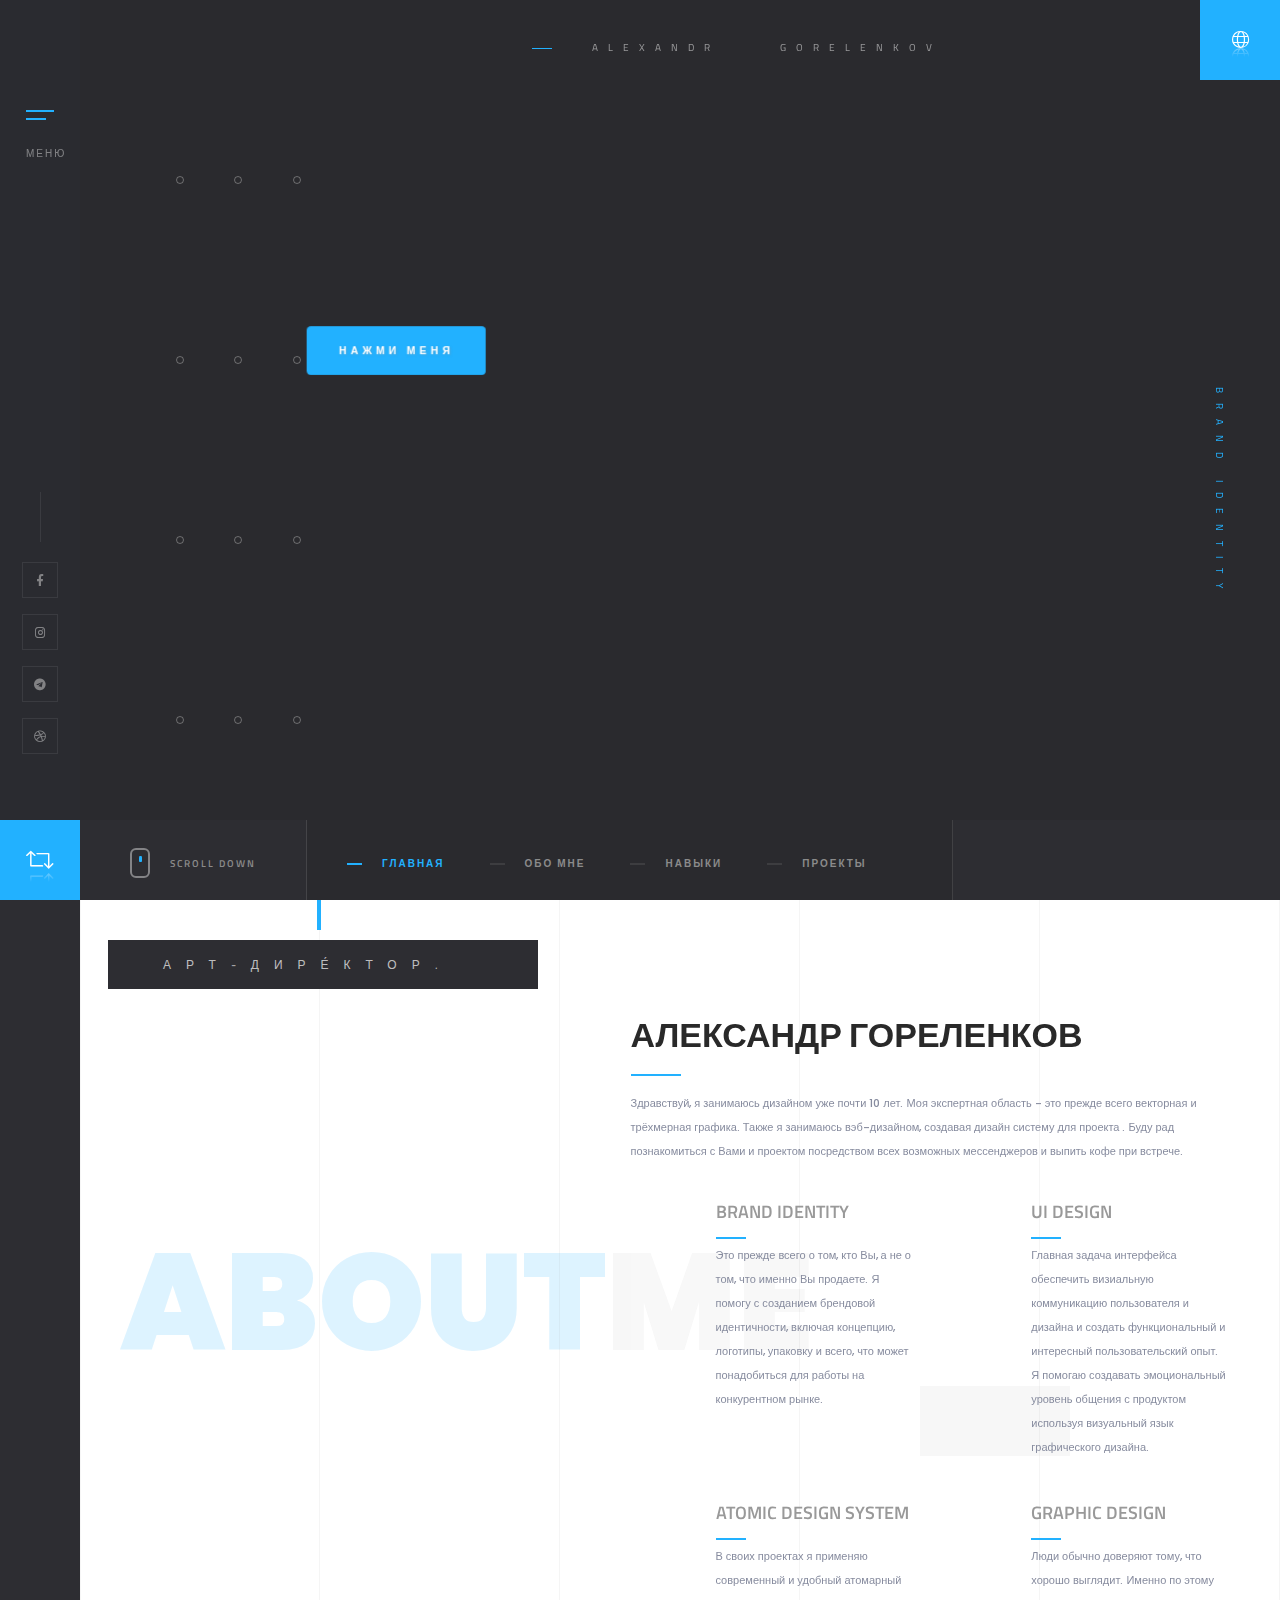
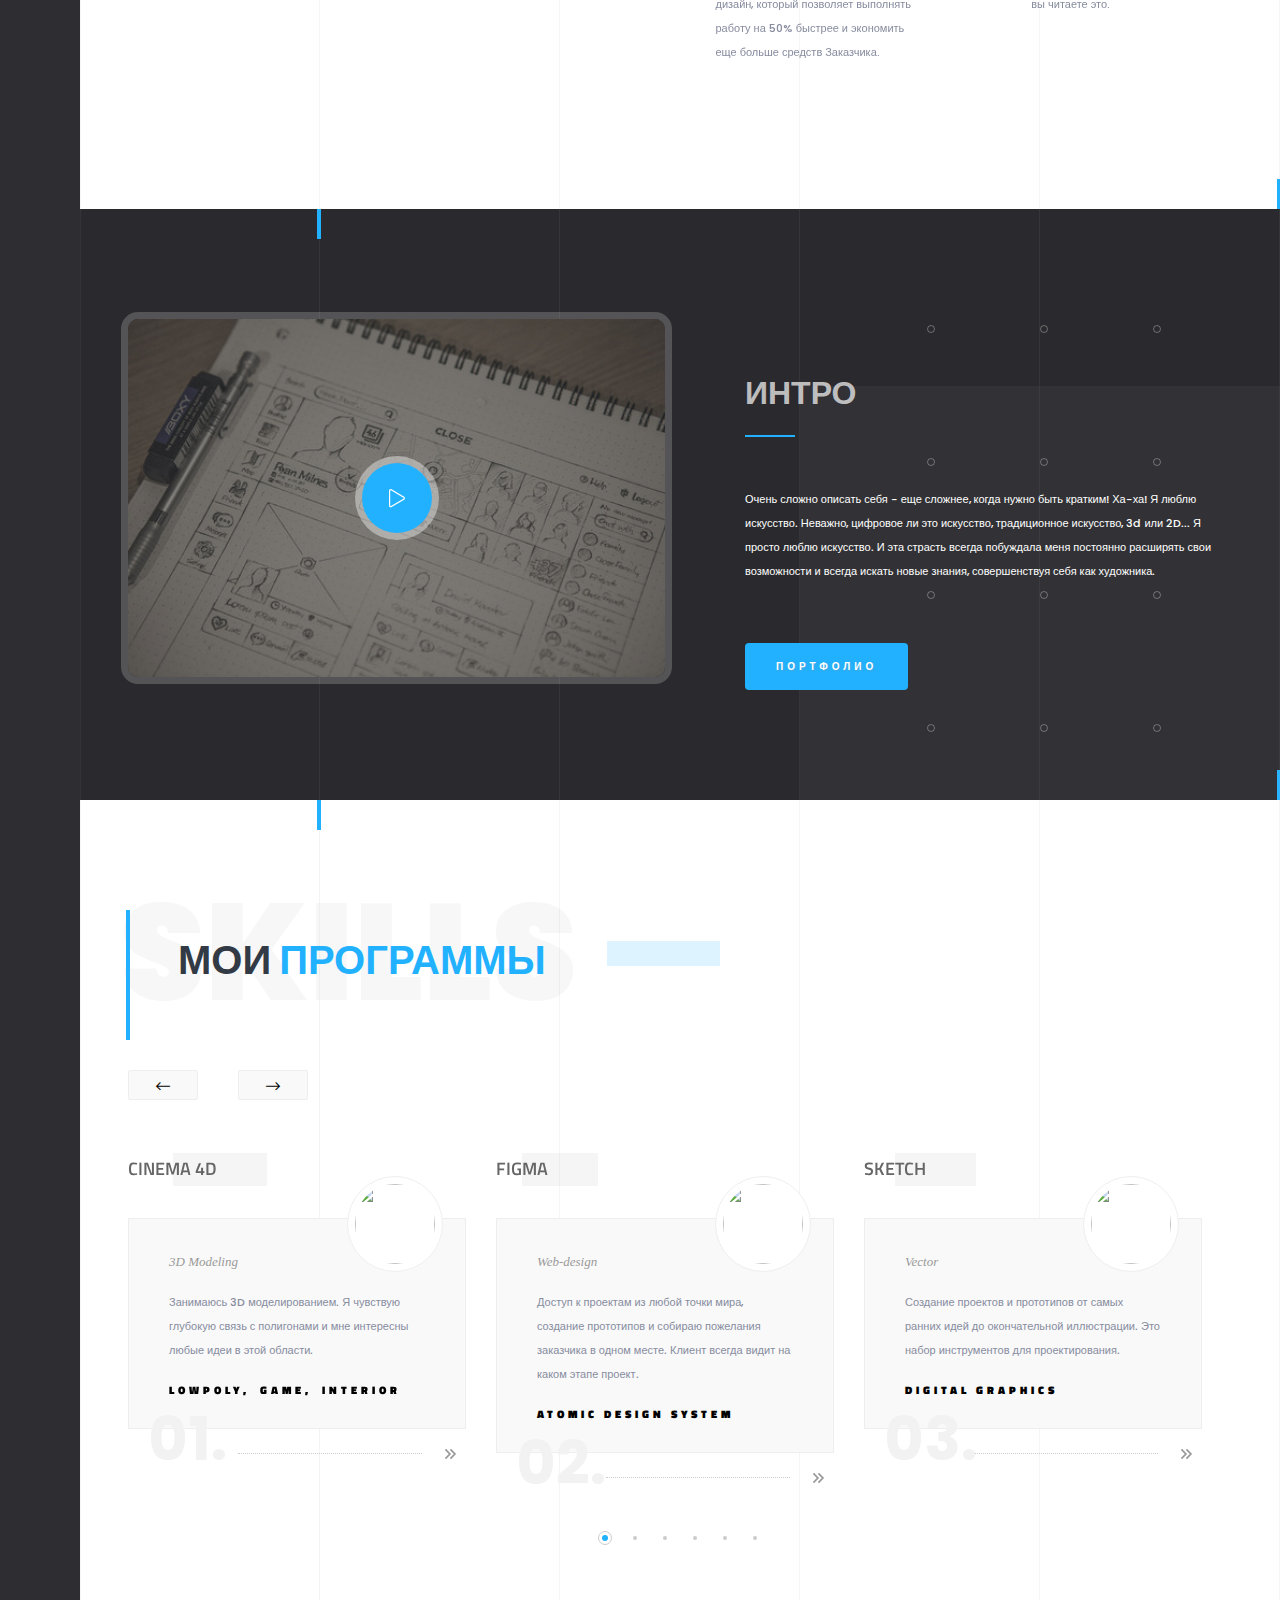
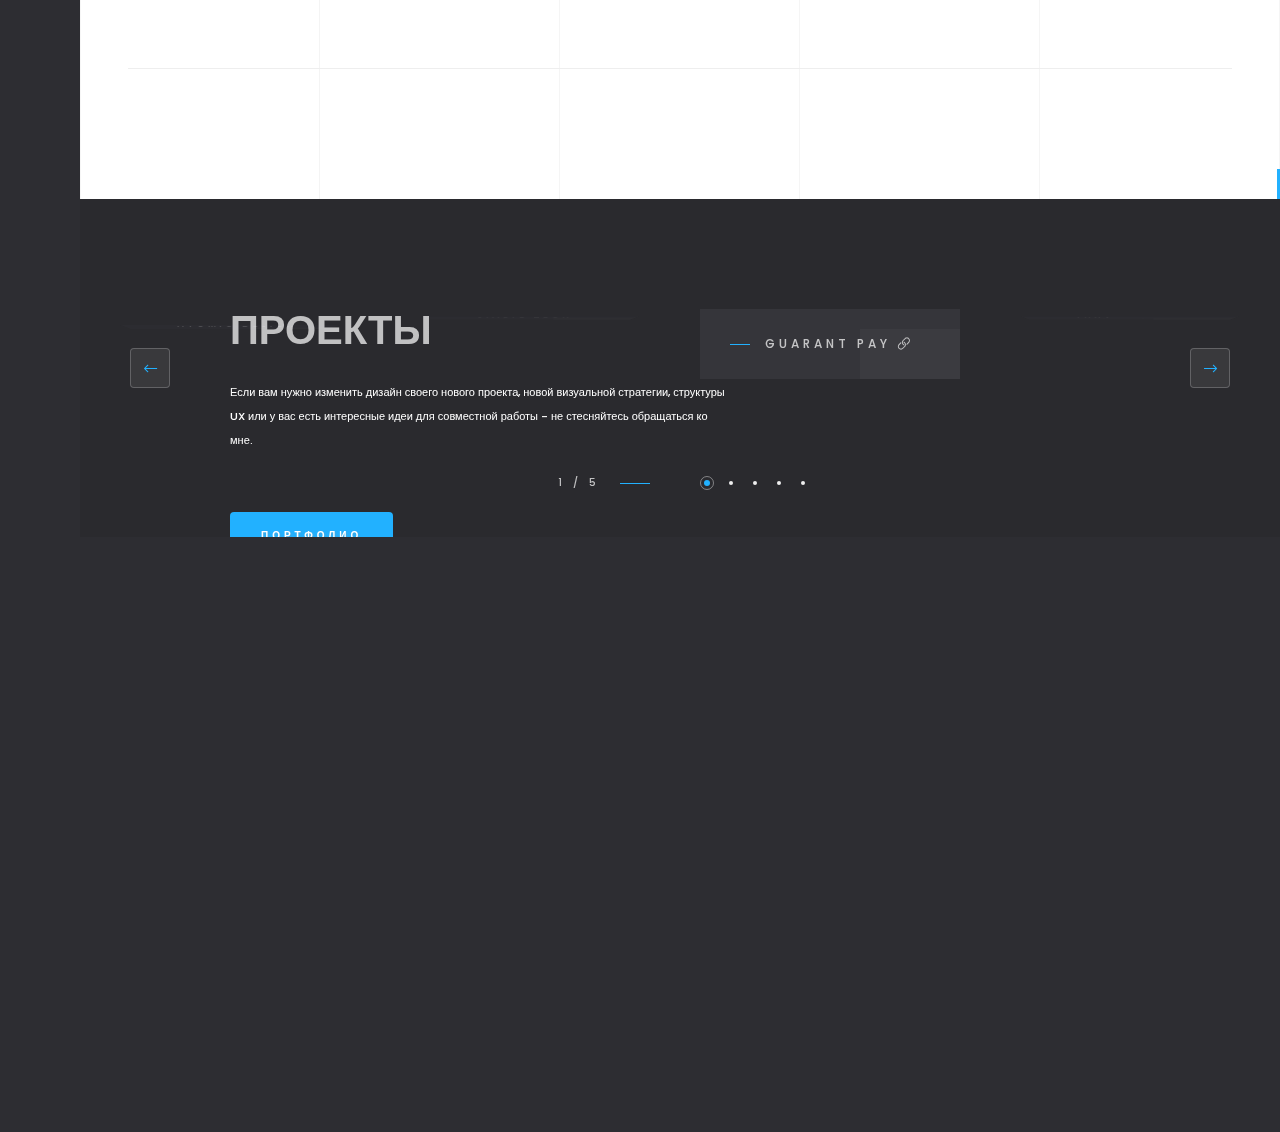
==== index.html @ 4493df17 "form update" ====
<!DOCTYPE HTML>
<html lang="en">
<head>
    <!--=============== basic  ===============-->
    <meta charset="UTF-8">
    <title>ALEXANDR GORELENKOV</title>
    <meta name="viewport"
          content="width=device-width, initial-scale=1.0, minimum-scale=1.0, maximum-scale=1.0, user-scalable=no">
    <meta name="robots" content="index, follow"/>
    <meta name="keywords" content=""/>
    <meta name="description" content=""/>
    <!--=============== css  ===============-->
    <link type="text/css" rel="stylesheet" href="css/reset.css">
    <link type="text/css" rel="stylesheet" href="css/plugins.css">
    <link type="text/css" rel="stylesheet" href="css/style.css">
    <link type="text/css" rel="stylesheet" href="css/color.css">
    <!--=============== favicons ===============-->
    <link rel="shortcut icon" href="images/favicon.ico">
</head>
<body>
<!--loader-->
<div class="loader-wrap">
    <div class="pin"></div>
</div>
<!--loader end-->
<!-- Main  -->
<div id="main">
    <!-- header-->
    <header class="main-header">
        <a class="logo-holder" href="index.html">
            <img src="images/logo.png" alt="">
        </a>
        <!-- nav-button-wrap-->
        <div class="nav-button but-hol">
            <span class="nos"></span>
            <span class="ncs"></span>
            <span class="nbs"></span>
            <div class="menu-button-text">Меню</div>
        </div>
        <!-- nav-button-wrap end-->
        <div class="header-social">
            <ul>
                <li><a href="https://www.facebook.com/bysany.art" target="_blank"><i class="fab fa-facebook-f"></i></a>
                </li>
                <li><a href="http://instagram.com/bysany.art" target="_blank"><i class="fab fa-instagram"></i></a></li>
                <li><a href="https://t-do.ru/bysany" target="_blank"><i class="fab fa-telegram"></i></a></li>
                <li><a href="https://dribbble.com/bysany" target="_blank"><i class="fab fa-dribbble"></i></a></li>
            </ul>
        </div>
        <!--  showshare -->
        <div class="show-share showshare">
            <i class="fal fa-retweet"></i>
            <span>Поделиться</span>
        </div>
        <!--  showshare end -->
    </header>
    <!--  header end -->
    <!--  navigation bar -->
    <div class="nav-overlay">
        <div class="tooltip color-bg">ЗАКРЫТЬ</div>
    </div>
    <div class="nav-holder">
        <a class="header-logo" href="index.html"><img src="images/logo2.png" alt=""></a>
        <div class="nav-title"><span>Меню</span></div>
        <div class="nav-inner-wrap">
            <nav class="nav-inner sound-nav" id="menu">
                <ul>
                    <li>
                        <a href="index.html#" class="act-link">Главная</a>
                    </li>
                    <li><a href="portfolio.html">Портфолио</a></li>
                    <li><a href="contacts.html">Контакты</a></li>
                </ul>
            </nav>
        </div>
    </div>
    <!--  navigation bar end -->
    <!-- wrapper-->
    <div id="wrapper">
        <!-- scroll-nav-wrap-->
        <div class="scroll-nav-wrap fl-wrap">
            <div class="scroll-down-wrap">
                <div class="mousey">
                    <div class="scroller"></div>
                </div>
                <span>Scroll Down</span>
            </div>
            <nav class="scroll-nav scroll-init">
                <ul>
                    <li><a class="scroll-link act-link" href="index.html#sec1">Главная</a></li>
                    <li><a class="scroll-link" href="index.html#sec2">Обо мне</a></li>
                    <li><a class="scroll-link" href="index.html#sec3">Навыки</a></li>
                    <li><a class="scroll-link" href="index.html#sec5">Проекты</a></li>
                </ul>
            </nav>
        </div>
        <!-- scroll-nav-wrap end-->
        <!-- hero-wrap-->
        <div class="hero-wrap no-hidden" id="sec1" data-scrollax-parent="true">
            <!-- impulse-wrap-->
            <div class="impulse-wrap">
                <div class="mm-parallax">
                    <div class="half-hero-wrap section-entry">
                        <img src="images/dsgnart.svg" class="respimg" alt="">
                        <div class="clearfix"></div>
                        <div class="clearfix"></div>
                        <a href="index.html#sec2" class="custom-scroll-link btn float-btn flat-btn color-btn mar-top">НАЖМИ
                            МЕНЯ</a>
                    </div>
                    <div class="half-bg">
                        <div class="bg" data-bg="images/bg/BrowserW50.svg"
                             data-scrollax="properties: { translateY: '100px' }"></div>
                        <div class="overlay"></div>
                    </div>
                </div>
            </div>
            <!-- impulse-wrap end-->
            <!--hero dec-->
            <div class="hero-decor-let">
                <div>BRAND IDENTITY</div>
                <div><span>UI DESIGN</span></div>
                <div>ATOMIC DESIGN SYSTEM</div>
                <div><span>GRAPHIC DESIGN</span></div>
            </div>
            <div class="hero-decor-numb"><span>ALEXANDR  </span><span>GORELENKOV </span> <a
                    href="https://dribbble.com/bysany" target="_blank" class="hero-decor-numb-tooltip">Нажимай, не
                бойся!</a></div>
            <!--<<div class="hero-line-dec imp-her-line"></div>-->
            <div class="pattern-bg"></div>
            <div class="half-bg-dec" data-ran="12"></div>
            <!--<div class="partcile-dec" data-parcount="120"></div>-->
            <!--hero dec end-->
        </div>
        <!-- hero-wrap end-->
        <!-- Content-->
        <div class="content">
            <!-- section-->
            <section data-scrollax-parent="true" id="sec2">
                <div class="section-subtitle" data-scrollax="properties: { translateY: '-250px' }"><span>ABOUT</span>ME
                </div>
                <div class="container">
                    <div class="row">
                        <div class="col-md-5">
                            <div class="collage-image fl-wrap">
                                <div class="collage-image-title" data-scrollax="properties: { translateY: '150px' }">
                                    Арт-дире́ктор.
                                </div>
                                <img src="images/all/1.png" class="respimg" alt="">
                            </div>
                        </div>
                        <div class="col-md-7">
                            <div class="main-about fl-wrap">
                                <h2>АЛЕКСАНДР ГОРЕЛЕНКОВ</h2>
                                <p>Здравствуй, я занимаюсь дизайном уже почти 10 лет. Моя экспертная область - это
                                    прежде всего
                                    векторная и трёхмерная графика. Также я занимаюсь вэб-дизайном, создавая дизайн
                                    систему для проекта . Буду рад познакомиться с Вами и проектом посредством всех
                                    возможных мессенджеров и выпить кофе при встрече.</p>
                                <!-- features-box-container -->
                                <div class="features-box-container fl-wrap">
                                    <div class="row">
                                        <!--features-box -->
                                        <div class="features-box col-md-6">
                                            <div class="time-line-icon">
                                                <img src="images/services/one.svg" class="respimg" alt="">
                                            </div>
                                            <h3>BRAND IDENTITY</h3>
                                            <p>Это прежде всего о том, кто Вы, а не о том, что именно Вы продаете. Я
                                                помогу с созданием брендовой идентичности, включая концепцию, логотипы,
                                                упаковку и всего, что может понадобиться для работы на конкурентном
                                                рынке. </p>
                                        </div>
                                        <!-- features-box end  -->
                                        <!--features-box -->
                                        <div class="features-box col-md-6">
                                            <div class="time-line-icon">
                                                <img src="images/services/two.svg" class="respimg" alt="">
                                            </div>
                                            <h3>UI DESIGN</h3>
                                            <p>Главная задача интерфейса обеспечить визиальную коммуникацию пользователя
                                                и дизайна и создать функциональный и интересный пользовательский опыт. Я
                                                помогаю создавать эмоциональный уровень общения с продуктом используя
                                                визуальный язык графического дизайна.</p>
                                        </div>
                                        <!-- features-box end  -->
                                        <!--features-box -->
                                        <div class="features-box col-md-6">
                                            <div class="time-line-icon">
                                                <img src="images/services/three.svg" class="respimg" alt="">
                                            </div>
                                            <h3>ATOMIC DESIGN SYSTEM</h3>
                                            <p>В своих проектах я применяю современный и удобный атомарный дизайн,
                                                который позволяет выполнять работу на 50% быстрее и экономить еще больше
                                                средств Заказчика. </p>
                                        </div>
                                        <!-- features-box end  -->
                                        <!--features-box -->
                                        <div class="features-box col-md-6">
                                            <div class="time-line-icon">
                                                <img src="images/services/four.svg" class="respimg" alt="">
                                            </div>
                                            <h3>GRAPHIC DESIGN</h3>
                                            <p>Люди обычно доверяют тому, что хорошо выглядит. Именно по этому вы
                                                читаете это. </p>
                                        </div>
                                        <!-- features-box end  -->
                                    </div>
                                </div>
                                <!-- features-box-container end  -->
                            </div>
                        </div>
                    </div>
                </div>
                <div class="bg-parallax-module" data-position-top="90" data-position-left="25"
                     data-scrollax="properties: { translateY: '-250px' }"></div>
                <div class="bg-parallax-module" data-position-top="70" data-position-left="70"
                     data-scrollax="properties: { translateY: '150px' }"></div>
                <div class="sec-lines"></div>
            </section>
            <!-- section end-->
            <!-- section  -->
            <section class="dark-bg sinsec-dec sinsec-dec2">
                <div class="container">
                    <div class="row">
                        <div class="col-md-6">
                            <div class="video-box fl-wrap">
                                <img src="images/bg/3.jpg" class="respimg" alt="">
                                <a class="video-box-btn color-bg image-popup" href="https://youtu.be/XdIAIR2tot0"><i
                                        class="fal fa-play" aria-hidden="true"></i></a>
                            </div>
                        </div>
                        <div class="col-md-6">
                            <div class="video-promo-text fl-wrap mar-top">
                                <h3>ИНТРО</h3>
                                <p>Очень сложно описать себя - еще сложнее, когда нужно быть кратким! Ха-ха! Я люблю
                                    искусство. Неважно, цифровое ли это искусство, традиционное искусство, 3d или 2D...
                                    Я просто люблю искусство. И эта страсть всегда побуждала меня постоянно расширять
                                    свои возможности и всегда искать новые знания, совершенствуя себя как художника.</p>
                                <a href="portfolio.html#" class="btn float-btn flat-btn color-btn mar-top">ПОРТФОЛИО</a>
                            </div>
                        </div>
                    </div>
                </div>
                <div class="half-bg-dec single-half-bg-dec" data-ran="12"></div>
                <div class="sec-lines"></div>
            </section>
            <!-- section end-->
            <!-- section-->
            <section data-scrollax-parent="true" id="sec3">
                <div class="section-subtitle" data-scrollax="properties: { translateY: '-250px' }">SKILLS <span>—</span>
                </div>
                <div class="container">
                    <!-- section-title -->
                    <div class="section-title fl-wrap">
                        <h2>Мои <span> программы</span></h2>
                    </div>
                    <!-- section-title end -->
                    <!-- serv-carousel-wrap-->
                    <div class="serv-carousel-wrap slider-carousel-wrap fl-wrap">
                        <div class="sp-cont  sp-cont-prev"><i class="fal fa-long-arrow-left"></i></div>
                        <div class="sp-cont   sp-cont-next"><i class="fal fa-long-arrow-right"></i></div>
                        <!-- serv-carousel -->
                        <div class="serv-carousel fl-wrap cur_carousel-slider-container">
                            <!-- serv-carousel-item -->
                            <div class="serv-carousel-item">
                                <div class="serv-wrap fl-wrap">
                                    <div class="time-line-icon">
                                    </div>
                                    <h4>CINEMA 4D</h4>
                                    <div class="process-details">
                                        <div class="serv-img">
                                            <img src="images/services/1.svg" alt="">
                                        </div>
                                        <h6>3D Modeling</h6>
                                        <p>Занимаюсь 3D моделированием. Я чувствую глубокую связь с полигонами и мне
                                            интересны любые идеи в этой области.</p>
                                        <ul>
                                            <li>lowpoly,</li>
                                            <li>game,</li>
                                            <li>interior</li>
                                        </ul>
                                    </div>
                                    <span class="process-numder">01.</span>
                                </div>
                            </div>
                            <!-- serv-carousel-item end -->
                            <!-- serv-carousel-item -->
                            <div class="serv-carousel-item">
                                <div class="serv-wrap fl-wrap">
                                    <div class="time-line-icon">
                                    </div>
                                    <h4>FIGMA</h4>
                                    <div class="process-details">
                                        <div class="serv-img">
                                            <img src="images/services/2.svg" alt="">
                                        </div>
                                        <h6>Web-design</h6>
                                        <p>Доступ к проектам из любой точки мира, создание прототипов и собираю
                                            пожелания заказчика в одном месте. Клиент всегда видит на каком этапе
                                            проект.</p>
                                        <ul>
                                            <li>atomic design system</li>
                                        </ul>
                                    </div>
                                    <span class="process-numder">02.</span>
                                </div>
                            </div>
                            <!-- serv-carousel-item end -->
                            <!-- serv-carousel-item -->
                            <div class="serv-carousel-item">
                                <div class="serv-wrap fl-wrap">
                                    <div class="time-line-icon">
                                    </div>
                                    <h4>SKETCH</h4>
                                    <div class="process-details">
                                        <div class="serv-img">
                                            <img src="images/services/3.svg" alt="">
                                        </div>
                                        <h6>Vector</h6>
                                        <p>Создание проектов и прототипов от самых ранних идей до окончательной
                                            иллюстрации. Это набор инструментов для проектирования.</p>
                                        <ul>
                                            <li>digital graphics</li>
                                        </ul>
                                    </div>
                                    <span class="process-numder">03.</span>
                                </div>
                            </div>
                            <!-- serv-carousel-item end -->
                            <!-- serv-carousel-item -->
                            <div class="serv-carousel-item">
                                <div class="serv-wrap fl-wrap">
                                    <div class="time-line-icon">
                                    </div>
                                    <h4>PHOTOSHOP</h4>
                                    <div class="process-details">
                                        <div class="serv-img">
                                            <img src="images/services/4.svg" alt="">
                                        </div>
                                        <h6>PSD</h6>
                                        <p>Обработка медиафайлов, векторные иллюстрации, растровые изображения и
                                            фотографии. Быстрые и минимальные косметические корректировки.</p>
                                        <ul>
                                            <li>Photo</li>
                                            <li>Design</li>
                                        </ul>
                                    </div>
                                    <span class="process-numder">04.</span>
                                </div>
                            </div>
                            <!-- serv-carousel-item end -->
                            <!-- serv-carousel-item -->
                            <div class="serv-carousel-item">
                                <div class="serv-wrap fl-wrap">
                                    <div class="time-line-icon">
                                    </div>
                                    <h4>ILLUSTRATOR</h4>
                                    <div class="process-details">
                                        <div class="serv-img">
                                            <img src="images/services/5.svg" alt="">
                                        </div>
                                        <h6>AI</h6>
                                        <p>Создание векторной графики в целях: иллюстрации, логотипов и полиграфии.
                                            Основной экспорт веркторной графики исходит именно из этой программы.</p>
                                        <ul>
                                            <li>Concept</li>
                                            <li>Logo</li>
                                        </ul>
                                    </div>
                                    <span class="process-numder">05.</span>
                                </div>
                            </div>
                            <!-- serv-carousel-item end -->
                            <!-- serv-carousel-item -->
                            <div class="serv-carousel-item">
                                <div class="serv-wrap fl-wrap">
                                    <div class="time-line-icon">
                                    </div>
                                    <h4>PHPSTORM</h4>
                                    <div class="process-details">
                                        <div class="serv-img">
                                            <img src="images/services/6.svg" alt="">
                                        </div>
                                        <h6>HTML</h6>
                                        <p>Создание и редактирование простого кода для личных нужд. Изучаю для общего
                                            развития, нововведение и изменения данного сайта.</p>
                                        <ul>
                                            <li>HTML</li>
                                            <li>CSS</li>
                                            <li>JS</li>
                                        </ul>
                                    </div>
                                    <span class="process-numder">06.</span>
                                </div>
                            </div>
                            <!-- serv-carousel-item end -->
                        </div>
                        <!-- serv-carousel  end-->
                    </div>
                    <!-- serv-carousel-wrap end-->
                    <!-- custom-inner-holder -->
                    <div class="custom-inner-holder  mar-bottom"></div>
                </div>
                <div class="sec-lines"></div>
            </section>
            <!-- section end-->
            <!--section -->
            <section class="dark-bg" id="sec5">
                <div class="fet_pr-carousel-title">
                    <div class="fet_pr-carousel-title-item">
                        <h3>Проекты</h3>
                        <p>Если вам нужно изменить дизайн своего нового проекта, новой визуальной стратегии, структуры
                            UX или у вас есть интересные идеи для совместной работы - не стесняйтесь обращаться ко
                            мне.</p>
                        <a href="portfolio.html" class="btn float-btn flat-btn color-btn mar-top">Портфолио</a>
                    </div>
                </div>
                <!--slider-carousel-wrap -->
                <div class="slider-carousel-wrap fl-wrap">
                    <!--fet_pr-carousel -->
                    <div class="fet_pr-carousel cur_carousel-slider-container fl-wrap">
                        <!--slick-item -->
                        <div class="slick-item">
                            <div class="fet_pr-carousel-box">
                                <div class="fet_pr-carousel-box-media fl-wrap">
                                    <img src="images/folio/web/slider/1.png" class="respimg" alt="">
                                    <a href="https://youtu.be/52on9O1rJVI"
                                       class="fet_pr-carousel-box-media-zoom   image-popup"><i class="fal fa-play"></i></a>
                                </div>
                                <div class="fet_pr-carousel-box-text fl-wrap">
                                    <h3><a href="project-gp.html">Guarant Pay <i class="fal fa-link"></i></a></h3>
                                </div>
                            </div>
                        </div>
                        <!--slick-item end -->
                        <!--slick-item -->
                        <div class="slick-item">
                            <div class="fet_pr-carousel-box">
                                <div class="fet_pr-carousel-box-media fl-wrap">
                                    <img src="images/folio/web/slider/3.png" class="respimg" alt="">
                                    <a href="images/folio/web/slider/3.png"
                                       class="fet_pr-carousel-box-media-zoom   image-popup"><i
                                            class="fal fa-search"></i></a>
                                </div>
                                <div class="fet_pr-carousel-box-text fl-wrap">
                                    <h3><a href="#">luna</a></h3>
                                    <div class="fet_pr-carousel-cat"><a href="index.html#">Branding</a> <a
                                            href="index.html#">Web Design</a></div>
                                </div>
                            </div>
                        </div>
                        <!--slick-item end -->
                        <!--slick-item -->
                        <div class="slick-item">
                            <div class="fet_pr-carousel-box">
                                <div class="fet_pr-carousel-box-media fl-wrap">
                                    <img src="images/folio/web/slider/4.png" class="respimg" alt="">
                                    <a href="images/folio/web/slider/4.png"
                                       class="fet_pr-carousel-box-media-zoom   image-popup"><i
                                            class="fal fa-search"></i></a>
                                </div>
                                <div class="fet_pr-carousel-box-text fl-wrap">
                                    <h3><a href="#">Art</a></h3>
                                    <div class="fet_pr-carousel-cat"><a href="index.html#">Branding</a> <a
                                            href="index.html#">Web Design</a></div>
                                </div>
                            </div>
                        </div>
                        <!--slick-item end -->
                        <!--slick-item -->
                        <div class="slick-item">
                            <div class="fet_pr-carousel-box">
                                <div class="fet_pr-carousel-box-media fl-wrap">
                                    <img src="images/folio/web/slider/2.png" class="respimg" alt="">
                                    <a href="images/folio/web/slider/2.png"
                                       class="fet_pr-carousel-box-media-zoom   image-popup"><i class="fal fa-link"></i></a>
                                </div>
                                <div class="fet_pr-carousel-box-text fl-wrap">
                                    <h3><a href="#">ATOMIC DESIGN SYSTEM</a></h3>
                                    <div class="fet_pr-carousel-cat"><a href="index.html#">Branding</a> <a
                                            href="index.html#">Web Design</a></div>
                                </div>
                            </div>
                        </div>
                        <!--slick-item end -->
                        <!--slick-item -->
                        <div class="slick-item">
                            <div class="fet_pr-carousel-box">
                                <div class="fet_pr-carousel-box-media fl-wrap">
                                    <img src="images/folio/web/slider/5.png" class="respimg" alt="">
                                    <a href="images/folio/web/slider/5.png"
                                       class="fet_pr-carousel-box-media-zoom   image-popup"><i
                                            class="fal fa-search"></i></a>
                                </div>
                                <div class="fet_pr-carousel-box-text fl-wrap">
                                    <h3><a href="#">Simple Tech</a></h3>
                                    <div class="fet_pr-carousel-cat"><a href="index.html#">Branding</a> <a
                                            href="index.html#">Web Design</a></div>
                                </div>
                            </div>
                        </div>
                        <!--slick-item end -->
                    </div>
                    <!--fet_pr-carousel end -->
                    <div class="sp-cont sp-arr sp-cont-prev"><i class="fal fa-long-arrow-left"></i></div>
                    <div class="sp-cont sp-arr sp-cont-next"><i class="fal fa-long-arrow-right"></i></div>
                </div>
                <!--slider-carousel-wrap end-->
                <div class="fet_pr-carousel-counter"></div>
            </section>
            <!-- section end -->
        </div>
        <!-- Content end -->
        <!-- footer-->
        <div class="height-emulator fl-wrap"></div>
        <footer class="main-footer fixed-footer">
            <!--footer-inner-->
            <div class="footer-inner fl-wrap">
                <div class="container">
                    <div class="partcile-dec" data-parcount="30"></div>
                    <div class="row">
                        <div class="col-md-2">
                            <div class="footer-title fl-wrap">
                                <span>CONTACT</span>
                            </div>
                        </div>
                        <!--<div class="col-md-5">
                            <div class="footer-header fl-wrap"><span>01.</span>Last Twitts</div>
                            <div class="footer-box fl-wrap">
                                <div class="twitter-swiper-container fl-wrap" id="twitts-container"></div>
                                <a href="index7.html#" class="btn float-btn trsp-btn">Follow</a>
                            </div>
                        </div>-->
                        <div class="col-md-5">
                            <div class="footer-header fl-wrap"><span>-</span>Обратная связь</div>
                            <!-- footer-box-->
                            <div class="footer-box fl-wrap">
                                <p>Оставьте свой e-mail и я свяжусь с вами в ближайшее время. </p>
                                <div class="subcribe-form fl-wrap">
                                    <form id="subscribe" class="fl-wrap" method="POST"
                                          action="https://formspree.io/bysany@icloud.com">
                                        <input class="enteremail" name="email" id="subscribe-email" placeholder="email" spellcheck="false" type="email">
                                        <button type="submit" class="subscribe-button"><i class="fal fa-paper-plane"></i> Отправить </button>
                                        <label for="subscribe-email" class="subscribe-message"></label>
                                    </form>
                                </div>
                                <!-- footer-contacts-->
                                <div class="footer-contacts fl-wrap">
                                    <ul>
                                        <li><i class="fal fa-phone"></i><span>Phone :</span><a href="tel:+79206050576">+7(920)605-05-76</a></li>
                                        <li><i class="fal fa-envelope"></i><span>Email :</span><a href="mailto:bysany.deseign@gmail.com">bysany.deseign@gmail.com</a></li>
                                    </ul>
                                </div>
                                <!-- footer end -->
                                <!-- footer-socilal -->
                                <div class="footer-socilal fl-wrap">
                                    <ul >
                                        <li><a href="https://www.facebook.com/bysany.art" target="_blank"><i class="fab fa-facebook-f"></i></a>
                                        </li>
                                        <li><a href="http://instagram.com/bysany.art" target="_blank"><i class="fab fa-instagram"></i></a></li>
                                        <li><a href="https://t-do.ru/bysany" target="_blank"><i class="fab fa-telegram"></i></a></li>
                                        <li><a href="https://dribbble.com/bysany" target="_blank"><i class="fab fa-dribbble"></i></a></li>
                                    </ul>
                                </div>
                                <!-- footer-socilal end -->
                            </div>
                            <!-- footer-box end-->
                        </div>
                    </div>
                </div>
            </div>
            <!--footer-inne endr-->
            <!--subfooter-->
            <div class="subfooter fl-wrap">
                <div class="container">
                    <!-- policy-box-->
                    <div class="policy-box">
                        <span>&#169; bysany.art 2018  /  All rights reserved. </span>

                    </div>
                    <!-- policy-box end-->
                    <a href="index.html#" class="to-top color-bg"><i class="fal fa-angle-up"></i><span></span></a>
                </div>
            </div>
            <!--subfooter end-->
        </footer>
        <!-- footer end-->
        <!-- contact-btn -->
        <a class="contact-btn color-bg" href="index2.html"><i class="fal fa-globe"></i><span>Translate</span></a>
        <!-- contact-btn end -->
    </div>
    <!--   content end -->
    <!-- share-wrapper -->
    <div class="share-wrapper isShare">
        <div class="share-title"><span>Поделиться</span></div>
        <div class="close-share soa"><span>Закрыть</span><i class="fal fa-times"></i></div>
        <div class="share-inner soa">
            <div class="share-container"></div>
        </div>
    </div>
    <!-- share-wrapper end -->
</div>
<!-- Main end -->
<!--=============== scripts  ===============-->
<script type="text/javascript" src="js/jquery.min.js"></script>
<script type="text/javascript" src="js/plugins.js"></script>
<script type="text/javascript" src="js/scripts.js"></script>
</body>
</html>
---- css/style.css ----
@charset "utf-8";

/*======================================
 [ -Main Stylesheet-
  Theme: bysany
  Version: 1.0
  Last change: 10/04/2018 ]
++ Fonts ++
++ General Style ++
++ Loader++
++ Header ++
++ Navigation ++
++ Footer ++
++ Section ++
++ Portfolio ++
++ Contacts ++
++ Blog ++
++ 404 ++
++ Responsive ++

 
/*-------------Fonts---------------------------------------*/

@import url('https://fonts.googleapis.com/css?family=Montserrat:400,500,600,700,800,900%7CPoppins:400,500,600,700,800,900%7CTitillium+Web:400,600,700&subset=cyrillic,cyrillic-ext,devanagari,latin-ext,vietnamese');

/*-------------General Style---------------------------------------*/

html {
	overflow-x: hidden !important;
	height: 100%;
}
body {
	margin: 0;
	padding: 0;
	font-weight: 400;
	font-size: 13px;
	height: 100%;
	text-align: center;
	background: #2D2D32;
	color: #000;
	font-family: 'Titillium Web', sans-serif;
}
@-o-viewport {
	width: device-width;
}
@-ms-viewport {
	width: device-width;
}
@viewport {
	width: device-width;
}
/* ---------Page preload--------------------------------------*/

.loader-wrap {
	position: fixed;
	width: 100%;
	height: 100%;
	z-index: 200;
	background: #2A2A2E;
	top: 0;
	overflow: hidden;
	left: 0;
	-webkit-transform: translate3d(0, 0, 0);
}
.pin {
	position: absolute;
	top: 50%;
	left: 30%;
	margin-left: 50px;
	width: 200px;
	height: 40px;
	text-transform: uppercase;
	letter-spacing: 10px;
	font-size: 12px;
	font-weight: 400;
	margin-top: -20px;
	color: rgba(255, 255, 255, 0.31);
	font-family: 'Poppins', sans-serif;
	text-align: left;
}
.pin:after {
	content: «bysany : ";
	position: absolute;
	left: -100%;
	color: rgba(255, 255, 255, 0.51);
}
.pin:before {
	content: "Loading";
	position: absolute;
	overflow: hidden;
	max-width: 0;
	text-align: left;
	animation: pinanim 2.2s ease-out infinite;
}
@keyframes pinanim {
	0% {
		max-width: 0;
	}
	100% {
		max-width: 100%;
	}
}
@keyframes pinanim {
	0% {
		max-width: 0;
	}
	100% {
		max-width: 100%;
	}
}
/*--------------Typography--------------------------------------*/
p {
	font-size: 11px;
	line-height: 24px;
	padding-bottom: 10px;
	font-weight: 500;
	color: #878C9F;
	font-family: 'Poppins', sans-serif;
}
blockquote {
	float: left;
	padding: 10px 20px;
	margin: 0 0 20px;
	font-size: 17.5px;
	border-left: 15px solid #eee;
	position: relative;
}
blockquote:before {
	font-family: Font Awesome\ 5 Pro;
	content: "\f10e";
	position: absolute;
	color: #ccc;
	bottom: 3px;
	font-size: 43px;
	right: 6px;
	opacity: 0.4
}
blockquote p {
	font-family: Georgia, "Times New Roman", Times, serif;
	font-style: italic;
	color: #666;
}
.bold-title {
	margin: 15px 0;
	font-size: 24px;
	text-align: left;
	font-weight: 600;
}
/*--------------General--------------------------------------*/
#main {
	height: 100%;
	width: 100%;
	position: absolute;
	top: 0;
	left: 0;
	z-index: 2;
	opacity: 0;
}
.fl-wrap {
	float: left;
	width: 100%;
	position: relative;
}
.hero-section {
	padding: 250px 0 450px;
}
.content {
	float: left;
	width: 100%;
	position: relative;
	padding-left: 80px;
	z-index: 5;
}
.content.full-height {
	z-index: 6;
}
.container {
	max-width: 1224px;
	width: 92%;
	margin: 0 auto;
	position: relative;
	z-index: 5;
}
#wrapper {
	position: absolute;
	top: 0;
	left: 0;
	right: 0;
	bottom: 0;
	z-index: 3;
}
.single-page-wrap {
	padding-top: 80px;
}
.single-page-decor {
	position: fixed;
	top: 0;
	left: 80px;
	right: 0;
	height: 80px;
	z-index: 14;
	background: #2D2D32;
	-webkit-transform: translate3d(0, 0, 0);
}
.single-page-fixed-row {
	position: fixed;
	top: 0;
	left: 80px;
	right: 0;
	height: 80px;
	z-index: 14;
	-webkit-transform: translate3d(0, 0, 0);
}
.single-page-fixed-row-link {
	float: left;
	margin-left: 50px;
	text-align: left;
	top: 32px;
}
.single-page-fixed-row-link i {
	padding-right: 20px;
}
.single-page-fixed-row-link span {
	font-weight: 600;
	text-transform: uppercase;
	font-size: 10px;
	letter-spacing: 2px;
	color: #8B8B8B;
	position: relative;
}
.single-page-fixed-row-link span:before {
	content: '';
	position: absolute;
	left: 70%;
	right: -80px;
	top: -12px;
	bottom: -12px;
	background: rgba(255, 255, 255, 0.081);
	-webkit-transition: all 0.2s ease-in-out;
	transition: all 0.2s ease-in-out;
}
.single-page-fixed-row-link:hover span:before {
	left: 20%;
}
.respimg {
	width: 100%;
	height: auto;
}
.bg {
	position: absolute;
	top: 0;
	left: 0;
	width: 100%;
	height: 100%;
	z-index: 1;
	background-size: cover;
	background-attachment: scroll;
	background-position: center;
	background-repeat: repeat;
	background-origin: content-box;
}
.overlay {
	position: absolute;
	top: 0;
	left: 0;
	width: 100%;
	height: 100%;
	background: rgba(0, 0, 0, 0);
	opacity: 0.4;
	z-index: 3;
}
/* ------header------------------------------------------------------------ */
.main-header {
	position: fixed;
	top: 0;
	left: 0;
	width: 80px;
	height: 100%;
	z-index: 100;
	-webkit-transform: translate3d(0, 0, 0);
}
.main-header:before {
	content: '';
	position: absolute;
	top: 0;
	left: 0;
	width: 100%;
	height: 100%;
	background: #2C2D32;
	opacity: 0.6;
}
.logo-holder {
	float: left;
	width: 80px;
	height: 80px;
	line-height: 80px;
}
.logo-holder img {
	width: 30px;
	height: auto;
}
.nav-button {
	width: 28px;
	height: 50px;
	display: inline-block;
	cursor: pointer;
	position: relative;
	margin-top: 30px;
}
.nav-button span {
	width: 100%;
	float: left;
	margin-bottom: 6px;
	height: 2px;
	background: #fff;
	position: relative;
	-webkit-transition: all 0.2s ease-in-out;
	transition: all 0.2s ease-in-out;
}
.nav-button .ncs {
	width: 70%;
}
.nav-button .nbs,
.nav-button.cmenu:hover .nbs {
	width: 0;
}
.nav-button:hover .ncs,
.nav-button:hover .nbs {
	width: 100%;
}
.nav-button.cmenu .nos {
	-webkit-transform: rotate(-45deg);
	-moz-transform: rotate(-45deg);
	-o-transform: rotate(-45deg);
	-ms-transform: rotate(-45deg);
	transform: rotate(-45deg);
	margin-bottom: 0;
	top: 8.5px;
}
.nav-button.cmenu .ncs {
	-webkit-transform: rotate(45deg);
	-moz-transform: rotate(45deg);
	-o-transform: rotate(45deg);
	-ms-transform: rotate(45deg);
	transform: rotate(45deg);
	margin-bottom: 0;
	top: 6px;
	width: 100%;
}
.nav-button:hover .menu-button-text {
	color: #fff;
}
.menu-button-text {
	position: absolute;
	left: 0;
	width: 100%;
	bottom: -1px;
	color: rgba(255, 255, 255, 0.41);
	font-size: 10px;
	font-weight: 400;
	text-transform: uppercase;
	letter-spacing: 2px;
}
.nav-button.cmenu .menu-button-text {
	margin-top: 16px;
}
.header-social {
	position: absolute;
	bottom: 130px;
	width: 100%;
	left: 0;
}
.header-social:before {
	content: '';
	position: absolute;
	top: -70px;
	width: 1px;
	height: 50px;
	left: 50%;
	background: rgba(255, 255, 255, 0.08);
}
.header-social li {
	float: left;
	width: 100%;
	margin-bottom: 16px;
}
.header-social li a {
	display: inline-block;
	width: 36px;
	height: 36px;
	line-height: 36px;
	color: rgba(255, 255, 255, 0.41);
	font-size: 12px;
	border: 1px solid rgba(255, 255, 255, 0.08);
	-webkit-transition: all 300ms linear;
	transition: all 300ms linear;
}
.header-social li a:hover {
	border-radius: 100%;
	color: #fff;
}
.contact-btn {
	position: fixed;
	top: 0;
	right: 0;
	font-size: 18px;
	color: #fff;
	width: 80px;
	text-align: center;
	z-index: 52;
	cursor: pointer;
	height: 80px;
	line-height: 80px;
	-webkit-transform: translate3d(0, 0, 0);
}
/*------ navigation  ------------------------------------------------*/

.header-logo {
	float: left;
	position: absolute;
	top: 110px;
	left: 170px;
}
.header-logo:before {
	content: '';
	position: absolute;
	right: -100px;
	left: 90px;
	top: -10px;
	bottom: -13px;
	background: rgba(255, 255, 255, 0.031);
	z-index: -1;
	-webkit-transition: all 300ms linear;
	transition: all 300ms linear;
}
.header-logo:hover:before {
	left: calc(100% + 100px);
}
.header-logo img {
	height: 18px;
	width: auto;
}
.nav-holder {
	position: fixed;
	top: 0;
	left: -1064px;
	bottom: 0;
	z-index: 99;
	width: 600px;
	background: #252425;
	overflow: auto;
	padding: 35px 30px 35px 160px;
	opacity: 0;
	-webkit-transform: translate3d(0, 0, 0);
}
.nav-holder:after {
	content: '';
	position: absolute;
	right: 0;
	bottom: 0;
	width: 60%;
	height: 100px;
	background: rgba(255, 255, 255, 0.031);
	z-index: -1;
}
.nav-title {
	position: absolute;
	bottom: 0;
	left: 120px;
	z-index: 2;
	right: 0;
}
.nav-title span {
	float: left;
	position: relative;
	opacity: 0.2;
	top: 150px;
	min-height: 200px;
	text-transform: uppercase;
	font-weight: bold;
	font-size: 94px;
	color: #fff;
	letter-spacing: 4px;
	-webkit-transform: rotate(-90deg);
	-moz-transform: rotate(-90deg);
	-o-transform: rotate(-90deg);
	-ms-transform: rotate(-90deg);
	transform: rotate(-90deg);
	-webkit-transform-origin: left top;
	-ms-transform-origin: left top;
	-moz-transform-origin: left top;
	-o-transform-origin: left top;
	transform-origin: left top;
}
.nav-inner-wrap {
	float: left;
	width: 350px;
	position: relative;
	z-index: 10;
	top: 180px;
}
.nav-overlay {
	position: fixed;
	top: 0;
	left: 0;
	bottom: 0;
	z-index: 98;
	width: 100%;
	background: rgba(37, 36, 37, 0.71);
	cursor: none;
	display: none;
	-webkit-transform: translate3d(0, 0, 0);
}
.nav-overlay .tooltip {
	width: 150px;
	height: 50px;
	line-height: 50px;
	font-weight: 600;
	color: #fff;
	text-transform: uppercase;
	letter-spacing: 2px;
	z-index: 100;
	font-size: 10px;
	display: none;
}
.nav-overlay:hover .tooltip {
	display: block;
	position: fixed;
	overflow: hidden;
}
nav.nav-inner {
	float: left;
	overflow: hidden;
	width: 100%;
	position: relative;
	background: #252425;
	z-index: 20;
}
.sliding-menu ul {
	margin: 0;
	float: left;
	width: 100%;
	overflow: hidden;
}
.sliding-menu li {
	margin: 0;
	position: relative;
	float: left;
	width: 100%;
}
.sliding-menu a {
	float: left;
	width: 100%;
	padding: 0 10px;
	height: 40px;
	line-height: 40px;
	position: relative;
	font-weight: 600;
	font-size: 12px;
	text-align: left;
	color: #fff;
	text-transform: uppercase;
	letter-spacing: 3px;
}
.sliding-menu a:after {
	content: '';
	position: absolute;
	top: 0;
	left: -10px;
	width: 0;
	-webkit-transition: all 300ms linear;
	transition: all 300ms linear;
	height: 100%;
	background: rgba(255, 255, 255, 0.071);
}
.sliding-menu a:hover:after {
	width: 100%;
}
.sliding-menu a i {
	float: left;
	width: 35px;
	color: #74829C;
	position: relative;
	top: 3px;
}
.sliding-menu a.back:before {
	font-family: Font Awesome\ 5 Pro;
	content: '\f104';
	color: #fff;
}
.submen-dec:before {
	font-family: Font Awesome\ 5 Pro;
	content: '\f105';
	position: absolute;
	right: 25px;
	width: 10px;
	height: 10px;
	top: 14px;
	z-index: 20;
}
.subcribe-form {
	margin-top: 28px;
}
.subcribe-form input.enteremail {
	float: left;
	width: 65%;
	border: none;
	background: rgba(255, 255, 255, 0.11);
	padding: 15px 20px;
	position: relative;
	z-index: 1;
	color: #fff;
}
.subcribe-form input.enteremail::-webkit-input-placeholder {
	color: #fff;
	font-weight: 400;
	font-size: 12px;
}
.subcribe-form .subscribe-button {
	position: absolute;
	top: 0;
	right: 0;
	width: 35%;
	z-index: 2;
	padding: 15px 0;
	color: #fff;
	border-top-right-radius: 4px;
	border-bottom-right-radius: 4px;
	border: none;
	cursor: pointer;
}
.subcribe-form .subscribe-button i {
	padding-right: 10px;
}
.subscribe-message {
	margin-top: 10px;
	text-align: left;
	color: #fff;
	float:left;
	width:100%;
}
.nav-footer {
	margin-top: 40px;
	padding-top: 30px;
	border-top: 1px dotted rgba(255, 255, 255, 0.09);
}
.scroll-nav-wrap {
	position: absolute;
	bottom: 0;
	height: 80px;
	left: 80px;
	right: 0;
	background: #2D2D32;
	z-index: 5;
	width: 100%;
}
.scroll-nav {
	float: left;
	padding: 23px 40px 0;
	height: 100%;
	border-right: 1px solid rgba(255, 255, 255, 0.11);
	background: #2A2A2E;
}
.scroll-nav li {
	float: left;
	margin-right: 10px;
}
.scroll-nav li a {
	float: left;
	padding: 13px 35px;
	color: #8B8B8B;
	font-weight: 600;
	font-size: 10px;
	text-transform: uppercase;
	letter-spacing: 2px;
	position: relative;
	-webkit-transition: all 300ms linear;
	transition: all 300ms linear;
}
.scroll-nav li a:after,
.scroll-nav li a:before,
.fsp-filter .gallery-filters a:before,
.fsp-filter .gallery-filters a:after {
	content: '';
	position: absolute;
	top: 50%;
	left: 0;
	width: 15px;
	height: 2px;
	margin-top: -1px;
}
.scroll-nav li a:before,
.fsp-filter .gallery-filters a:before {
	background: rgba(255, 255, 255, 0.091);
	z-index: 1;
}
.scroll-nav li a:after,
.fsp-filter .gallery-filters a:after {
	width: 0;
	z-index: 2;
	-webkit-transition: all 300ms linear;
	transition: all 300ms linear;
}
.scroll-nav a.act-scrlink:after,
.fsp-filter .gallery-filters a.gallery-filter-active:after {
	width: 15px;
}
.full-height {
	height: 100%;
}
/* ------footer------------------------------------------------------------ */

.main-footer {
	position: fixed;
	background: #2A2A2E;
	z-index: 2;
	left: 80px;
	bottom: 0;
	right: 0;
	z-index: 2;
	overflow: hidden;
	-webkit-transform: translate3d(0, 0, 0);
}
.height-emulator {
	z-index: 1;
}
.footer-inner {
	z-index: 3;
	padding: 110px 0 70px;
}
.partcile-dec {
	position: absolute;
	top: 0;
	left: -20%;
	width: 140%;
	height: 100%;
	z-index: -1;
}
.subfooter {
	background: #2D2D32;
	height: 80px;
	z-index: 3;
	padding: 0 90px;
}
.policy-box {
	color: rgba(255, 255, 255, 0.71);
	float: left;
	padding-top: 36px;
	font-family: 'Poppins', sans-serif;
	text-transform: uppercase;
	font-weight: 500;
	font-size: 10px;
	letter-spacing: 2px;
}
.to-top {
	position: absolute;
	top: -45px;
	right: 0;
	width: 40px;
	height: 90px;
	color: #fff;
	overflow: hidden;
	font-size: 24px;
	border: 1px solid rgba(255, 255, 255, 0.08);
	background: #2A2A2E;
}
.to-top-letter {
	position: relative;
	float: left;
	width: 100%;
	height: 30px;
	left: -40px;
	line-height: 10px;
	font-size: 11px;
	color: #292929;
	text-transform: uppercase;
	font-weight: 700;
	-webkit-transition: all .2s ease-in-out;
	transition: all .2s ease-in-out;
}
.to-top-letter:first-child {
	padding-top: 22px;
	-webkit-transition-delay: 0.4s;
	transition-delay: 0.4s;
}
.to-top-letter:nth-child(2) {
	padding-top: 10px;
	-webkit-transition-delay: 0.3s;
	transition-delay: 0.3s;
}
.to-top-letter:nth-child(3) {
	-webkit-transition-delay: 0.2s;
	transition-delay: 0.2s;
}
.to-top i {
	position: absolute;
	width: 100%;
	height: 100%;
	left: 0;
	z-index: 2;
	top: 0;
	line-height: 90px;
	-webkit-transition: all .2s ease-in-out;
	transition: all .2s ease-in-out;
}
.to-top:hover i {
	left: -40px;
}
.to-top:hover .to-top-letter {
	left: 0;
}
.footer-socilal {
	margin-top: 30px;
}
.footer-socilal li,
.order-wrap li {
	float: left;
	position: relative;
	margin-right: 20px;
}
.footer-socilal li a,
.order-wrap li a {
	float: left;
	width: 36px;
	height: 36px;
	line-height: 36px;
	color: rgba(255, 255, 255, 0.41);
	font-size: 12px;
	border: 1px solid rgba(255, 255, 255, 0.08);
	-webkit-transition: all 200ms linear;
	transition: all 200ms linear;
}
.footer-socilal li a:hover,
.order-wrap li a:hover {
	border-radius: 100%;
	color: #fff;
}
.footer-box p {
	text-align: left;
	color: rgba(255, 255, 255, 0.71);
	font-weight: 400;
}
.footer-header {
	text-align: left;
	color: #fff;
	font-size: 12px;
	font-weight: 600;
	margin-bottom: 20px;
	padding-bottom: 20px;
	text-transform: uppercase;
	letter-spacing: 2px;
	border-bottom: 1px dotted rgba(255, 255, 255, 0.11);
}
.footer-header span {
	padding-right: 10px;
}
.footer-contacts {
	margin-top: 20px;
	padding-top: 20px;
	border-top: 1px dotted rgba(255, 255, 255, 0.11);
}
.footer-contacts li {
	float: left;
	width: 100%;
	padding: 8px 0;
	text-transform: uppercase;
	letter-spacing: 2px;
	font-size: 11px;
	font-weight: 600;
}
.footer-contacts li a {
	float: left;
	text-align: left;
	color: #fff;
}
.footer-contacts li span {
	float: left;
	text-align: left;
	color: #999;
	padding-right: 12px;
}
.footer-contacts li:hover span {
	color: #fff;
}
.footer-contacts li i {
	float: left;
	padding-right: 12px;
	position: relative;
	top: 2px;
}
.footer-title span {
	position: absolute;
	left: -120px;
	opacity: 0.2;
	margin-top: 66%;
	text-transform: uppercase;
	font-weight: 900;
	font-size: 64px;
	letter-spacing: 6px;
	-webkit-transform: rotate(-90deg);
	-moz-transform: rotate(-90deg);
	-o-transform: rotate(-90deg);
	-ms-transform: rotate(-90deg);
	transform: rotate(-90deg);
	color: #fff;
}
.footer-title span:before {
	content: "";
	position: absolute;
	bottom: -20px;
	left: 50%;
	width: 100px;
	height: 1px;
	background: #fff;
	margin-left: -50px;
}

#twitts-container img,
p.interact,
#twitts-container div.user {
	display: none;
}
#twitts-container {
	text-align: left;
}
#twitts-container a {
	color: #fff;
}
#twitts-container p.tweet {
	font-size: 11px;
	color: rgba(255, 255, 255, 0.71);
	float: left;
	padding: 10px 18px;
	background: rgba(255, 255, 255, 0.031);
	border-radius: 4px;
	overflow: hidden;
	font-weight: 400;
	margin-bottom: 10px;
	box-shadow: 0px 0px 28px 1px rgba(51, 51, 51, 0.41);
}
#twitts-container ul li:hover p.tweet{
	background: rgba(255, 255, 255, 0.071);
}
#twitts-container ul li {
	float: left;
	width: 100%;
	margin-bottom: 15px;
	position: relative;
	padding-left: 12px;
	border-bottom: 1px dotted rgba(255, 255, 255, 0.151);
}
#twitts-container ul li:before {
	font-family: Font Awesome\ 5 Pro;
	content: '\f142';
	position: absolute;
	top: 45%;
	left: 0;
	height: 20px;
	margin-top: -20px;
	z-index: 1;
	font-size: 16px;
	font-weight: 300;
}
#twitts-container .timePosted a {
	color: rgba(255, 255, 255, 0.51);
	position: relative;
	float: left;
	margin-bottom: 10px;
	padding-left: 24px;
	font-weight: 500;
	font-size: 11px;
}
#twitts-container .timePosted a:hover {
	color: #fff;
}
#twitts-container .timePosted a:before {
	font-family: Font Awesome\ 5 Pro;
	content: "\f017";
	position: absolute;
	top: 0;
	left: 0;
	font-weight: 300;
	opacity: 1;
	font-size: 14px;
}
#twitts-container .timePosted a:after {
	top: -10px;
	left: 22px;
	border: solid transparent;
	content: " ";
	height: 0;
	width: 0;
	position: absolute;
	pointer-events: none;
}
#twitts-container .timePosted a:after {
	border-color: transparent;
	border-top-color: rgba(255, 255, 255, 0.041);
	border-width: 7px;
	margin-left: 7px;
}
.follow-twiit-button {
	position: absolute;
	width: 36px;
	height: 36px;
	background: rgba(255, 255, 255, 0.91);
	line-height: 36px;
	border-radius: 100%;
	z-index: 20;
	bottom: 40px;
	right: -15px;
	font-size: 12px;
	box-shadow: 0px 0px 0px 4px rgba(255, 255, 255, 0.1);
}
.follow-twiit-button span {
	position: absolute;
	right: 0;
	background: #fff;
	line-height: 0;
	padding: 16px 0;
	min-width: 150px;
	border-radius: 6px;
	color: #fff;
	visibility: hidden;
	opacity: 0;
	top: -30px;
	box-shadow: 0px 6px 15px -2px rgba(56, 137, 253, 0.81);
	-webkit-transition: all 300ms linear;
	transition: all 300ms linear;
}
.follow-twiit-button:hover span {
	opacity: 1;
	top: -40px;
	visibility: visible;
}
/*------Button ------------------------------------------------*/

.btn {
	padding: 15px 30px;
	position: relative;
	margin-top: 10px;
	font-size: 10px;
	font-weight: 600;
	letter-spacing: 4px;
	-webkit-transition: all 200ms linear;
	transition: all 200ms linear;
	text-transform: uppercase;
	border-radius: 4px;
	text-shadow: 1px 1px 2px rgba(150, 150, 150, 0.36);
}
.trsp-btn {
	border: 1px solid rgba(255, 255, 255, 0.09);
	color: #fff;
}
.trsp-btn:before,
.flat-btn:before {
	background: rgba(255, 255, 255, 0.29);
}
.flat-btn {
	border: 1px solid #000;
	color: #fff;
	background: #292929;
}
.float-btn {
	float: left;
}
.color-btn {
	color: #fff;
	border-color: transparent
}
.btn.color-btn:before {
	background: #fff;
}
.btn:before {
	content: '';
	position: absolute;
	top: 50%;
	left: 20px;
	height: 1px;
	width: 0;
	-webkit-transition: all 200ms linear;
	-moz-transition: all 200ms linear;
	-o-transition: all 200ms linear;
	-ms-transition: all 200ms linear;
	transition: all 200ms linear;
}
.btn:hover:before {
	width: 30px;
}
.btn:hover {
	padding-left: 60px;
}
.mar-top {
	margin-top: 50px;
}
.mar-top-sm {
	margin-top: 20px;
}
.mar-bottom {
	margin-bottom: 50px;
}
/*--------------hero--------------------------------------*/
.impulse-wrap {
	position: absolute;
	top: 0;
	left: 0;
	width: 100%;
	height: 100%;
	z-index: 4;
	-webkit-perspective: 1000;
}
.impulse-wrap .section-entry {
	-webkit-transform: translateZ(40px);
	transform: translateZ(40px);
}
.mm-parallax {
	position: absolute;
	top: 0;
	left: 0;
	right: 0;
	bottom: 0;
	transform-style: preserve-3d;
}
.hero-wrap {
	float: left;
	width: 100%;
	height: 100%;
	padding-bottom: 80px;
	overflow: hidden;
	position: relative;
	z-index: 4;
	background: #2A2A2E;
}
.slideshow-container {
	position: absolute;
	top: 0;
	left: 0;
	width: 100%;
	height: 100%;
	z-index: -1;
}
.fs-carousel-wrap {
	background: #2A2A2E;
}
.fs-carousel-item {
	float: left;
	position: relative;
	margin: 0 3px;
	overflow: hidden;
}
.fs-carousel-title {
	top: 36%;
	padding: 0 50px;
	z-index: 10;
}
.fs-carousel-title h3 {
	text-align: left;
	color: #fff;
	font-size: 34px;
	font-weight: 600;
	float: left;
	width: 100%;
}
.fs-carousel-title .btn {
	margin-top: 30px;
}
.fs-carousel-title h3 a {
	color: #fff;
}
.fs-carousel-titlecat {
	margin-bottom: 30px;
	background: rgba(0, 0, 0, 0.41);
	float: left;
	padding: 15px 30px;
}
.fs-carousel-titlecat a {
	float: left;
	text-transform: uppercase;
	letter-spacing: 2px;
	font-size: 10px;
	font-weight: 600;
	margin-right: 18px;
}
.fs-carousel-titlecat a:hover {
	color: rgba(255, 255, 255, 0.71);
}
.fs-carousel-link {
	float: left;
	color: #fff;
	position: relative;
	margin-top: 20px;
	letter-spacing: 2px;
	font-size: 11px;
	font-weight: 600;
	text-transform: uppercase;
}
.fs-carousel-link:after {
	font-family: Font Awesome\ 5 Pro;
	content: '\f324';
	position: absolute;
	bottom: -15px;
	right: -40px;
	font-weight: 300;
	color: rgba(255, 255, 255, 0.71);
	font-size: 12px;
}
.fs-carousel-link:before {
	content: '';
	position: absolute;
	bottom: -10px;
	left: 0;
	height: 1px;
	width: 100%;
	border-bottom: 1px dotted rgba(255, 255, 255, 0.41);
}
.fs-carousel-link:hover:after {
	right: -50px;
}
.fs-carousel-item .bg,
.fs-carousel-link:after {
	-webkit-transition: all .5s ease-in-out;
	transition: all .5s ease-in-out;
}
.bg.hov-rot {
	-webkit-transform: scale(1.1);
	-moz-transform: scale(1.1);
	transform: scale(1.1);
}
.fs-carousel-wrap {
	padding-left: 80px;
}
.carousle-item-number {
	position: absolute;
	bottom: -30px;
	font-size: 79px;
	color: rgba(255, 255, 255, 0.41);
	left: 20px;
	z-index: 3;
	font-weight: bold;
	font-family: 'Poppins', sans-serif;
}
.half-bg {
	float: right;
	width: 65%;
	position: relative;
	height: 100%;
	overflow: hidden;
	z-index: 2;
}
.impulse-wrap .half-bg {
	overflow: hidden;
	position: absolute;
	right: 0;
	top: 10%;
	height: 80%;
	width: 65%;
}
.half-slider-wrap {
	z-index: 10;
}
.half-slider-img-wrap {
	position: absolute;
	top: 0;
	right: 0;
	width: 65%;
	height: 100%;
	z-index: 1;
}
.half-slider-img-item {
	float: left;
	width: 100%;
	height: 100%;
	overflow: hidden;
	position: relative;
}
.half-bg-dec {
	position: absolute;
	top: 10%;
	left: 5.5%;
	width: 20%;
	height: 80%;
	padding-left: 80px;
}
.half-bg-dec.single-half-bg-dec {
	left: inherit;
	right: 5.5%;
	width: 35%;
	height: 90%;
	top: 9%;
}
.half-bg-dec-item {
	float: left;
	width: 33.3%;
	height: 25%;
	position: relative;
}
.half-bg-dec-item:before {
	content: '';
	position: absolute;
	top: 50%;
	left: 50%;
	width: 8px;
	height: 8px;
	margin: -4px 0 0 -4px;
	border-radius: 100%;
	border: 1px solid rgba(255, 255, 255, 0.31);
	box-sizing: border-box;
	-webkit-transition: all 500ms linear;

	transition: all 500ms linear;
	z-index: 3;
}
.half-bg-dec-item.half-bg-dec-vis:before {
	background: #fff;
}
.hero-inner {
	overflow: hidden;
}
.half-hero-wrap {
	position: absolute;
	left: 25%;
	z-index: 10;
	top: 29%;
}
.half-hero-wrap h1:before {
	content: '';
	position: absolute;
	top: -30px;
	left: 0;
	width: 50px;
	height: 4px;
	border: 1px solid rgba(255, 255, 255, 0.21);
}
.half-hero-wrap h1 {
	color: #fff;
	font-family: 'Poppins', sans-serif;
	font-size: 50px;
	text-align: left;
	font-weight: 600;
	line-height: 70px;
	padding-bottom: 30px;
	position: relative;
}
.half-hero-wrap h4 {
	padding: 15px 30px;
	background: rgba(0, 0, 0, 0.21);
	text-align: left;
	font-size: 11px;
	float: left;
	text-transform: uppercase;
	color: rgba(255, 255, 255, 0.71);
	letter-spacing: 6px;
	font-weight: 600;
}
.hero-line-dec {
	position: absolute;
	bottom: 50px;
	left: 35%;
	width: 60px;
	height: 1px;
	background: rgba(255, 255, 255, 0.41);
	z-index: 26;
	margin-left: -30px;
}
.hero-line-dec.imp-her-line {
	bottom: 130px;
}
.pattern-bg {
	position: absolute;
	bottom: 0;
	width: 50%;
	height: 30%;
	z-index: 3;
	right: 0;
	background: url("../images/pattern.png") repeat;
	opacity: 0.2;
}
.hero-decor-let {
	position: absolute;
	color: #fff;
	font-size: 10px;
	right: 53px;
	letter-spacing:10px;
	top: 43%;
	z-index: 20;
	font-weight: 500;
	text-transform:uppercase;
	-webkit-transform: rotate(90deg);
	transform: rotate(90deg);
	white-space:nowrap;
}
.hero-decor-let div{
	position:absolute;
	top:0;
	left:0;
}
.hero-decor-let span {
	color: rgba(255, 255, 255, 0.51);
}
.hero-decor-numb {
	position: absolute;
	z-index: 20;
	left: 40%;
	top: 40px;
	padding-left: 80px;
	cursor: pointer;
	overflow: hidden;
}
.hero-decor-numb:before {
	content: '';
	position: absolute;
	top: 50%;
	left: 20px;
	width: 20px;
	height: 1px;
}
.hero-decor-numb-tooltip {
	position: absolute;
	left: 80px;
	top: -40px;
	opacity: 0;
	visibility: hidden;
}
.hero-decor-numb span {
	float: left;
	margin-right: 60px;
	position: relative;
	top: 0;
}
.hero-decor-numb span,
.hero-decor-numb-tooltip {
	-webkit-transition: all 200ms linear;
	transition: all 200ms linear;
	color: rgba(255, 255, 255, 0.51);
	letter-spacing: 10px;
	font-size: 10px;
	text-transform: uppercase;
}
.hero-decor-numb:hover span {
	top: 50px;
	opacity: 0;
	visibility: hidden;
}
.hero-decor-numb:hover .hero-decor-numb-tooltip {
	top: 0;
	opacity: 1;
	visibility: visible;
}
.scroll-down-wrap {
	float: left;
	height: 100%;
	position: relative;
	margin-left: 50px;
	padding-right: 50px;
	padding-top: 28px;
	border-right: 1px solid rgba(255, 255, 255, 0.11);
}
.scroll-down-wrap span {
	float: left;
	margin-left: 20px;
	position: relative;
	top: 8px;
	color: #fff;
	font-weight: 600;
	text-transform: uppercase;
	font-size: 10px;
	letter-spacing: 2px;
	color: #8B8B8B;
}
.mousey {
	float: left;
	width: 20px;
	height: 30px;
	border-radius: 6px;
	padding: 0 6px;
	border: 2px solid rgba(255, 255, 255, 0.41);
	box-sizing: border-box;
}
.scroller {
	position: relative;
	left: 50%;
	top: 6px;
	margin-left: -1.5px;
	width: 3px;
	height: 6px;
	border-radius: 25%;
	background-color: #fff;
	animation-name: scroll;
	animation-duration: 2.2s;
	animation-timing-function: cubic-bezier(.15, .41, .69, .94);
	animation-iteration-count: infinite;
}
@keyframes scroll {
	0% {
		opacity: 0;
	}
	10% {
		transform: translateY(0);
		opacity: 1;
	}
	100% {
		transform: translateY(10px);
		opacity: 0;
	}
}
.sp-cont {
	position: absolute;
	z-index: 50;
	top: 50%;
	width: 40px;
	height: 40px;
	line-height: 40px;
	cursor: pointer;
	margin-top: -20px;
}
.sp-arr {
	font-size: 15px;
	border: 1px solid rgba(255, 255, 255, 0.21);
	background: rgba(255, 255, 255, 0.071);
	border-radius: 4px;
	-webkit-transition: all 200ms linear;
	transition: all 200ms linear;
}
.sp-arr:hover {
	border-radius: 100%;
	background: rgba(255, 255, 255, 0.21);
}
.sp-cont-prev {
	left: 50px;
}
.sp-cont-next {
	right: 50px;
}
.fet_pr-carousel .slick-dots {
	position: absolute;
	z-index: 10;
	width: 50%;
	bottom: -66px;
	right: 0;
	padding-left: 20px;
}
.fet_pr-carousel .slick-dots li {
	float: left;
	position: relative;
	margin-right: 10px;
}
.slick-dots li button {
	position: relative;
	width: 14px;
	height: 14px;
	text-indent: -9999px;
	line-height: 14px;
	border: none;
	cursor: pointer;
	position: relative;
	background: none;
	border-radius: 100%;
	border: 1px solid transparent;
}
.slick-dots li.slick-active button {
	border-color: rgba(255, 255, 255, 0.41);
}
.slick-dots li button:before {
	content: '';
	position: absolute;
	top: 4px;
	left: 4px;
	bottom: 4px;
	right: 4px;
	border-radius: 100%;
	background: #eee;
	-webkit-transition: all 200ms linear;
	transition: all 200ms linear;
}
.slick-dots li.slick-active button:before {
	-webkit-transform: scale(1.5);
	-moz-transform: scale(1.5);
	transform: scale(1.5);
}
.hero-start-link {
	position: absolute;
	z-index: 9;
	right: 60%;
	bottom: -130px;
	margin-right: 100px;
	text-transform: uppercase;
	color: rgba(255, 255, 255, 0.41);
	letter-spacing: 4px;
	font-size: 10px;
	font-weight: 500;
}
.hero-start-link i,
.hero-start-button i {
	padding-left: 20px;
	font-size: 14px;
}
.hero-start-link span {
	position: relative;
}
.hero-start-link span:before {
	content: "Let's Start";
	position: absolute;
	overflow: hidden;
	max-width: 0;
	white-space: nowrap;
	font-weight: 500;
	text-align: left;
	-webkit-transition: all 0.4s ease-in-out;
	transition: all 0.4s ease-in-out;
}
.hero-start-link:hover span:before {
	max-width: 100%;
}
.hero-start-button-wrap {
	position: absolute;
	bottom: 0;
	z-index: 9;
	left: 0;
	width: 100%;
}
.hero-start-button {
	float: left;
	padding: 15px 45px;
	background: #2A2A2E;
	font-weight: 600;
	text-transform: uppercase;
	font-size: 10px;
	letter-spacing: 2px;
	color: #8B8B8B;
	position: relative;
}
.hero-start-button:before {
	content: '';
	position: absolute;
	left: 40%;
	right: 35px;
	top: 10px;
	bottom: 10px;
	background: rgba(255, 255, 255, 0.081);
	-webkit-transition: all 0.2s ease-in-out;
	transition: all 0.2s ease-in-out;
}
.hero-start-button:hover:before {
	left: 67%;
}
.promo-link {
	position: absolute;
	bottom: 40px;
	left: 50px;
	padding: 16px 55px 16px 70px;
	color: #fff;
	letter-spacing: 2px;
	border-radius: 2px;
	font-size: 10px;
	text-transform: uppercase;
	font-weight: 600;
	box-shadow: 0px 0px 0px 7px rgba(255, 255, 255, 0.4);
	z-index: 10;
}
.promo-link i {
	position: absolute;
	left: 10px;
	top: 50%;
	height: 34px;
	width: 34px;
	line-height: 34px;
	color: #fff;
	font-size: 10px;
	border-radius: 100%;
	margin-top: -17px;
	background: #2D2D32;
	padding-left: 6px
}
.promo-link:hover i {
	background: #878C9F;
	color: #fff;
}
.single-media-container img {
	border-radius: 6px;
}
.single-slider img {
	width: 100%;
	height: auto;
	position: relative;
}
.single-slider .slick-dots,
.fullscreen-slider .slick-dots {
	bottom: 50px;
	position: relative;
	display: inline-block;
	padding: 0;
	margin: 0;
}
.single-slider .slick-dots:before,
.fullscreen-slider .slick-dots:before {
	content: '';
	position: absolute;
	left: -30px;
	right: -30px;
	bottom: -8px;
	top: -8px;
	border-radius: 25px;
	background: rgba(0, 0, 0, 0.4);
}
.single-slider .slick-dots li,
.fullscreen-slider .slick-dots li {
	display: inline-block;
	margin: 0 7px;
}
.single-slider-wrap .sp-cont {
	position: absolute;
	z-index: 10;
	width: 40px;
	height: 40px;
	top: 50%;
	margin-top: -20px;
	background: #2D2D32;
	border-radius: 4px;
	line-height: 40px;
	color: #fff;
}
.single-slider-wrap .sp-cont.sp-cont-prev {
	left: 30px;
}
.single-slider-wrap .sp-cont.sp-cont-next {
	right: 30px;
}
.fullscreen-slider-wrap .sp-cont {
	position: absolute;
	z-index: 10;
	width: 40px;
	height: 40px;
	top: 50%;
	margin-top: -20px;
	line-height: 40px;
	right: 30px;
	left: inherit;
}
.fullscreen-slider-wrap .sp-cont.sp-cont-next {
	margin-top: -80px;
}
.fullscreenslider-counter {
	position: absolute;
	z-index: 20;
	width: 60px;
	height: 40px;
	top: 50%;
	margin-top: -50px;
	line-height: 40px;
	right: 30px;
	color: rgba(255, 255, 255, 0.51);
	letter-spacing: 2px;
	font-size: 10px;
}
/*------section ------------------------------------------------*/
section {
	position: relative;
	float: left;
	width: 100%;
	padding: 110px 0;
	background: #fff;
	overflow: hidden;
}
section.no-hidden {
	overflow: inherit;
}
section.parallax-section {
	padding: 120px 0;
}
.small-padding {
	padding: 70px 0;
}
.dark-bg {
	background: #2A2A2E;
}
.dark-bg2 {
	background: #2D2D32;
}
.gray-bg {
	background: #FAFAFA;
}
section.parallax-section .bg {
	height: 120%;
	top: 0;
}
section.parallax-section.parallax-sec-half-right,
section.parallax-section.parallax-sec-half-left {
	padding: 120px 0 170px;
}
section.parallax-section.parallax-sec-half-right:before,
section.parallax-section.parallax-sec-half-left:before {
	content: '';
	position: absolute;
	bottom: 0;
	height: 80px;
	background: #fff;
	z-index: 4;
	width: 60%;
}
section.parallax-section.parallax-sec-half-right:after {
	content: '';
	position: absolute;
	bottom: 150px;
	right: 60%;
	height: 1px;
	background: rgba(255, 255, 255, 0.31);
	z-index: 14;
	width: 70px;
	margin-right: -35px;
}
section.parallax-section.sing-dark-bg:before {
	background: #2A2A2E;
}
section.parallax-section.parallax-sec-half-right:before {
	right: 0;
}
section.parallax-section.parallax-sec-half-left:before {
	left: 0;
}
section.parallax-section.parallax-sec-half-right .bg,
section.parallax-section.parallax-sec-half-right .overlay {
	left: inherit;
	right: 0;
	width: 60%;
}
section.parallax-section.parallax-sec-half-left .bg,
section.parallax-section.parallax-sec-half-left .overlay {
	left: 0;
	width: 60%;
}
.sec-half .pattern-bg {
	height: 40%;
}
.fw-parallax .section-title h2 {
	color: #fff;
}
.horizonral-subtitle {
	position: absolute;
	left: -290px;
	top: 20%;
}
.horizonral-subtitle span {
	position: absolute;
	left: 0;
	text-transform: uppercase;
	font-weight: 900;
	font-size: 84px;
	letter-spacing: 6px;
	-webkit-transform: rotate(-90deg);
	transform: rotate(-90deg);
	color: rgba(255, 255, 255, 0.11);
	top: 0;
	white-space: nowrap;
}
section.parallax-section.parallax-sec-half-left .horizonral-subtitle {
	left: inherit;
	right: 70px;
}
section.parallax-section.parallax-sec-half-left .horizonral-subtitle span {
	-webkit-transform: rotate(90deg);
	transform: rotate(90deg);
}
.section-title {
	padding: 20px 0 20px 50px;
	margin-bottom: 50px;
	text-align: left;
}
.section-title h2 {
	font-size: 40px;
	font-family: 'Poppins', sans-serif;
	text-transform: uppercase;
	font-weight: 800;
	color: rgb(50, 58, 69);
	position: relative;
	padding-bottom: 30px;
}
section.parallax-section.parallax-sec-half-left .section-title {
	text-align: right;
}
section.parallax-section.parallax-sec-half-left .section-title p {
	float: right;
}
section.parallax-section .section-title {
	padding-left: 0;
}
section.dark-bg .section-title h2 {
	color: #fff;
	padding-bottom: 50px;
}
section.parallax-section .section-title h2:before {
	content: '';
	position: absolute;
	left: 0;
	top: -50px;
	left: 0;
	width: 50px;
	height: 6px;
	background: rgba(255, 255, 255, 0.071);
	border: 1px solid rgba(255, 255, 255, 0.11);
}
section.parallax-section .section-title h2:after {
	content: '';
	position: absolute;
	bottom: 30px;
	left: 0;
	width: 50px;
	height: 1px;
	border-bottom: 1px dotted rgba(255, 255, 255, 0.21);
}
section.parallax-section.parallax-sec-half-left .section-title h2:before,
section.parallax-section.parallax-sec-half-left .section-title h2:after {
	left: inherit;
	right: 0;
}
section.parallax-section .section-title p {
	color: rgba(255, 255, 255, 0.71);
	max-width: 550px;
}
section .section-title p {
	max-width: 550px;
}
section.parallax-section .section-title:before {
	display: none;
}
.section-title h3 {
	position: relative;
	padding-bottom: 30px;
    text-align: left;
    font-weight: 600;
    font-size: 14px;
    position: relative;
	color: #999;
}
.section-title h3:before {
	content: '';
	position: absolute;
	bottom: 12px;
	left: 0;
	width: 50px;
	height: 1px;
	border-bottom: 1px dotted #666;
}
.section-subtitle {
	position: absolute;
	font-family: 'Poppins', sans-serif;
	text-transform: uppercase;
	font-weight: 900;
	top: 50px;
	left: 40px;
	color: #ccc;
	right: 0;
	opacity: 0.15;
	text-align: left;
}
.section-subtitle.right-pos {
	right: 80px;
	text-align: right;
}
.section-title:before {
	content: '';
	position: absolute;
	top: 0;
	left: -2px;
	width: 4px;
	height: 100%;
}
.pr-title {
	padding: 0 20px 0 30px;
}
.pr-title:before {
	content: '';
	position: absolute;
	top: -10px;
	left: -2px;
	bottom: -10px;
	width: 4px;
}
.pr-title h3 {
	float: left;
	font-size: 24px;
	text-align: left;
	font-weight: 700;
	font-family: 'Poppins', sans-serif;
	position: relative;
}
.pr-title span {
	float: left;
	width: 100%;
	padding-top: 10px;
	color: #999;
    font-size: 11px;
    line-height: 24px;
    padding-bottom: 10px;
    font-weight: 500;
    color: #878C9F;
    font-family: 'Poppins', sans-serif;
	text-align:left;
}
.sec-lines {
	position: absolute;
	top: 0;
	left: 0;
	width: 100%;
	height: 100%;
	z-index: 0;
	opacity: 1;
}
.line-item {
	float: left;
	width: 20%;
	height: 100%;
	box-sizing: border-box;
	border-right: 1px solid rgba(153, 153, 153, 0.1);
	height: 100%;
	position: relative;
}
.line-item:first-child:before {
	content: '';
	position: absolute;
	top: 0;
	right: -2px;
	width: 4px;
	height: 30px;
	animation: scroll3 8s ease-out infinite;
}
.line-item:last-child:before {
	content: '';
	position: absolute;
	bottom: 0;
	right: -2px;
	width: 4px;
	height: 30px;
	animation: scroll2 6s ease-out infinite;
}
.sec-lines .container {
	width:100%;
}
@keyframes scroll3 {
	0% {
		opacity: 1;
		top: 0
	}
	50% {
		top: 50%
	}
	100% {
		top: 100%;
		opacity: 0.5;
	}
}
@keyframes scroll2 {
	0% {
		opacity: 1;
		bottom: 0
	}
	50% {
		bottom: 50%
	}
	100% {
		bottom: 100%;
		opacity: 0.5;
	}
}
.line-item:first-child {
	border-left: 1px solid rgba(153, 153, 153, 0.09);
}
/*------about ------------------------------------------------*/
.collage-image {
	padding: 0 0 0 20px;
}
.collage-image img {
	position: relative;
	z-index: 2;
}
.collage-image-title {
	position: absolute;
	top: 80px;
	left: -20px;
	font-size: 12px;
	text-transform: uppercase;
	z-index: 3;
	color: rgba(255, 255, 255, 0.71);
	font-weight: 500;
	background: #2D2D32;
	padding: 15px 85px 15px 55px;
	letter-spacing: 15px;
}
.collage-image:before {
	content: '';
	position: absolute;
	top: 50px;
	left: -50px;
	right: 0;
	bottom: 50px;
	z-index: 1;
}
.main-about {
	padding-left: 30px;
}
.main-about h2 {
	text-align: left;
	font-weight: 700;
	font-size: 34px;
	color: #292929;
	font-family: 'Poppins', sans-serif;
	padding-bottom: 30px;
	position: relative;
}
.main-about h2 span {
	font-family: Georgia, "Times New Roman", Times, serif;
	font-style: italic;
	color: #666;
}
.main-about h2:before {
	content: '';
	position: absolute;
	bottom: 15px;
	left: 0;
	width: 50px;
	height: 2px;
}
.main-about h2 a {
	color: #999;
}
.main-about p,
.main-about h5 {
	text-align: left;
}
.main-about h5 {
    text-align: left;
    font-weight: 600;
    font-size: 16px;
    position: relative;
    color: #999;
	line-height:16px;
    position: relative;
	padding-bottom: 16px;
}
.main-about .features-box-container {
	margin: 10px 0 10px;
}
.main-about .pr-list ul {
	margin-top: 0 !important;
}
.main-about .pr-list {
	margin-top: 20px;
	margin-bottom: 20px;
}
.about-wrap {
	padding: 25px 30px;
	background: #FCFCFC;
	border: 1px solid #eee;
}
.about-wrap p {
	text-align: left;
}
.about-wrap h3 {
	text-align: left;
	font-size: 24px;
	font-weight: 700;
	padding-bottom: 15px;
}
.about-wrap h5 {
	text-align: left;
	padding-bottom: 20px;
	color: #666;
	letter-spacing: 2px;
	text-transform: uppercase;
	font-family: 'Poppins', sans-serif;
	font-size: 11px;
	font-weight: 600;
}
.pr-tags {

	padding: 22px 20px;
	border: 1px solid #eee;
	background: #f9f9f9;
}
.pr-tags span,
.pr-tags ul,
.pr-tags ul li {
	float: left;
}
.pr-tags span {
	font-family: 'Montserrat', sans-serif;
	text-align: left;
	padding-right: 20px;
	font-weight: 800;
	position: relative;
	top: 6px;
	border-right: 1px solid #ccc;
}
.pr-tags ul {
	padding-left: 20px;
}
.pr-tags ul li {
	margin-right: 10px;
	padding-top: 3px;
}
.pr-tags ul li a {
	color: #666;
	letter-spacing: 2px;
	text-transform: uppercase;
	font-family: 'Poppins', sans-serif;
	font-size: 10px;
	font-weight: 500;
}
.pr-tags ul li a:hover {
	color: #000;
}
/*------features------------------------------------------------*/

.features-box-container {
	margin-top: 80px;
}
.no-margin {
	margin-top: 0;
}
.features-box {
	padding: 15px 20px 15px 100px;
	position: relative;
}
.features-box a {
	float: left;
	width: 100%;
	margin-top: 20px;
	text-transform: uppercase;
	letter-spacing: 2px;
	font-weight: 800;
	font-size: 11px;
	position: relative;
	text-align: left;
	color: #666;
}
.features-box .time-line-icon {
	position: absolute;
	left: 40px;
	top: 20px;
}
.time-line-icon {
	position: relative;
}
.time-line-icon i {
	font-size: 34px;
}
.time-line-icon i:after {
	content: '';
	position: absolute;
	top: 50%;
	left: 50%;
	width: 100px;
	height: 46px;
	margin: -23px 0 0 -50px;
	opacity: 0.2;
	background: url("../images/clouds.png") no-repeat center;
	z-index: -1;
}
.features-box h3 {
	text-align: left;
	font-weight: 600;
	font-size: 18px;
	padding-bottom: 18px;
	position: relative;
	color: #999;
}
.features-box h3:before {
	content: '';
	position: absolute;
	bottom: 4px;
	left: 0;
	width: 30px;
	height: 2px;
}
.features-box p {
	text-align: left;
}
.features-box ul li {
	float: left;
	width: 100%;
	text-align: left;
	margin-top: 20px;
}
.features-box ul li a {
	color: #666;
}
/* --------- Skills --------------------------------------*/

.skill-container {
	margin-bottom: 50px;
}
.piechart-holder,
.custom-skillbar-holder {
	float: left;
	width: 100%;
	position: relative;
}
.piechart-holder h4 {
	font-size: 12px;
	padding: 12px 35px;
	border: 1px solid #eee;
	display: inline-block;
	background: #fff;
	min-width: 150px;
	font-weight: 600;
	color: #666;
}
.chart {
	position: relative;
	display: inline-block;
	width: 150px;
	height: 150px;
	border-radius: 100%;
	margin-bottom: 18px;
	text-align: center;
	background: #fff;
}
.chart canvas {
	position: absolute;
	top: 0;
	left: 0;
}
.piechart {
	position: relative;
	padding-bottom: 14px;
	float: left;
	width: 33.3%;
}
.percent {
	display: inline-block;
	font-size: 12px;
	line-height: 152px;
	z-index: 2;
	font-family: 'Poppins', sans-serif;
	font-weight: 700;
	color: #666;
}
.percent:after {
	content: '%';
	margin-left: 0.1em;
	font-size: 12px;
}
.angular {
	margin-top: 100px;
}
.angular .chart {
	margin-top: 0;
}
.skill-bar-percent {
	float: right;
	font-size: 12px;
	margin-top: 13px;
	padding-bottom: 6px;
	font-family: 'Poppins', sans-serif;
	font-weight: 700;
	color: #666;
	margin-right: 5%;
}
.skillbar-box {
	float: left;
	width: 100%;
	position: relative;
	margin-bottom: 50px;
}
.skillbar-bg {
	position: relative;
	display: block;
	float: left;
	width: 95%;
	height: 10px;
	overflow: hidden;
	background: #292929;
	border-radius: 2px;
}
.fw-skills .skillbar-bg {
	width: 100%;
}
.fw-skills .skill-bar-percent {
	margin-right: 0;
}
.custom-skillbar-title span {
	float: left;
	font-size: 13px;
	margin-top: 12px;
	padding-bottom: 6px;
	font-weight: 600;
	min-width:100px;
	text-align:left;
}
.custom-skillbar {
	height: 10px;
	width: 0px;
}
.bg-parallax-module {
	position: absolute;
	width: 150px;
	height: 70px;
	background: #ccc;
	opacity: 0.15;
	z-index: 1;
	-webkit-transition: all .8s ease-in-out;
	transition: all .8s ease-in-out;
}
/* ------facts------------------------------------------------------------ */

.facts-holder {
	z-index: 10;
}
.inline-facts-wrap {
	float: left;
	padding: 0 20px;
	position: relative;
	margin-right: 80px;
	text-align: left;
}
.inline-facts-wrap .num {
	font-size: 44px;
	font-weight: 700;
	color: #fff;
}
.inline-facts-wrap h6 {
	position: relative;
	margin-top: 6px;
	color: rgba(255, 255, 255, 0.51);
	font-size: 10px;
	font-weight: 500;
	letter-spacing: 2px;
	text-transform: uppercase;
	padding: 12px 30px;
	background: rgba(51, 51, 51, 0.31);
}
.inline-facts-wrap h6:before {
	content: '';
	position: absolute;
	top: 50%;
	left: -40px;
	width: 20px;
	height: 2px;
	margin-top: -1px;
}

/* ------Portfolio------------------------------------------------------------ */

.fsp-filter {
	position: fixed;
	left: 80px;
	top: 0;
	height: 80px;
	z-index: 15;
	-webkit-transform: translate3d(0, 0, 0);
}
.fsp-filter .filter-title {
	float: left;
	height: 100%;
	position: relative;
	margin-left: 50px;
	padding-right: 50px;
	padding-top: 28px;
	border-right: 1px solid rgba(255, 255, 255, 0.11);
}
.fsp-filter .filter-title span {
	float: left;
	margin-left: 20px;
	position: relative;
	top: 8px;
	color: #fff;
	font-weight: 600;
	text-transform: uppercase;
	font-size: 10px;
	letter-spacing: 2px;
	color: #8B8B8B;
}
.fsp-filter .filter-title i {
	float: left;
	color: #8B8B8B;
	position: relative;
	top: 8px;
}
.fsp-filter .gallery-filters {
	float: left;
	margin-left: 40px;
	position: relative;
	top: 22px;
}
.fsp-filter .gallery-filters a {
	float: left;
	padding: 13px 35px;
	color: #8B8B8B;
	font-weight: 600;
	font-size: 10px;
	text-transform: uppercase;
	letter-spacing: 2px;
	position: relative;
	-webkit-transition: all 300ms linear;
	transition: all 300ms linear;
}
.gallery-items {
	float: left;
	width: 100%;
	position: relative;
}
.grid-item-holder {
	float: left;
	width: 100%;
	height: auto;
	position: relative;
	overflow: hidden;
}
.spad .gallery-item {
	padding: 6px;
}
.min-pad .gallery-item {
	padding: 2px;
}
.hid-port-info .grid-item-holder {
	overflow: hidden;
}
.grid-big-pad .gallery-item {
	padding: 12px;
}
.gallery-item,
.grid-sizer {
	width: 33.3%;
	position: relative;
	float: left;
	overflow: hidden;
}
.gallery-item-second,
.grid-sizer-second {
	width: 66.6%;
}
.four-column .gallery-item {
	width: 25%;
}
.four-column .gallery-item.gallery-item-second {
	width: 50%;
}
.gallery-item img,
.grid-sizer img {
	width: 100%;
	height: auto;
	position: relative;
	z-index: 1;
	background: #292929;
	-webkit-transition: all 2000ms cubic-bezier(.19, 1, .22, 1) 0ms;
	-webkit-transform: translateZ(0);
	transition: all 2000ms cubic-bezier(.19, 1, .22, 1) 0ms;
}
.gallery-item:hover img {
	opacity: 0.7;
}
.fsp-filter .folio-counter {
	float: left;
	position: relative;
	font-weight: 600;
	text-transform: uppercase;
	font-size: 11px;
	letter-spacing: 2px;
	color: #8B8B8B;
	height: 80px;
	line-height: 80px;
	padding-top: 3px;
	border-left: 1px solid rgba(255, 255, 255, 0.11);
	padding-left: 30px;
	font-family: 'Poppins', sans-serif;
}
.fsp-filter .folio-counter div {
	float: left;
	margin-right: 20px;
	position: relative;
	width: 20px;
}
.fsp-filter .folio-counter div:first-child:before {
	content: '';
	position: absolute;
	top: 50%;
	right: -13px;
	width: 10px;
	height: 1px;
	background: rgba(255, 255, 255, 0.31);
}
.fsp-filter .all-album:before {
	display: none;
}
.box-item {
	float: left;
	width: 100%;
	position: relative;
	overflow: hidden;
}
.box-item img {
	width: 100%;
	height: auto;
	position: relative;
}
.vertical-gallery .box-item {
	margin-bottom: 10px;
}
.box-item.hd-box {
	position: absolute;
	width: 100%;
	height: 100%;
	left: -100%;
	top: 0;
	padding: 20px;
	z-index: 10;
}
.hd-box-wrap {
	position: absolute;
	bottom: 0;
	left: 0;
	width: 100%;
	padding: 20px 20px 10px;
	background: #35353A;
}
.vis-box-det .box-item.hd-box {
	left: 0;
	padding: 0;
	height: 100%;
	float: left;
	position: relative;
}
.vis-box-det .hd-box-wrap {
	position: relative;
	float: left;
}
.hd-box-wrap:before {
	content: '';
	position: absolute;
	bottom: 0;
	right: 0;
	width: 100px;
	height: 50px;
	z-index: 1;
	background: rgba(255, 255, 255, 0.061);
}
.hd-box-wrap h2,
.album-cover-title h3 {
	text-align: left;
	position: relative;
	color: #fff;
	font-size: 11px;
	text-transform: uppercase;
	font-weight: 500;
	font-family: 'Poppins', sans-serif;
	letter-spacing: 2px;
	padding-left: 35px;
}
.hd-box-wrap h2:before,
.album-cover-title h3:before {
	content: "";
	position: absolute;
	top: 50%;
	left: 0;
	width: 20px;
	height: 1px;
	background: #fff;
	z-index: 2;
}
.hd-box-wrap h2,
.hd-box-wrap h2:before,
.inline-filter .gallery-filters a:before,
.inline-transparent-filter a:before,
.album-cover-title h3:before,
.album-cover-title h3 {
	-webkit-transition: all 200ms linear;
	transition: all 200ms linear;
}
.hd-box-wrap h2:hover,
.album-cover-title h3:hover {
	padding-left: 55px;
}
.hd-box-wrap h2:hover:before,
.album-cover-title h3:hover:before {
	width: 30px;
}
.hd-box-wrap h2 a {
	color: rgba(255, 255, 255, 0.51);
}
.hd-box-wrap p {
	text-align: left;
	width: 100%;
	font-size: 10px;
	color: #fff;
	float: left;
	margin-top: 10px;
	padding-left: 35px;
}
.hd-box-wrap p a {
	padding-right: 6px;
}
.white-det .hd-box-wrap {
	background: #f9f9f9;
}
.white-det .hd-box-wrap h2 a {
	color: #292929;
	font-weight: 600;
	font-size: 12px;
}
.white-det .hd-box-wrap h2:before {
	height: 2px;
	margin-top: -1px;
}
.white-det .hd-box-wrap p a {
	color: #888;
}
.white-det .hd-box-wrap:before {
	background: rgba(153, 153, 153, 0.061);
}
.three-ver-columns .hd-box-wrap p {
	font-size: 11px;
}
.hd-box-wrap p a {
	color: rgba(255, 255, 255, 0.71);
}
.album-cover-title {
	position: absolute;
	z-index: 5;
	bottom: -100px;
	left: 0;
	width: 100%;
	padding: 30px 60px 30px 40px;
	background: #35353A;
}
.grid-item-holder:hover .album-cover-title {
	bottom: 0;
}
.album-cover-title h3 a {
	color: rgba(255, 255, 255, 0.51);
}
.album-cover-title h3:after {
	content: '';
	position: absolute;
	top: -8px;
	bottom: -8px;
	left: 50px;
	right: 30px;
	z-index: -1;
	background: rgba(255, 255, 255, 0.051);
}
.album-cover-datils {
	position: absolute;
	right: -60px;
	width: 60px;
	z-index: 6;
	background: #35353A;
	top: 0;
	height: 100%;
	padding-top: 30px;
}
.album-cover-datils ul {
	position: relative;
	float: left;
	width: 100%;
}
.album-cover-datils ul:before {
	content: '';
	position: absolute;
	width: 40px;
	height: 1px;
	left: 50%;
	margin-left: -20px;
	background: rgba(255, 255, 255, 0.11);
	bottom: -10px;
}
.grid-item-holder:hover .album-cover-datils {
	right: 0;
}
.album-cover-datils li {
	float: left;
	width: 100%;
	margin-bottom: 15px;
	position: relative;
	text-align: center;
	height: 30px;
	line-height: 30px;
	cursor: pointer;
}
.album-cover-datils li:hover i {
	color: #888;
}
.album-cover-datils li span {
	visibility: hidden;
	opacity: 0;
	position: absolute;
	left: -120px;
	width: 130px;
	height: 32px;
	line-height: 32px;
	top: 50%;
	margin-top: -10px;
	color: rgba(255, 255, 255, 0.61);
	font-size: 10px;
	text-transform: uppercase;
	letter-spacing: 2px;
	background: #2A2A2E;
}
.album-cover-datils li:hover span {
	opacity: 1;
	visibility: visible;
	margin-top: -16px;
}
.album-preview {
	width: 60px;
	height: 60px;
	position: absolute;
	line-height: 60px;
	color: #fff;
	z-index: 10;
	top: 0;
	left: -60px;
	cursor: pointer;
}
.grid-item-holder:hover .album-preview {
	left: 0;
}
.album-preview:before {
	content: '';
	position: absolute;
	width: 40px;
	height: 40px;
	top: 50%;
	left: 50%;
	margin: -20px 0 0 -20px;
	z-index: 1;
	border-radius: 100%;
	background: rgba(255, 255, 255, 0.21)
}
.album-preview:hover {
	color: #666;
}
@keyframes pulse {
	50% {
		box-shadow: 0 0 0 2px rgba(255, 255, 255, .1), 0 0 0 5px rgba(255, 255, 255, .2), 0 0 0 10px rgba(238, 238, 238, 0.3);
	}
}
.album-preview:hover:before {
	animation: pulse 1.1s infinite ease-in-out;
}
.preview-sound {
	display: none;
}
.album-cover-datils,
.album-cover-datils li span,
.album-cover-title,
.album-preview {
	-webkit-transition: all 300ms linear;
	transition: all 300ms linear;
}
.inline-filter .filter-button,
.inline-filter .gallery-filters,
.inline-filter .gallery-filters a {
	float: left;
}
.inline-filter .gallery-filters a {
	padding: 15px 20px 15px;
	position: relative;
	color: #666;
}
.inline-filter .filter-button,
.inline-filter .gallery-filters a {
	text-transform: uppercase;
	font-size: 10px;
	font-weight: 600;
	letter-spacing: 2px;
	font-family: 'Poppins', sans-serif;
}
.inline-filter .gallery-filters a:before {
	content: '';
	position: absolute;
	bottom: -2px;
	height: 2px;
	width: 0;
	left: 20px;
}
.inline-filter .gallery-filters a:hover {
	color: #000;
}
.inline-filter .gallery-filters a.gallery-filter-active:before {
	width: 30px;
}
.inline-filter .filter-button {
	color: #fff;
	background: #35353A;
	padding: 15px 30px;
	margin-right: 20px;
}
.inline-filter .filter-button i {
	margin-right: 12px;
}
.filter-mob-button {
	display: none;
}
.inline-filter .folio-counter {
	float: left;
	position: relative;
	font-weight: 600;
	text-transform: uppercase;
	font-size: 11px;
	letter-spacing: 2px;
	color: #666;
	margin-left: 30px;
	font-family: 'Poppins', sans-serif;
	padding: 15px 30px;
}
.inline-filter .folio-counter div {
	float: left;
	margin-right: 20px;
	position: relative;
	width: 12px;
}
.all-album:before {
	content: "/";
	position: absolute;
	left: -12px;
	top: 1px;
	color: #ccc;
	font-weight: 200;
}
.inline-filter .folio-counter:before {
	content: '';
	position: absolute;
	top: 50%;
	left: -20px;
	height: 2px;
	width: 20px;
	margin-top: -1px;
}
.paralax-sec-separator {
	height: 1px;
}
.paralax-sec-separator:before,
.paralax-sec-separator:after {
	content: '';
	position: absolute;
	top: 0;
	left: 50%;
	width: 20%;
	margin-left: -10%;
	height: 100%;
	border-top: 1px solid #eee;
}
.dark-bg .paralax-sec-separator:before,
.dark-bg .paralax-sec-separator:after {
	border-color: rgba(153, 153, 153, 0.1);
}
.paralax-sec-separator:after {
	left: 0;
	margin-left: 0;
}
.parallax-item {
	margin: 70px 0;
	padding: 20px 0;
}
.parallax-item img {
	width: 100%;
	height: auto;
	position: relative;
	z-index: 4;
	transform: translateZ(0);
}
.parallax-item-number {
	position: absolute;
	bottom: 32px;
	z-index: -1;
	font-size: 74px;
	font-weight: bold;
	line-height: 0;
	color: #D5D5D5;
	text-transform: uppercase;
	font-family: 'Poppins', sans-serif;
}
.dark-bg .parallax-item-number {
	color: #414145;
}
.rg-num {
	right: 0;
}
.lf-num {
	left: 0;
}
.parallax-text {
	position: absolute;
	bottom: 40%;
	z-index: 10;
}
.parallax-text.right-pos {
	right: 50%;
	margin-right: -200px;
}
.parallax-text.left-pos {
	margin-left: -200px;
	left: 50%;
}
.parallax-text h3 {
	font-size: 24px;
	font-weight: bold;
	text-transform: uppercase;
	font-family: 'Poppins', sans-serif;
	position: relative;
	text-align: left;
}
.parallax-text.right-pos h3 {
	text-align: right;
	float: right;
}
.parallax-text.left-pos h3 {
	text-align: left;
	float: left;
}
.parallax-text h3:before {
	content: '';
	position: absolute;
	top: 50%;
	margin-top: -1px;
	width: 60px;
	height: 2px;
	background: #292929;
}
.parallax-text.left-pos h3:before {
	left: -80px;
}
.parallax-text.right-pos h3:before {
	right: -80px;
}
.parallax-text h3:after {
	content: '';
	position: absolute;
	top: -5px;
	bottom: -10px;
	left: 100px;
	right: -100px;
	background: #fff;
	opacity: 0.3;
	z-index: 1;
}
.dark-bg .parallax-text h3:after {
	background: #292929;
	opacity: 0.5;
}
.parallax-text.left-pos h3:after {
	left: 100px;
	right: -100px;
}
.parallax-text.right-pos h3:after {
	left: -100px;
	right: 100px;
}
.parallax-text h3 a {
	position: relative;
	z-index: 10;
	color: rgba(51, 51, 51, 0.81);
}
.dark-bg .parallax-text h3 a {
	color: #fff;
}
.parallax-text h4 {
	text-align: left;
	color: #fff;
	text-transform: uppercase;
	float: left;
	width: 100%;
	margin: 20px 0;
	font-size: 10px;
	letter-spacing: 2px;
	position: relative;
}
.parallax-text h4 span {
	position: relative;
	float: left;
	padding: 15px 30px;
}
.parallax-text h4 span:before {
	content: '';
	position: absolute;
	top: 0;
	left: 0;
	width: 100%;
	height: 100%;
	background: #35353A;
	z-index: -1;
}
.parallax-text.left-pos h4 span {
	float: left;
}
.parallax-text.right-pos h4 span {
	float: right;
}
.parallax-text.right-pos .btn {
	float: right;
}
.album-thumbnails {
	position: absolute;
	top: 0;
	left: 0;
	width: 100%;
	height: 100%;
	z-index: 2;
}
.album-thumbnails div {
	position: absolute;
	width: 18%;
	left: 0;
	top: 0;
	opacity: 0.7;
}
.album-thumbnails div video {
	width: 100%;
	height: auto;
}
.parallax-header {
	margin-bottom: 20px;
	background: #35353A;
	padding: 15px 20px;
	float: left;
	position: relative;
	z-index: 20;
}
.right-parallax-header {
	float: right;
}
.parallax-header span,
.parallax-header a {
	float: left;
	margin-right: 20px;
	text-transform: uppercase;
	color: #fff;
	font-size: 10px;
	letter-spacing: 2px;
}
.content-nav {
	float: left;
	position: relative;
	width: 100%;
	padding: 0 30px;
	margin-top: 100px;
	background: #2D2D32;
}
.content-nav.blog-nav {
	margin-top: 50px;
}
.content-nav li {
	width: 33.3%;
	float: left;
	border-left: 1px solid rgba(255, 255, 255, 0.21);
	padding: 15px 0;
	overflow: hidden;
}
.content-nav li:first-child {
	border: none;
}
.content-nav li:first-child:before,
.content-nav li:last-child:before {
	content: '';
	position: absolute;
	top: 25%;
	left: 20px;
	width: 20%;
	height: 50%;
	z-index: 1;
	background: rgba(255, 255, 255, 0.11);
}
.content-nav li:last-child:before {
	left: inherit;
	right: 20px;
}
.content-nav li:hover:before {
	width: 50px;
}
.content-nav li a.ln,
.content-nav li a.rn {
	color: #fff;
	padding-top: 6px;
	font-size: 14px;
	position: relative;
	z-index: 2;
	width: 100%;
}
.content-nav li a.ln i,
.content-nav li a.rn i,
.customNavigation a i,
.content-nav li a span.tooltip,
.content-nav li:before,
.single-page-fixed-row-link i,
.sarr-contr,
.hidden-info-pagination i {
	-webkit-transition: all 300ms linear;
	transition: all 300ms linear;
}
.content-nav li a.ln:hover i,
.content-nav li a.rn:hover i,
.customNavigation a:hover i,
.single-page-fixed-row-link:hover i,
.sarr-contr:hover,
.hidden-info-pagination:hover i {
	-webkit-transform: rotateX(360deg);
	transform: rotateX(360deg);
}
.content-nav li a.ln {
	float: left;
	text-align: left;
}
.content-nav li a.rn {
	float: right;
	text-align: right;
}
.content-nav li a.ln span.tooltip,
.content-nav li a.rn span.tooltip {
	position: absolute;
	top: -10px;
	font-size: 10px;
	text-transform: uppercase;
	min-width: 150px;
	letter-spacing: 2px;
	visibility: hidden;
	font-weight: 500;
	opacity: 0;
	color: #fff;
	margin-top: 0;
	z-index: 20;
}
.content-nav li a.ln span.tooltip {
	left: 50px;
	margin-left: 20px;
	text-align: left;
}
.content-nav li a.rn span.tooltip {
	right: 50px;
	margin-right: 20px;
	text-align: right;
}
.content-nav li a:hover span.tooltip {
	top: 50%;
	opacity: 1;
	visibility: visible;
	margin-top: -4px;
}
.cur-page {
	font-size: 10px;
	text-transform: uppercase;
	letter-spacing: 2px;
	font-weight: 500;
	padding-top: 16px;
	float: left;
	width: 100%;
}
.cur-page span {
	color: rgba(255, 255, 255, 0.71);
	position: relative;
	top: -6px;
}
.single-project-title {
	margin: 40px 0;
	padding: 0 50px 0 120px;
}
.single-project-title-style-2 {
	position: absolute;
	bottom: -60px;
	margin: 0;
	padding: 0;
	z-index: 10;
	width: 100%;
}
.single-project-title-style-2:before {
	content: '';
	position: absolute;
	top: -15px;
	left: 50%;
	width: 50px;
	margin-left: -25px;
	height: 1px;
	background: #ccc;
}
.single-project-title h2 {
	float: left;
	text-align: left;
	font-size: 44px;
	font-weight: bold;
	height: 54px;
	line-height: 54px;
	font-family: 'Poppins', sans-serif;
	position: relative;
	color: rgba(255, 255, 255, 0.21);
}
.single-project-title-style-2 h2 {
	float: none;
	display: inline-block;
	color: #999;
	text-align: center;
	font-size: 12px;
	font-weight: 600;
	height: auto;
	text-transform:uppercase;
	letter-spacing:2px;
	font-family: 'Titillium Web', sans-serif;
	line-height: inherit;
}
.single-project-title-style-2 h2:before {
	display: none;
}
.single-project-title h2:before {
	content: '';
	position: absolute;
	left: -70px;
	height: 3px;
	width: 40px;
	top: 50%;
	margin-top: -1.5px;
	border: 1px solid rgba(255, 255, 255, 0.11);
}
.show-case-slider-wrap {
	position: relative;
	z-index: 6;
	float: left;
	width: 100%;
	height: 500px;
	padding: 50px 0;
	margin-bottom: 70px
}
.show-case-slider-wrap-style2 {
	margin-bottom: 0;
	padding: 0;
}
.show-case-wrapper {
	overflow: hidden;
}
.show-case-item img {
	width: auto;
	height: 100% !important;
	position: relative;
	z-index: 1;
}
.show-case-item {
	position: relative;
	padding: 0 20px;
	float: left;
	width:auto;
	height: 420px !important;
      display: -webkit-box;
      display: -ms-flexbox;
      display: -webkit-flex;
      display: flex;
      -webkit-box-pack: center;
      -ms-flex-pack: center;
      -webkit-justify-content: center;
      justify-content: center;
      -webkit-box-align: center;
      -ms-flex-align: center;
      -webkit-align-items: center;
      align-items: center;
}
.show-case-slider-wrap-style2 .show-case-item {
	padding: 0;
	height: 500px !important;
}
.show-case-slider-wrap .slick-dots {
	position: absolute;
	bottom: -80px;
	right: 40%;
	margin-right: 60px;
	z-index: 50;
}
.show-case-slider-wrap-style2 .slick-dots {
	bottom: 50px;
	right: inherit;
	margin-right: 0;
	position: relative;
	display: inline-block;
}
.show-case-slider-wrap .slick-dots li {
	float: left;
	margin-right: 10px;
}
.show-case-slider-wrap-style2 .slick-dots:before {
	content: '';
	position: absolute;
	left: -30px;
	right: -30px;
	bottom: -10px;
	top: -10px;
	border-radius: 25px;
	background: rgba(0, 0, 0, 0.4)
}
.show-case-slider-wrap-style2 .slick-dots li {
	float: none;
	display: inline-block;
	margin: 0 5px;
	position: relative;
	z-index: 2;
}
.sarr-contr {
	position: absolute;
	top: 0;
	left: 110px;
	z-index: 100;
}
.sarr-contr.sp-cont-next {
	margin-left: 50px;
}
.show-case-slider-wrap-style2 .sarr-contr {
	top: 50%;
	width: 40px;
	height: 40px;
	margin-top: -20px;
	background: rgba(0, 0, 0, 0.6);
	border-radius: 4px;
	color: #fff;
	font-size: 12px;
}
.show-case-slider-wrap-style2 .sarr-contr:hover {
	-webkit-transform: rotateX(0deg);
	transform: rotateX(0deg);
}
.show-case-slider-wrap-style2 .sarr-contr.sp-cont-next {
	margin-left: 0;
	left: inherit;
	right: 50px;
}
.show-case-slider-wrap-style2 .sarr-contr.sp-cont-prev {
	margin-left: 0;
	left: 50px;
}
.sinsec-dec:before {
	content: '';
	position: absolute;
	right: 0;
	width: 40%;
	height: 90%;
	bottom: 0;
	z-index: 2;
	background: rgba(255, 255, 255, 0.04);
}
.sinsec-dec.sinsec-dec2:before {
	height: 70%;
}
.details-wrap h4,
.details-wrap p,
.details-wrap h3 {
	text-align: left;
}
.details-wrap h3 {
	margin-bottom: 30px;
	font-size: 30px;
	font-family: 'Poppins', sans-serif;
	font-weight: 800;
	color: rgb(50, 58, 69);
	position: relative;
}
.details-wrap h3:before {
	content: '';
	position: absolute;
	left: -50px;
	width: 30px;
	height: 2px;
	top: 50%;
	margin-top: -1px;
}
.details-wrap h4 {
	font-size: 18px;
	color: #666;
	margin: 22px 0;
	font-weight: 600;
}
.pr-list {
	margin-top: 50px;
}
.pr-list.mu-det {
	padding: 15px 20px;
	background: #f9f9f9;
	border: 1px solid #eee;
}
.pr-list.mu-det ul {
	margin-top: 10px;
}
.pr-list li {
	float: left;
	text-align: left;
	width: 100%;
	margin-bottom: 12px;
	font-weight: 700;
	text-transform: uppercase;
	font-size: 11px;
	color: #999;
	font-family: 'Poppins', sans-serif;
}
.pr-list li span {
	float: left;
	font-weight: 500px;
	color: #999;
	min-width: 120px;
}
.pr-list-det {
	padding: 35px 35px;
	border: 1px solid #eee;
	background: #f9f9f9;
	text-align: left;
}
.pr-list-det h5 {
	padding-bottom: 15px;
	font-size: 15px;
	font-weight: 700;
}
.pr-list-det p {
	font-size: 12px;
	font-family: Georgia, "Times New Roman", Times, serif;
	font-style: italic;
	text-align: left;
}
.show-info {
	position: absolute;
	bottom: 0px;
	right: 0;
	width: 80%;
	z-index: 15;
}
.show-info span {
	text-transform: uppercase;
	font-size: 10px;
	color: #fff;
	cursor: pointer;
	letter-spacing: 2px;
	float: right;
	font-weight: 600;
	background: #2D2D32;
	padding: 10px 40px;
}
.tooltip-info {
	height: auto;
	line-height: 20px;
	padding: 15px 30px;
	font-size: 11px;
	color: #fff;
	text-align: center;
	text-indent: 0px;
	position: absolute;
	background: #35353A;
	bottom: 0;
	opacity: 0;
	right: 0;
	margin-bottom: 32px;
	visibility: hidden;
	pointer-events: none;
	text-align: left;
	z-index: 16;
	-webkit-transition: all 300ms linear;
	transition: all 300ms linear;
}
.tooltip-info:before {
	content: '';
	position: absolute;
	bottom: 0;
	right: 0;
	width: 40%;
	height: 70%;
	background: rgba(255, 255, 255, 0.021);
}
.tooltip-info p {
	font-size: 12px;
	color: #888;
	font-family: 'Poppins', sans-serif;
}
.tooltip-info h5 {
	font-size: 16px;
	margin-top: 12px;
	padding: 5px 0;
	position: relative;
	font-weight: 500;
	text-transform: uppercase;
	font-size: 12px;
	letter-spacing: 2px;
	color: #8B8B8B;
	font-family: 'Poppins', sans-serif;
}
.show-info:hover .tooltip-info {
	visibility: visible;
	opacity: 1;
	bottom: 0;
}
.fet_pr-carousel {
	z-index: 2;
}
.fet_pr-carousel .slick-item {
	opacity: 0.3;
	-webkit-transform: scale(0.8);
	-moz-transform: scale(0.8);
	transform: scale(0.8);
	padding: 0 20px;
}
.fet_pr-carousel .slick-item.slick-current {
	opacity: 1;
	-webkit-transform: scale(1.0);
	-moz-transform: scale(1.0);
	transform: scale(1.0);
}
.fet_pr-carousel-title {
	position: absolute;
	left: 100px;
	width: 50%;
	z-index: 11;
	top: 30%;
}
.fet_pr-carousel-title-item {
	max-width: 500px;
	margin: 0 auto;
}
.fet_pr-carousel-title-item h3 {
	font-size: 40px;
	font-family: 'Poppins', sans-serif;
	text-transform: uppercase;
	font-weight: 800;
	color: rgba(255, 255, 255, 0.71);
	position: relative;
	text-align: left;
	padding-bottom: 20px;
}
.fet_pr-carousel-title-item p {
	color: #fff;
	text-align: left;
}
.fet_pr-carousel-box-media {
	overflow: hidden;
	z-index: 2;
}
.fet_pr-carousel-box-text {
	background: #35353A;
	padding: 26px 30px;
	transform-style: preserve-3d;
	z-index: 1;
	-webkit-transform: perspective(1200px) rotateX(-90deg) translateZ(-51px);
	-moz-transform: perspective(1200px) rotateX(-90deg) translateZ(-51px);
	transform: perspective(1200px) rotateX(-90deg) translateZ(-51px);
}
.fet_pr-carousel .slick-item.slick-current .fet_pr-carousel-box-text {
	-webkit-transform: perspective(1200px) rotateX(0deg) translateZ(0px);
	-moz-transform: perspective(1200px) rotateX(0deg) translateZ(0px);
	transform: perspective(1200px) rotateX(0deg) translateZ(0px);
	transition-delay: 0.3s;
}
.fet_pr-carousel-box-media-zoom {
	position: absolute;
	top: 0;
	right: -70px;
	width: 70px;
	height: 60px;
	line-height: 60px;
	color: #fff;
	background: #35353A;
	z-index: 5;
}
.fullscreen-slider-item .fet_pr-carousel-box-media-zoom {
	width: 80px;
	height: 80px;
	line-height: 80px;
	right: -80px;
}
.fullscreen-slider-item {
	overflow: hidden;
}
.fet_pr-carousel-box-media-zoom:hover{
	color: #fff;
}
.fet_pr-carousel .slick-item.slick-current .fet_pr-carousel-box-media-zoom {
	transition-delay: 0.3s;
	right: 0;
}
.gallery-item:hover .fet_pr-carousel-box-media-zoom,
.show-case-wrapper:hover .fet_pr-carousel-box-media-zoom,
.fullscreen-slider-item:hover .fet_pr-carousel-box-media-zoom,
.box-item:hover .fet_pr-carousel-box-media-zoom {
	right: 0;
}
.gallery-item .fet_pr-carousel-box-media-zoom {
	z-index: 100;
}
.fet_pr-carousel-box-text h3 {
	text-align: left;
	position: relative;
	color: #fff;
	font-size: 12px;
	text-transform: uppercase;
	font-weight: 500;
	font-family: 'Poppins', sans-serif;
	letter-spacing: 4px;
	padding-left: 35px;
}
.fet_pr-carousel-box-media-zoom,
.fet_pr-carousel-box-text,
.fet_pr-carousel .slick-item {
	-webkit-transition: all 400ms linear;
	transition: all 400ms linear;
}
.fet_pr-carousel-box-text h3:before,
.fet_pr-carousel-box-text h3,
.gallery-item .fet_pr-carousel-box-media-zoom {
	-webkit-transition: all 200ms linear;
	transition: all 200ms linear;
}
.fet_pr-carousel-box-text h3:hover {
	padding-left: 60px;
}
.fet_pr-carousel-box-text h3:hover:before {
	width: 35px;
}
.fet_pr-carousel-box-text h3:before {
	content: '';
	position: absolute;
	top: 50%;
	left: 0;
	width: 20px;
	height: 1px;
}
.fet_pr-carousel-box-text:before {
	content: '';
	position: absolute;
	bottom: 0;
	right: 0;
	width: 100px;
	height: 50px;
	z-index: -1;
	background: rgba(255, 255, 255, 0.031);
}
.fet_pr-carousel-box-text h3 a {
	color: rgba(255, 255, 255, 0.71);
}
.fet_pr-carousel-cat {
	margin-top: 10px;
	padding-left: 35px;
	color: #fff;
}
.fet_pr-carousel-cat a {
	float: left;
	margin-right: 10px;
	color: rgba(255, 255, 255, 0.31);
}
.fet_pr-carousel-counter {
	position: absolute;
	right: 50%;
	z-index: 50;
	bottom: 46px;
	color: #fff;
	margin-right: 80px;
	font-size: 10px;
	color: rgba(255, 255, 255, 0.71);
	font-weight: 500;
	font-family: 'Poppins', sans-serif;
	letter-spacing: 4px;
}
.fet_pr-carousel-counter.show-case-slider-counter {
	right: inherit;
	left: 110px;
	bottom: -30px;
}
.fet_pr-carousel-counter:before {
	content: '';
	position: absolute;
	top: 50%;
	right: -50px;
	width: 30px;
	height: 1px;
}
.half-slider-wrap .slick-dots,
.fs-carousel-wrap .slick-dots {
	width: 20px;
	bottom: 50%;
	right: 50px;
	z-index: 20;
	position: absolute;
}
.half-slider-wrap .slick-dots:before,
.fs-carousel-wrap .slick-dots:before {
	content: '';
	position: absolute;
	left: -8px;
	right: -8px;
	bottom: -30px;
	top: -30px;
	border-radius: 25px;
	background: rgba(0, 0, 0, 0.4);
}
.half-slider-wrap .sarr-contr,
.fs-carousel-wrap .sarr-contr {
	top: inherit;
	left: inherit;
	right: 50px;
	bottom: 30px;
}
.half-slider-wrap .sarr-contr.sp-cont-prev,
.fs-carousel-wrap .sarr-contr.sp-cont-prev {
	margin-right: 70px;
}
.slider-nav-counter,
.fs-carousel-wrap .slider-nav-counter {
	position: absolute;
	right: 89px;
	bottom: 43px;
	z-index: 30;
	color: rgba(255, 255, 255, 0.51);
	letter-spacing: 2px;
	font-size: 10px;
	text-transform: uppercase;
}
.half-slider-item,
.fs-carousel-item {
	cursor: move;
}
/*-------------accordion---------------------------------------*/

.accordion {
	float: left;
	width: 100%;
	position: relative;
}
.accordion a.toggle {
	border: 1px solid #eee;
	padding: 18px 50px 18px 30px;
	float: left;
	width: 100%;
	position: relative;
	background: #f9f9f9;
	border-radius: 4px;
	box-sizing: border-box;
	text-align: left;
	font-weight: 600;
	text-transform: uppercase;
	font-size: 10px;
	letter-spacing: 4px;
	-webkit-transition: all 300ms linear;
	transition: all 300ms linear;
	margin-bottom: 15px;
}
.accordion a.toggle span {
	position: absolute;
	right: -1px;
	top: -1px;
	bottom: -1px;
	width: 60px;
	border-top-right-radius: 4px;
	border-bottom-right-radius: 4px;
}
.accordion a.toggle span:before,
.accordion a.toggle span:after {
	content: '';
	position: absolute;
	background: #fff;
	top: 50%;
	left: 50%;
	-webkit-transition: all 300ms linear;
	transition: all 300ms linear;
}
.accordion a.toggle span:before {
	width: 10px;
	height: 2px;
	margin-top: -1px;
	margin-left: -5px;
}
.accordion a.toggle span:after {
	width: 2px;
	height: 10px;
	margin-top: -5px;
	margin-left: -1px;
}
.accordion a.toggle.act-accordion {
	color: #fff;
	background: #35353A;
	border-color: transparent;
}
.accordion a.toggle.act-accordion span:after {
	height: 0;
}
.accordion-inner {
	display: none;
	float: left;
	width: 100%;
	position: relative;
	padding: 15px 30px;
	background: #fff;
	margin: 0 0 15px;
	text-align: left;
	border: 1px solid #eee;
}
.accordion-inner.visible {
	display: block;
}
/*------ Video ------------------------------------------------*/

.media-container {
	position: absolute;
	top: 0;
	left: 0;
	width: 100%;
	height: 100%;
	overflow: hidden;
	z-index: 1;
}
.hero-content .media-container {
	height: 110%;
}
.video-mask {
	position: absolute;
	top: 0;
	left: 0;
	width: 100%;
	height: 100%;
	z-index: 1;
}
.mob-bg {
	display: none;
}
.video-holder {
	position: absolute;
	width: 100%;
	height: 100% !important;
	display: block;
	overflow: hidden !important;
	top: 0;
	left: 0;
	padding: 0 !important;
}
.video-holder iframe {
	position: absolute;
	top: -75px;
	left: 50%;
	width: 100%;
	height: 100%;
	display: block;
	overflow: hidden;
}
.background-youtube {
	position: absolute;
	top: -25% !important;
}
.video-container {
	position: absolute;
	top: 50%;
	left: 50%;
	-webkit-transform: translate(-50%, -50%);
	-moz-transform: translate(-50%, -50%);
	-o-transform: translate(-50%, -50%);
	-ms-transform: translate(-50%, -50%);
	transform: translate(-50%, -50%);
	line-height: 0;
	z-index: -1;
}
.video-container video {
	width: 100%;
}
.resp-video {
	position: relative;
	padding-bottom: 56.25%;
	padding-top: 30px;
	height: 0;
	overflow: hidden;
	margin-bottom: 20px;
}
.resp-video iframe,
.resp-video object,
.resp-video embed {
	position: absolute;
	top: 0;
	left: 0;
	width: 100%;
	height: 100%;
}
.blog-media video {
	width: 100%;
	height: auto;
}
.blog-media img {
	width:100%;
	height:auto;
}
.video-box {
	overflow: hidden;
	border-radius: 10px;
	-webkit-transform: translate3d(0, 0, 0);
	box-shadow: 0px 0px 0px 7px rgba(255, 255, 255, 0.2);
}
.video-box-btn {
	position: absolute;
	width: 70px;
	height: 70px;
	line-height: 70px;
	margin: -35px 0 0 -35px;
	background: #fff;
	color: #fff;
	z-index: 20;
	left: 50%;
	top: 50%;
	box-shadow: 0px 0px 0px 7px rgba(255, 255, 255, 0.4);
	border-radius: 100%;
	-webkit-transition: all 300ms linear;
	-moz-transition: all 300ms linear;
	-o-transition: all 300ms linear;
	-ms-transition: all 300ms linear;
	transition: all 300ms linear;
}
.video-box-btn i {
	transform: scale(1.4);
}
.video-box-btn:hover {
	transform: scale(1.1);
}
.video-promo-text {
	padding-left: 50px;
	margin-top: 50px;
}
.video-promo-text h3 {
	float: left;
	width: 100%;
	text-align: left;
	position: relative;
	font-size: 32px;
	font-family: 'Poppins', sans-serif;
	text-transform: uppercase;
	font-weight: 800;
	color: rgba(255, 255, 255, 0.71);
	padding-bottom: 40px;
	margin-bottom: 30px;
}
.video-promo-text h3:before {
	content: '';
	position: absolute;
	bottom: 20px;
	left: 0;
	width: 50px;
	height: 2px;
}
.video-promo-text p {
	text-align: left;
	color: #fff;
}
/*------  Process / services ------------------------------------------------*/

.features-box-container.single-serv {
	margin-top: 0;
}
.features-box-container.single-serv .features-box {
	margin-bottom: 30px;
}
.process-wrap {
	margin-top:30px;
}
.process-wrap li {
	float: left;
	width: 33.3%;
	position: relative;
	padding: 15px 30px 35px 0;
}
.process-wrap li .process-details,
.serv-wrap .process-details {
	text-align: left;
	float: left;
	width: 100%;
	padding: 35px 40px 30px 40px;
	background: #f9f9f9;
	border: 1px solid #eee;
	position: relative;
}
.process-wrap li .process-details a,
.serv-wrap .process-details ul li {
	float: left;
	margin-top: 20px;
	text-transform: uppercase;
	letter-spacing: 4px;
	font-weight: 800;
	font-size: 11px;
	position: relative;
}
.serv-wrap .process-details ul li {
	margin-top: 10px;
	margin-right: 10px;
}
.process-wrap li h4,
.serv-wrap h4 {
	float: left;
	text-align: left;
	font-weight: 600;
	font-size: 18px;
	position: relative;
	color: #666;
	margin-bottom: 36px;
	padding-left: 0px;
}
.process-wrap li .process-details h6,
.serv-wrap .process-details h6 {
	font-family: Georgia, "Times New Roman", Times, serif;
	font-style: italic;
	color: #999;
	text-align: left;
	padding-bottom: 20px;
}
.process-wrap li h4:before,
.serv-wrap h4:before {
	content: '';
	position: absolute;
	left: 50%;
	right: -50px;
	bottom: -4px;
	top: -2px;
	background: #ccc;
	opacity: 0.2;
	z-index: -1;
}
.process-wrap li .time-line-icon,
.serv-wrap .time-line-icon {
	position: absolute;
	top: 10px;
	left: 5px;
}
.process-wrap li:before,
.serv-wrap:before {
	content: '';
	position: absolute;
	bottom: 10px;
	left: 110px;
	right: 20%;
	border-bottom: 1px dotted #ccc;
}
.process-wrap li:after,
.serv-wrap:after {
	font-family: Font Awesome\ 5 Pro;
	content: '\f101';
	position: absolute;
	bottom: 2px;
	right: 40px;
	color: #999;
	font-size: 16px;
}
.process-wrap li:last-child:after {
	color: #666;
	content: '\f00c';
}
.process-numder {
	position: absolute;
	bottom: -20px;
	left: 20px;
	z-index: 11;
	color: #f2f2f2;
	font-size: 60px;
	font-family: 'Poppins', sans-serif;
	font-weight: bold;
}
.srv-link-text {
	margin-top:10px;
}
.srv-link-text h4 {
	float: left;
	text-align: left;
    font-weight: 600;
    font-size: 18px;
    color: #666;
	position: relative;
	top: 15px;
	margin-right: 100px;
}
.serv-wrap {
	padding: 15px 30px 35px 0;
}
.serv-wrap .process-details .serv-img {
	position: absolute;
	top: -35px;
	right: 30px;
	width: 80px;
	height: 80px;
	border-radius: 100%;
	z-index: 10;
}
.serv-wrap .process-details .serv-img img {
	width: 80px;
	height: 80px;
	position: relative;
	z-index: 2;
	border-radius: 100%;
}
.serv-zoom {
	position: absolute;
	width: 50px;
	height: 50px;
	border-radius: 100%;
	top: 50%;
	left: 50%;
	margin: -25px 0 0 -25px;
	z-index: 10;
	text-align: center;
	line-height: 50px;
	background: rgba(51, 51, 51, 0.41);
	-webkit-transition: all 300ms ease-out;
	transition: all 300ms ease-out;
	opacity: 0;
	visibility: hidden;
}
.serv-wrap .process-details .serv-img:hover .serv-zoom {
	visibility: visible;
	opacity: 1;
}
.serv-wrap .serv-img:before {
	content: '';
	position: absolute;
	top: -8px;
	left: -8px;
	bottom: -8px;
	right: -8px;
	z-index: 1;
	border-radius: 100%;
	background: #fff;
	border: 1px solid #eee;
}
.serv-carousel .slick-list {
	padding: 0 !important;
}
.serv-carousel-item {
	float: left;
	width: 100%;
	margin: 0;
}
.hidden-info-wrap-bg {
	position: absolute;
	top: 0;
	left: 0;
	width: 30%;
}
.hidden-info-wrap {
	float: right;
	width: 70%;
	bottom: 0;
	background: #2A2A2E;
	z-index: 20;
	padding: 70px 0;
	min-height: 100vh;
}
.hidden-info-title {
	margin-bottom: 70px;
	color: #fff;
	text-align: left;
	font-size: 14px;
	letter-spacing: 4px;
	color: #888;
	text-transform: uppercase;
	padding-left: 150px;
}
.hidden-works-item {
	padding: 25px 150px;
	position: relative;
}
.serv-works-item {
	padding: 40px 150px;
}
.hidden-works-item:before {
	content: '';
	position: absolute;
	top: 0;
	left: 0;
	width: 100%;
	height: 100%;
	background: rgba(255, 255, 255, 0.03);
	opacity: 0;
	-webkit-transition: all 300ms linear;
	transition: all 300ms linear;
}
.hidden-works-item:hover:before,
.hidden-works-item.act-index:before,
.hidden-works-item.act-index .serv-icon {
	opacity: 1;
}
.hidden-works-item-media {
	float: left;
	width: 20%;
	position: relative;
}
.hidden-works-item-media span,
.serv-number {
	width: 50px;
	height: 50px;
	line-height: 50px;
	position: absolute;
	left: -90px;
	top: 50%;
	margin-top: -25px;
	color: rgba(255, 255, 255, 0.41);
	font-size: 18px;
	font-family: 'Poppins', sans-serif;
	font-weight: 700;
}
.hidden-works-item-media-img {
	overflow: hidden;
}
.hidden-works-item-media-img a {
	position: absolute;
	top: 50%;
	left: 50%;
	width: 50px;
	height: 50px;
	line-height: 50px;
	background: rgba(51, 51, 51, 0.81);
	border-radius: 100%;
	z-index: 5;
	margin: -25px 0 0 -25px;
	-webkit-transition: all 300ms linear;
	transition: all 300ms linear;
	-webkit-transform: scale(0);
	transform: scale(0);
	visibility: hidden;
}
.hidden-works-item:hover .hidden-works-item-media-img a {
	-webkit-transform: scale(1.0);
	transform: scale(1.0);
	visibility: visible;
}
.hidden-works-item-media img {
	width: 100%;
	height: auto;
}
.hidden-works-item:after {
	content: '';
	position: absolute;
	bottom: 0;
	right: 100px;
	left: calc(20% + 190px);
	height: 1px;
	border-bottom: 1px dotted rgba(255, 255, 255, 0.11);
}
.hidden-works-item-text {
	float: left;
	width: 80%;
	position: relative;
	padding-left: 100px;
}
.serv-works-item .hidden-works-item-text {
	padding-left: 0;
	width: 100%;
}
.hidden-works-item-text h3 {
	text-align: left;
	font-size: 24px;
	font-family: 'Poppins', sans-serif;
	font-weight: 600;
	padding-top: 20px;
	margin-bottom: 12px;
	color: #fff;
	position: relative;
}
.serv-works-item .hidden-works-item-text h3 {
	padding-top: 0;
}
.serv-works-item .hidden-works-item-text h3:before {
	content: '';
	position: absolute;
	bottom: 0;
	left: 0;
	width: 50px;
	height: 2px;
}
.serv-works-item .hidden-works-item-text h3 {
	padding-bottom: 12px;
	margin-bottom: 22px;
}
.serv-icon {
	position: absolute;
	right: 10%;
	bottom: 0px;
	font-size: 98px;
	color: rgba(255, 255, 255, 0.11);
	z-index: 1;
	-webkit-transition: all 500ms linear;
	transition: all 500ms linear;
	opacity: 0;
}
.hidden-works-item-text p {
	float: left;
	max-width: 500px;
	color: #888;
	text-align: left;
	margin-top: 20px;
}
.hidden-works-item-text h3 a {
	color: #fff;
}
.hidden-works-item-text ul li {
	float: left;
	margin-right: 20px;
}
.hidden-works-item-text ul li a {
	color: #888;
	font-size: 10px;
	letter-spacing: 2px;
	text-align: left;
	text-transform: uppercase;
}
.serv-price {
	margin: 20px 0;
	color: #fff;
	text-align: left;
	float: left;
	padding: 10px 50px;
	border: 1px solid rgba(255, 255, 255, 0.21);
}
.hidden-works-item-dec {
	position: absolute;
	right: 100px;
	width: 50px;
	height: 50px;
	line-height: 50px;
	top: 50%;
	margin-top: -25px;
	opacity: 1;
	color: rgba(255, 255, 255, 0.41);
	-webkit-transition: all 500ms linear;
	transition: all 500ms linear;
}
.hidden-info-pagination {
	float: left;
	margin-top: 70px;
	padding-left: 150px;
	position: relative;
}
.hidden-info-pagination span {
	font-weight: 600;
	text-transform: uppercase;
	font-size: 10px;
	letter-spacing: 2px;
	color: #8B8B8B;
	position: relative;
}
.hidden-info-pagination:hover span:before {
	left: 20%;
}
.hidden-info-pagination i {
	margin-left: 30px;
}
.hidden-info-pagination span:before {
	content: '';
	position: absolute;
	left: 70%;
	right: -80px;
	top: -12px;
	bottom: -12px;
	background: rgba(255, 255, 255, 0.081);
	-webkit-transition: all 0.2s ease-in-out;
	transition: all 0.2s ease-in-out;
}
.bg-ser {
	position: absolute;
	top: 0;
	left: 0;
	width: 100%;
	height: 100%;
	z-index: 1;
	overflow: hidden;
}
.bg-ser .bg {
	opacity: 0;
	will-change: opacity, transform;
	-webkit-transform: scale(1);
	transform: scale(1);
	-webkit-transition: all 1200ms linear;
	transition: all 1200ms linear;
}
.bg-ser .bg.active {
	opacity: 1;
	left: 0;
	-webkit-transform: scale(1.05);
	transform: scale(1.05);
}
/*------ price tables------------------------------------------------*/
.price-item {
	float: left;
	width: 33.3%;
	position: relative;
	-webkit-transition: all 300ms ease-out;
	transition: all 300ms ease-out;
	-ms-transition: all 300ms ease-out;
	z-index: 1;
}
.price-item:hover,
.best-price {
	box-shadow: 0px 0px 90px 0px rgba(0, 0, 0, 0.07);
	z-index: 2;
}
.best-price {
	top: -30px;
	transform: scale(1.05);
}
.price-item:hover {
	z-index: 3;
}
.price-head {
	float: left;
	width: 100%;
	padding: 22px 20px;
	position: relative;
	background: #35353A;
}
.price-head h3 {
	color: #fff;
	position: relative;
	z-index: 2;
	font-size: 10px;
	text-transform: uppercase;
	letter-spacing: 2px;
	font-weight: 500;
	border: 1px dotted rgba(255, 255, 255, 0.21);
	display: inline-table;
	padding: 10px 50px;
	border-radius: 4px;
	background: rgba(255, 255, 255, 0.071);
	overflow: hidden;
}
.price-num {
	padding: 30px 15px 20px;
}
.price-num span.curen {
	position: relative;
	top: -32px;
	padding-right: 7px;
	font-weight: 400;
	font-size: 17px;
}
.price-num-desc {
	font-family: Georgia, "Times New Roman", Times, serif;
	font-style: italic;
	color: #bcbcbc;
	display: block;
	margin-top: 6px;
}
.price-num-item {
	font-size: 65px;
	position: relative;
	font-weight: 600;
}
.price-desc {
	padding: 20px 0 50px;
}
.price-desc ul li {
	float: left;
	width: 100%;
	padding: 18px 0;
	color: #666;
	font-weight: 500;
	font-size: 14px;
	border-bottom: 1px solid #eee;
}
.price-desc ul li:nth-child(2n+1) {
	background: #fbfbfb;
}
.price-desc ul li:first-child {
	border-top: 1px solid #eee;
}
.price-link {
	display: inline-table;
	padding: 15px 20px;
	color: #fff;
	border-radius: 4px;
	margin-top: 30px;
	font-weight: 500;
}
.price-content {
	background: #fff;
	border: 1px solid #eee;
}
.recomm-price {
	margin-top: 40px;
	font-weight: 600;
	color: #ccc;
}
.recomm-price i {
	width: 40px;
	height: 40px;
	line-height: 40px;
	color: #5ECFB1;
	font-size: 16px;
	border-radius: 100%;
	border: 2px solid #ccc;
	margin-bottom: 10px;
}
.pricing-wrap {
	margin: 110px 0 0;
}
/*-------------price tables---------------------------------------*/
.team-box {
	float: left;
	width: 33.3%;
	position: relative;
	padding: 10px 20px;
	background:#fff;
	margin-bottom: 20px;
}
.team-photo {
	overflow: hidden;
	position: relative;
	border-top-left-radius: 6px;
	border-top-right-radius: 6px;
}
.team-photo .overlay {
	opacity: 0;
	z-index: 2;
	background: #000;
	-webkit-transition: all 500ms ease-out;
	transition: all 500ms ease-out;
	-ms-transition: all 500ms ease-out;
}
.team-box .team-photo a {
	position: absolute;
	top: -50%;
	left: 0;
	width: 100%;
	height: 22px;
	line-height: 22px;
	color: #fff;
	text-align: center;
	letter-spacing: 10px;
	text-transform: uppercase;
	font-size: 10px;
	margin-top: -11px;
	z-index: 15;
	visibility: hidden;
	opacity: 0;
}
.hero-text .start-button-wrap a,
.team-photo a {
	-webkit-transition: all 300ms ease-out;
	transition: all 300ms ease-out;
	-ms-transition: all 300ms ease-out;
}
.team-box:hover .team-photo .overlay {
	opacity: 0.5;
}
.team-box:hover .team-photo a {
	top: 50%;
	opacity: 1;
	visibility: visible;
}
.section-team .team-photo {
	margin-bottom: 0;
	border-bottom-left-radius: 0;
	border-bottom-right-radius: 0;
}
.team-info {
	float: left;
	width: 100%;
	text-align: left;
	padding: 25px 30px;
	border: 1px solid #eee;
	border-top: none;
}
.section-team .team-info {
	border: 1px solid #eee;
	padding: 25px 30px;
	background: #fff;
	border-top: none;
	border-bottom-left-radius: 6px;
	border-bottom-right-radius: 6px;
}
.team-info h3,
.team-info h4 {
	float: left;
	width: 100%;
	padding-bottom: 10px;
	font-weight: 600;
	font-size: 16px;
}
.team-info h4 {
	font-size: 10px;
	color: #666;
	font-family: 'Poppins', sans-serif;
	font-weight: bold;
	text-transform: uppercase;
}
.team-social {
	float: left;
	width: 100%;
	border-top: 1px solid #eee;
	padding-top: 20px;
	margin-top: 10px;
}
.team-single-social {
	padding-top: 30px;
	border-top: 1px solid #eee;
}
.team-social li,
.team-single-social li {
	float: left;
	margin-right: 14px;
}
.team-single-social li a {
	color:#666;
}
.team-single-social span {
	float: left;
	margin-right: 30px;
	position: relative;
	top: 13px;
	font-size: 10px;
	text-transform: uppercase;
	letter-spacing: 2px;
}
.team-single-social li a {
	background: #fff;
	border: 1px solid #eee;
	width: 40px;
	height: 40px;
	line-height: 40px;
	border-radius: 4px;
	float: left;
}
.team-social li a:hover {
	color: #999;
}
/* ---------Resume  --------------------------------------*/
.custom-inner-holder {
	float: left;
	margin-top: 40px;
	width: 100%;
	padding-bottom:80px;
	border-bottom:1px solid #eee;
	margin-bottom:20px !important;
 
 
}
.custom-inner {
	float: left;
	width: 100%;
	position: relative;
	margin-bottom: 50px;
}
.custom-inner:last-child {
	margin-bottom: 0;
}
.custom-inner-header h3 {
	float: left;
	padding-bottom: 12px;
	font-weight: 600;
	font-size: 14px;
	text-align: left;
	font-family: 'Poppins', sans-serif;
}
.custom-inner-header {
	float: left;
	width: 100%;
	position: relative;
	padding: 30px 10px 30px 80px;
	border: 1px solid #eee;
	background: #f9f9f9;
}
.ci-num {
	float: left;
	margin-top: 70px;
	position: relative;
	width: 100%;
	margin-left: -40px;
}
.ci-num span {
	position: absolute;
	left: 0;
	opacity: 0.2;
	text-transform: uppercase;
	font-weight: 900;
	font-size: 44px;
	letter-spacing: 6px;
	-webkit-transform: rotate(-90deg);
	-moz-transform: rotate(-90deg);
	-o-transform: rotate(-90deg);
	-ms-transform: rotate(-90deg);
	transform: rotate(-90deg);
	color: #666;
	font-family: 'Poppins', sans-serif;
}
.custom-inner-header:after {
	font-family: Font Awesome\ 5 Pro;
	font-style: normal;
	font-weight: normal;
	text-decoration: inherit;
	position: absolute;
	color: #666;
	bottom: 10px;
	font-size: 70px;
	right: 10px;
	opacity: 0.08;
}
.custom-inner-header.educ:after {
	content: "\f19d";
}
.custom-inner-header.workres:after {
	content: "\f0b1";
}
.custom-inner-header:before {
	content: '';
	position: absolute;
	top: 50%;
	left: -26px;
	width: 10px;
	height: 4px;
	margin-top: -2px;
}
.custom-inner-header span {
	font-size: 13px;
	text-transform: uppercase;
	width: 100%;
	color: #666;
	text-align: left;
	float: left;
	font-weight: 600;
}
.custom-inner-header i {
	width: 40px;
	height: 40px;
	line-height: 40px;
	position: absolute;
	border-radius: 4px;
	top: 50%;
	left: 15px;
	color: #fff;
	font-size: 12px;
	-webkit-box-reflect: below 0px -webkit-gradient(linear, left top, left bottom, from(transparent), color-stop(50%, transparent), to(rgba(250, 250, 250, 0.2)));
	margin-top: -20px;
}
.custom-inner-content {
	padding: 35px 30px 45px;
	background: #f9f9f9;
	border: 1px solid #eee;
}
.cus-inner-head-link {
	position: absolute;
	right: 0;
	bottom: 0;
	color: #fff;
	padding: 14px 40px;
	text-transform: uppercase;
	font-weight: 600;
	letter-spacing: 2px;
	font-size: 10px;
	border-top-left-radius:6px;
	text-shadow: 1px 1px 2px rgba(150, 150, 150, 0.36);
}
.cus-inner-head-link:hover {
	color:#666;
}
.custom-inner h4 {
	float: left;
	width: 100%;
	padding-bottom: 20px;
	font-weight: 600;
    font-size: 14px;
    text-align: left;
    font-family: 'Poppins', sans-serif;
}
.custom-inner p {
	text-align: left;
}
.custom-inner ul {
	float: left;
	width: 100%;
	padding: 10px 0 10px 13px;
	list-style: decimal;
}
.custom-inner ul li {
	float: left;
	width: 100%;
	padding: 5px 0 5px 10px;
	text-align: left;
	font-weight: 800;
	color: #666;
}
.custom-inner .content-nav ul {
	position: relative;
	left: 0;
	padding: 0;
	list-style: none;
}
.custom-inner .content-nav ul li {
	float: left;
	width: 50%;
	padding: 0;
}
.custom-inner .btn {
	margin-top: 20px;
}
/* --------- clients - terstimonials--------------------------------------*/
.client-list li {
	float: left;
	width: 20%;
	position: relative;
	overflow: hidden;
	padding: 2px;
	margin: 0;
}
.client-list li a {
	float: left;
	width: 100%;
	padding: 40px 50px;
	-webkit-transition: all 400ms linear;
	transition: all 400ms linear;
}
.client-list-white {
	float: left;
	width: 100%;
}
.client-list-white li a {
	background: #f9f9f9;
}
.client-list-white li a:hover {
	background: #fff;
}
.client-list li img {
	width: 100%;
	height: auto;
}
.text-carousel .text-carousel-item {
	padding: 30px 65px;
	background: #fff;
	border: 1px solid #eee;
	border-radius: 4px;
	margin: 0 10px;
	float: left;
	width: 100%;
	position: relative;
	margin-top: 70px;
}
.text-carousel .text-carousel-item:before,
.text-carousel .text-carousel-item:after,
.pr-list-det:before,
.pr-list-det:after {
	font-family: Font Awesome\ 5 Pro;
	font-style: normal;
	font-weight: normal;
	text-decoration: inherit;
	position: absolute;
	color: #ccc;
	opacity: 0.4;
	font-size: 34px;
}
.text-carousel-item:before,
.pr-list-det:before {
	content: "\f10e";
	top: 20px;
	left: 15px;
}
.text-carousel-item:after,
.pr-list-det:after {
	content: "\f10e";
	bottom: 20px;
	right: 15px;
}
.text-carousel .slick-item {
	padding: 0 20px;
}
.text-carousel .slick-center .text-carousel-item {
	background: #f9f9f9;
}
.text-carousel .slick-dots,
.serv-carousel .slick-dots {
	margin-top: 40px;
}
.text-carousel .slick-dots li,
.serv-carousel .slick-dots li {
	display: inline-block;
	margin: 0 8px;
}
.text-carousel .slick-dots li button:before,
.serv-carousel .slick-dots li button:before {
	background: #ccc;
}
.text-carousel .slick-dots li.slick-active button,
.serv-carousel .slick-dots li.slick-active button {
	border-color: #ccc;
}
.text-carousel-controls {
	top: 40px;
}
.text-carousel-controls .container {
	width:100%;
}
.text-carousel-controls .sp-cont,
.serv-carousel-wrap .sp-cont {
	float: left;
	margin-right: 40px;
	position: relative;
	left: 0;
	right: 0;
	font-size: 16px;
	height: 30px;
	width: 70px;
	border: 1px solid #eee;
	line-height: 30px;
	border-radius: 2px;
	margin-bottom: 40px;
	background:#f9f9f9;
}
.text-carousel-controls .sp-cont:hover,
.serv-carousel-wrap .sp-cont:hover{
	background:#fff;
}
.slider-carousel-wrap {
	z-index: 10;
}
.text-carousel-wrap {
	margin: 0 0 50px 0;
	padding: 0 50px;
}
.text-carousel-item p {
	font-size: 13px;
	font-family: Georgia, "Times New Roman", Times, serif;
	font-style: italic;
	text-align: left;
}
.text-carousel-item a.testim-link {
	float: left;
	margin-top: 20px;
	text-transform: uppercase;
	letter-spacing: 4px;
	font-weight: 800;
	font-size: 11px;
	position: relative;
}
.text-carousel-item a.testim-link:before,
.features-box a:before {
	content: '';
	position: absolute;
	bottom: -10px;
	left: 0;
	width: 100%;
	height: 1px;
	border-bottom: 1px dotted #ccc;
}
.listing-rating {
	float: left;
	width: 100%;
	margin-bottom: 12px;
}
.listing-rating i {
	float: left;
	margin-right: 10px;
	font-size: 11px;
}
.popup-avatar {
	position: absolute;
	right: 70px;
	z-index: 10;
	width: 80px;
	height: 80px;
	z-index: 20;
	border-radius: 100%;
	-webkit-transition: all 400ms linear;
	transition: all 400ms linear;
	opacity: 0;
	top: -120px;
	visibility: hidden;
}
.text-carousel .slick-center .popup-avatar,
.pr-list-det .popup-avatar {
	opacity: 1;
	top: -40px;
	visibility: visible;
}
.popup-avatar:before {
	content: '';
	position: absolute;
	border-radius: 100%;
	left: -8px;
	bottom: -8px;
	right: -8px;
	top: -8px;
	border: 1px solid #eee;
	z-index: 1;
	background: #fff;
}
.popup-avatar img {
	width: 80px;
	height: 80px;
	border-radius: 100%;
	position: relative;
	z-index: 2;
}
.review-owner {
	margin: 0 0 15px 0;
	float: left;
	margin-top: 20px;
	text-transform: uppercase;
	font-weight: 800;
	font-size: 11px;
	text-align: left;
	color: #666;
	font-family: 'Poppins', sans-serif;
}
.review-owner span {
	color: #999;
}
/* ------order-wrap------------------------------------------------------------ */
.order-wrap h3 {
	float: left;
	padding-left: 90px;
	position: relative;
	color: #fff;
	font-weight: 600;
	text-transform: uppercase;
	font-size: 12px;
	letter-spacing: 2px;
	color: #8B8B8B;
	top: 2px;
}
.order-wrap h3:before {
	content: '';
	position: absolute;
	top: 50%;
	left: 0;
	width: 50px;
	height: 2px;
	margin-top: -1px;
}
.order-wrap:before {
	content: "";
	position: absolute;
	top: 0;
	right: 0;
	bottom: 0;
	width: 43.2%;
	background: rgba(255, 255, 255, 0.041)
}
.order-wrap h3:after {
	content: "";
	position: absolute;
	top: -15px;
	left: -70px;
	bottom: -15px;
	width: 270px;
	background: rgba(255, 255, 255, 0.041)
}
/* ------countdown------------------------------------------------------------ */
.cs-wrap {
	overflow: hidden;
	position: fixed;
	left: 0;
	top: 0;
	width: 100%;
	height: 100%;
	background: #2A2A2E;
	-webkit-transform: translate3d(0, 0, 0);
}
.cs-wrap .hero-wrap {
	background: none;
	overflow: hidden;
}
.cs-wrap .half-hero-wrap {
	top: 23%;
}
.countdown {
	top: -20px;
}
.countdown-item {
	float: left;
	margin-right: 80px;
	position: relative;
	position: relative;
	text-align: left;
}
.countdown-item span {
	color: #fff;
	font-size: 54px;
	font-weight: 700;
}
.countdown-item p {
	position: relative;
	padding-top: 7px;
	color: rgba(255, 255, 255, 0.51);
	font-size: 10px;
	font-weight: 500;
	letter-spacing: 2px;
	text-transform: uppercase;
}
.cs-wrap .subcribe-form {
	width: 350px;
	float: left;
	position: relative;
}
/* ------share------------------------------------------------------------ */
.show-share {
	position: absolute;
	left: 0;
	bottom: 0;
	width: 80px;
	height: 80px;
	z-index: 100;
	color: #fff;
	font-size: 22px;
	line-height: 80px;
	background: #3C3C3C;
	cursor: pointer;
}
.contact-btn i,
.show-share i {
	-webkit-box-reflect: below 0px -webkit-gradient(linear, left top, left bottom, from(transparent), color-stop(50%, transparent), to(rgba(250, 250, 250, 0.4)));
}
.show-share.clshbt i:before {
	content: "\f00d"
}
.show-share span,
.contact-btn span {
	position: absolute;
	height: 50px;
	line-height: 50px;
	left: 0;
	top: -50px;
	padding: 0 30px;
	font-size: 10px;
	text-transform: uppercase;
	letter-spacing: 2px;
	min-width: 150px;
	background: #2D2D32;
	margin-top: -20px;
	opacity: 0;
	visibility: hidden;
	-webkit-transition: all 300ms linear;
	transition: all 300ms linear;
}
.contact-btn span {
	left: inherit;
	right: 0;
	top: 80px;
	margin-top: 10px;
}
.show-share:hover span,
.contact-btn:hover span {
	margin-top: 0;
	opacity: 1;
	visibility: visible;
}
.share-wrapper {
	position: fixed;
	top: 0;
	left: 80px;
	right: 0;
	height: 100%;
	z-index: 100;
	display: none;
	-webkit-transform: translate3d(0, 0, 0);
}
.share-wrapper:before {
	content: '';
	position: absolute;
	top: 0;
	left: 0;
	width: 0;
	height: 100%;
	z-index: 1;
	opacity: 1;
	background: #252425;
	-webkit-transition: all 300ms linear;
	transition: all 300ms linear;
}
.share-wrapper:after {
	content: '';
	position: absolute;
	top: 0;
	right: 0;
	width: 0;
	height: 100%;
	z-index: 1;
	opacity: 0.4;
	background: #252425;
	-webkit-transition: all 300ms linear;
	transition: all 300ms linear;
}
.share-wrapper.invis-share:after {
	width: 20%;
}
.share-wrapper.invis-share:before {
	width: 80%
}
.soa {
	margin-top: -50px;
	opacity: 0;
	-webkit-transition: all 300ms linear;
	transition: all 300ms linear;
}
.soavis {
	margin-top: 0;
	opacity: 1;
}
.share-title {
	position: absolute;
	top: 70%;
	left: 100px;
	z-index: 2;
}
.share-title span {
	float: left;
	position: relative;
	opacity: 0.2;
	min-height: 300px;
	text-transform: uppercase;
	font-weight: 900;
	font-size: 124px;
	-webkit-transform: rotate(-90deg);
	-moz-transform: rotate(-90deg);
	-o-transform: rotate(-90deg);
	-ms-transform: rotate(-90deg);
	transform: rotate(-90deg);
	-webkit-transform-origin: left top;
	-ms-transform-origin: left top;
	-moz-transform-origin: left top;
	-o-transform-origin: left top;
	transform-origin: left top;
	color: #fff;
}
.share-inner {
	position: absolute;
	top: 0;
	left: 0;
	padding-left: 350px;
	width: 100%;
	height: 100%;
	z-index: 3;
}
.share-inner:before {
	content: '';
	position: absolute;
	bottom: 0;
	right: 20%;
	width: 50%;
	height: 18%;
	background: rgba(255, 255, 255, 0.05)
}
.close-share {
	position: absolute;
	right: 20%;
	top: 80px;
	margin-right: -50px;
	z-index: 10;
	cursor: pointer;
	padding: 10px 90px;
	border: 1px solid rgba(255, 255, 255, 0.21);
}
.close-share i {
	font-size: 26px;
	color: #fff;
}
.close-share span {
	color: rgba(255, 255, 255, 0.91);
	font-weight: 600;
	text-transform: uppercase;
	font-size: 10px;
	letter-spacing: 4px;
	position: relative;
	float: left;
	padding-right: 30px;
	top: 6px;
}
.share-container {
	margin-top: 50px;
	z-index: 100;
	float: left;
	width: 200px;
	position: relative;
	top: 30%;
}
.share-container .share-icon {
	float: left;
	width: 100%;
	margin-bottom: 60px;
	position: relative;
	text-align: left;
	-webkit-transition: all .2s ease-in-out;
	transition: all .2s ease-in-out;
}
.share-icon:after {
	position: absolute;
	bottom: -40px;
	left: 0;
	width: 100%;
	color: rgba(255, 255, 255, 0.91);
	font-weight: 600;
	text-transform: uppercase;
	font-size: 12px;
	letter-spacing: 4px;
	-webkit-transition: all .4s ease-in-out;
	transition: all .4s ease-in-out;
}
.share-container .share-icon:hover:after {
	color: rgba(255, 255, 255, 0.41);
	text-decoration: underline;
}
.share-icon-digg:after {
	content: "digg";
}
.share-icon-email:after {
	content: "email";
}
.share-icon-flickr:after {
	content: "flickr";
}
.share-icon-foursquare:after {
	content: "foursquare";
}
.share-icon-rss:after {
	content: "rss";
}
.share-icon-facebook:after {
	content: "facebook";
}
.share-icon-twitter:after {
	content: "twitter";
}
.share-icon-tumblr:after {
	content: "tumblr";
}
.share-icon-linkedin:after {
	content: "linkedin";
}
.share-icon-vimeo:after {
	content: "vimeo";
}
.share-icon-instagram:after {
	content: "instagram";
}
.share-icon-pinterest:after {
	content: "pinterest";
}
.share-icon-googleplus:after {
	content: "googleplus";
}
.share-icon-in1:after {
	content: "in1";
}
.share-icon-stumbleupon:after {
	content: "stumbleupon";
}
/*-------------Map contacts---------------------------------------*/
.map-container {
	float: left;
	width: 100%;
	position: relative;
	overflow: hidden;
}
.fw-map-container #singleMap {
	width: 100%;
	position: relative;
	height: 400px;
	float: left;
}
.fw-map-container.ful-height-map,
.fw-map-container.ful-height-map #singleMap {
	height: 100%;
}
.big-single-map.fw-map-container #singleMap {
	height: 500px;
}
.box-widget #singleMap {
	margin-bottom: 10px;
}
.fw-map-container {
	z-index: 8;
}
.custom-form {
	float: left;
	width: 100%;
	position: relative;
}
.custom-form .selectbox {
	color: #292929;
	border-radius: 4px;
	margin-bottom: 20px;
	z-index: 100;
	border: 1px solid #eee;
	background: #fff;
	color: #888DA0;
	font-weight: 600;
	font-size: 12px;
	position: relative;
}
.custom-form .sel-dec .selectbox .select:before {
	font-family: Font Awesome\ 5 Pro;
	content: '\f142';
	position: absolute;
	top: 50px;
	left: 10px;
	height: 20px;
	line-height: 20px;
	margin-top: -10px;
	z-index: 22;
	font-size: 16px;
	font-weight: 300;
	color: #ccc;
}
.custom-form .selectbox .trigger .arrow {
	border-top: 5px solid #666;
	right: 20px;
}
.custom-form textarea,
.custom-form input[type="text"],
.custom-form input[type=email],
.custom-form input[type=password] {
	float: left;
	border: none;
	border: 1px solid #eee;
	background: #fff;
	width: 100%;
	padding: 15px 20px 15px 55px;
	color: #666;
	font-size: 12px;
	-webkit-appearance: none;
}
.custom-form input::-webkit-input-placeholder,
.custom-form textarea::-webkit-input-placeholder {
	color: #888DA0;
	font-weight: 600;
	font-size: 12px;
	position: relative;
}
.custom-form input:-moz-placeholder,
.custom-form textarea:-moz-placeholder {
	color: #888DA0;
	font-weight: 600;
	font-size: 13px
}
.custom-form textarea {
	height: 200px;
	resize: none;
	padding: 25px 20px;
	-webkit-appearance: none;
}
.custom-form input {
	margin-bottom: 20px;
}
.custom-form label {
	float: left;
	position: relative;
	width: 100%;
	text-align: left;
	font-weight: 500;
	color: #666;
}
.custom-form label i {
	padding-right: 12px;
	font-size: 16px;
	position: absolute;
	top: 16px;
	left: 20px;
	text-align: center;
}
.custom-form button {
	padding: 20px 35px;
	outline: none;
	border: none;
	cursor: pointer;
	-webkit-appearance: none;
}
#message {
	text-align:left;
	float:left;
	width:100%;
	padding-bottom:20px;
	color:#000;
}
#message h1 {
	font-size:16px;
	padding-bottom:10px;
}
#message p strong {
	font-weight:800px;
	color:#000;
}
.verify-text {
	margin: 30px 0 30px;
	text-align: left;
	color: #666;
	font-size: 13px;
	float: left;
	font-weight: 600;
}
.custom-form .verify-wrap .selectbox {
	float: left;
	width: inherit;
	margin: 10px 0 0 20px;
	line-height: 10px;
	top: 6px;
}
.custom-form .verify-wrap .selectbox .text {
	top: 0px;
}
.verify-wrap {
	float: left;
}
.verify-wrap label {
	width: inherit;
	position: relative;
	top: 11px;
	margin-right: 30px;
}
.no-padding {
	padding: 0;
}
/*------Blog------------------------------------------------*/

.blog-filters span {
	float: left;
	margin-right: 35px;
	position: relative;
	top: 18px;
	text-transform: uppercase;
	font-size: 10px;
	color: #8B8B8B;
	font-weight: 600;
	letter-spacing: 2px;
}
.blog-btn-filter {
	float: left;
	margin-right: 15px;
	position: relative;
	top: 6px;
}
.blog-btn-filter ul {
	display: none;
	position: absolute;
	top: 50px;
	padding: 15px 20px;
	background: #292929;
}
.blog-btn-filter ul li {
	float: left;
	min-width: 150px;
	width: 100%;
	padding: 10px 0;
	text-align: left;
}
.blog-btn-filter ul li a {
	color: #fff;
}
.blog-btn {
	float: left;
	padding: 10px 30px;
	border: 1px solid rgba(255, 255, 255, 0.11);
	border-radius: 4px;
	position: relative;
	cursor: pointer;
	text-transform: uppercase;
	font-size: 10px;
	color: #fff;
	letter-spacing: 2px;
}
.blog-btn i {
	float: right;
	margin-left: 25px;
	position: relative;
	top: 2px;
	font-size: 12px;
	color: #999;
}
.cat-list {
	float: left;
	width: 100%;
	list-style: none;
	margin: 2px 0 6px;
}
.cat-list li {
	float: left;
	font-family: Georgia, "Times New Roman", Times, serif;
	font-style: italic;
	color: #666;
	margin-right: 18px;
	position: relative;
}
.cat-list li:before {
	content: '/';
	position: absolute;
	right: -12px;
	top: -1px;
	color: #000;
}
.cat-list li:last-child:before {
	display: none;
}
.cat-list li a {
	color: #999;
}
.blog-filters {
	float: left;
	margin-left: 50px;
	top: 18px;
	position: relative;
}
.blog-search {
	float: left;
	margin-left: 50px;
	width: 350px;
}
.searh-inner input {
	background: rgba(255, 255, 255, 0.091);
	font-size: 12px;
	height: 45px;
	padding: 0 20px;
	width: 70%;
	color: rgba(255, 255, 255, 0.691);
	border: none;
}
.searh-inner input:-moz-placeholder,
.searh-inner input::-webkit-input-placeholder {
	color: #fff;
	font-weight: 600;
	font-size: 12px
}
.search-submit {
	width: 30%;
	height: 45px;
	float: right;
	background: none;
	color: #fff;
	font-weight: bold;
	border: none;
	font-size: 10px;
	cursor: pointer;
}
.fwpost-container {
	padding-left: 30px;
}
.post p {
	text-align: left;
}
.fw-post {
	margin-bottom: 30px;
	padding-bottom: 30px;
}
.masonry-post {
	padding-right: 30px;
	padding-bottom: 40px;
}
.fw-post h2,
.masonry-post h2 {
	float: left;
	width: 100%;
	text-align: left;
	font-weight: bold;
	font-size: 30px;
	margin-bottom: 40px;
	position: relative;
	font-family: 'Poppins', sans-serif;
	text-transform: uppercase;
}
.masonry-post h2 {
	font-size: 20px;
	margin-bottom: 20px;
}
.fw-post.single-post h2 {
	font-size: 40px;
}
.fw-post h2:before {
	content: '';
	position: absolute;
	bottom: -15px;
	left: 0;
	width: 50px;
	height: 2px;
	z-index: 1;
}
.blog-text {
	padding: 25px 30px;
	border: 1px solid #eee;
	background: #fff;
}
.blog-text h3 {
	text-align: left;
	color: #666;
	float: left;
	width: 100%;
	font-weight: 800;
	font-size: 16px;
	padding-bottom: 15px;
}
.blog-text h3 a {
	color: #666;
}
.masonry-post .blog-text {
	padding-bottom: 30px;
	border-bottom: 1px solid #eee;
}
.post-counter {
	float: right;
	position: relative;
	top: 20px;
	padding: 10px 15px;
	background: #f9f9f9;
	border: 1px solid #eee;
}
.post-counter.single-post-counter {
	float: left;
	top: 10px;
	margin-bottom: 20px;
}
.post-counter li {
	float: left;
	margin-right: 15px;
}
.post-counter li i,
.post-counter li span {
	float: left;
}
.post-counter li span {
	margin-left: 6px;
	font-style: italic;
	font-size: 11px;
}
.widget-wrap {
	margin-bottom: 40px;
	padding: 25px 30px;
	background: #f9f9f9;
	border: 1px solid #eee;
}
.widget-title span {
	text-align: left;
	font-size: 27px;
	text-transform: uppercase;
	float: left;
	font-weight: bold;
	position: absolute;
	top: 4px;
	right: 20px;
	color: #ccc;
	opacity: 0.7;
}
.widget-title {
	text-align: left;
	font-size: 15px;
	padding: 15px 20px;
	background: #fff;
	border: 1px solid #eee;
	font-weight: bold;
	margin-bottom: 20px;
	float: left;
	width: 100%;
	color: #666;
	position: relative;
}
.about-widget img {
	width: 100%;
	height: auto;
	margin-bottom: 30px;
}
.about-widget h5 {
	float: left;
	margin-bottom: 20px;
	font-weight: 800;
	font-size: 16px;
	text-align: left;
	color: #666;
	position: relative;
	padding-left: 40px;
}
.about-widget h5 a {
	position: relative;
	z-index: 2;
	color: #666;
}
.about-widget h5:after {
	content: '';
	position: absolute;
	top: 50%;
	left: 0;
	width: 30px;
	height: 2px;
	margin-top: -1px;
}
.about-widget h5:before {
	content: '';
	position: absolute;
	top: -2px;
	left: 40%;
	right: -30px;
	bottom: -2px;
	background: #ccc;
	z-index: 1;
	opacity: 0.3;
}
.about-widget p {
	text-align: left;
}
.about-widget-social {
	margin-top: 20px;
}
.about-widget-social span {
	float: left;
	text-transform: uppercase;
	letter-spacing: 4px;
	font-weight: 800;
	font-size: 11px;
	position: relative;
	margin-right: 12px;
}
.about-widget-social span:before {
	content: '';
	position: absolute;
	bottom: -10px;
	left: 0;
	width: 100%;
	height: 1px;
	border-bottom: 1px dotted #ccc;
}
.about-widget-social li {
	float: left;
	margin-right: 5px;
}
.about-widget-social li a {
	float: left;
	margin-left: 8px;
	font-family: Georgia, "Times New Roman", Times, serif;
	font-style: italic;
	color: #999;
	font-size: 12px;
	position: relative;
	top: 2px;
}
.about-widget-social li a:hover {
	color: #666;
}
.widget-posts li {
	padding: 15px 10px;
	border-right: 1px solid #eee;
	margin-bottom: 8px;
	background: #f9f9f9;
}
.widget-posts-img {
	float: left;
	width: 30%;
}
.widget-comments-img img {
	border-radius: 100%;
}
.widget-posts-descr {
	float: left;
	width: 70%;
	padding-left: 20px;
	text-align: left;
}
.widget-posts-descr a {
	float: left;
	text-transform: uppercase;
	font-weight: 800;
	font-size: 10px;
	text-align: left;
	color: #666;
	font-family: 'Poppins', sans-serif;
}
.widget-posts-date {
	float: left;
	width: 100%;
	margin-top: 10px;
	color: #999;
	font-size: 12px;
}
.widget-wrap .tagcloud li {
	float: left;
	margin-bottom: 4px;
}
.widget-wrap .tagcloud li a {
	float: left;
	text-align: center;
	padding: 15px 30px;
	margin-right: 2px;
	color: #fff;
	background: #35353A;
	font-weight: 800;
}
.widget-wrap .tagcloud li a:hover {
	color: #ccc;
}
.jr-insta-thumb {
	float: left;
	width: 100%;
}
.jr-insta-thumb a {
	float: left;
	width: 33.3%;
	padding: 5px;
	overflow: hidden;
	-webkit-transition: all 0.3s ease-in-out;
	transition: all 0.3s ease-in-out;
}
.jr-insta-thumb a img {
	width: 100%;
	height: auto;
}
.jr-insta-thumb a:hover {
	opacity: 0.6;
}
.cat-item li {
	float: left;
	width: 100%;
	padding-bottom: 8px;
	margin-bottom: 15px;
	text-align: left;
	position: relative;
}
.cat-item li:before {
	content: '';
	position: absolute;
	bottom: 6px;
	width: 100px;
	height: 1px;
	background: #eee;
	left: 50%;
	margin-left: -25px;
}
.cat-item li a {
	float: left;
	font-size: 12px;
	color: #292929;
	font-weight: 800;
}
.cat-item li span {
	float: right;
}
.cat-item a,
.tagcloud li a {
	font-size: 10px;
	-webkit-transition: all 200ms linear;
	-moz-transition: all 200ms linear;
	-o-transition: all 200ms linear;
	-ms-transition: all 200ms linear;
	transition: all 200ms linear;
}
.post-author {
	margin-bottom: 40px;
	margin-top: 10px;
	float: left;
	background: #f9f9f9;
	border: 1px solid #eee;
	padding: 30px 35px;
}
.author-img {
	float: left;
	width: 15%;
}
.author-content {
	float: left;
	width: 85%;
	padding-left: 10px;
}
.author-img img {
	border-radius: 100%;
	float: left;
	width: 80px;
	height: 80px;
}
.author-content h5 {
	text-align: left;
	color: #666;
	float: left;
	width: 100%;
	font-weight: 800;
	font-size: 16px;
	padding-bottom: 15px;
}
.author-content p {
	margin-bottom: 8px;
	float: left;
	width: 100%;
	text-align: left;
}
#comments {
	text-align: left;
	padding-top: 10px;
	float: left;
	width: 100%;
	margin-top: 30px;
}
#comments.single-post-comm {
	margin-top: 0;
	padding-top: 0;
}
#comments-title,
#reply-title {
	border-bottom: 1px solid #eee;
	padding-bottom: 30px;
	margin-bottom: 5px;
	padding-left: 20px;
	font-size: 13px;
	text-transform: uppercase;
	font-weight: bold;
	color: #666;
}
.comment {
	float: left;
	padding-left: 20px;
}
.comment-body {
	position: relative;
	margin-left: 80px;
	padding-top: 30px;
}
.comment-author {
	position: absolute;
	top: 30px;
	left: -76px;
}
.comment-author img {
	border-radius: 100%;
}
.comment .children {
	margin-left: 70px;
}
.fn {
	display: block;
	margin-bottom: 10px;
}
.comment-meta,
.comment-meta a {
	font-family: Georgia, "Times New Roman", Times, serif;
	font-style: italic;
	font-size: 12px;
	letter-spacing: 1px;
	color: #494949;
	padding-bottom: 10px;
}
#respond {
	margin-top: 40px;
}
#reply-title {
	padding-bottom: 30px;
	margin-bottom: 5px;
}
.add-comment {
	margin-top: 40px;
	padding-left: 20px;
	margin-bottom: 50px;
}
.add-comment button {
	margin-top: 30px;
	border: none;
	outline: none;
	-webkit-appearance: none;
	cursor: pointer;
}
.no-fixbar {
	position: relative !important
}
.blog-media {
	margin-bottom: 20px;
}
.blog-media.nomar-bottom {
	margin-bottom: 0;
}
.post-container .content-nav,
.team-nav {
	margin-top: 30px;
}
/*------404------------------------------------------------*/
.error-wrap {
	padding: 40px 0;
}
.error-wrap h2 {
	font-size: 134px;
	color: #fff;
	font-weight: 900;
	font-family: 'Montserrat', sans-serif;
	letter-spacing: 10px;
}
.error-wrap p {
	color: rgba(255, 255, 255, 0.91);
	font-size: 12px;
}
.error-wrap form {
	margin: 30px auto 20px;
	max-width: 550px;
	overflow: hidden;
	border-radius: 6px;
	position: relative;
	box-shadow: 0px 0px 0px 7px rgba(255, 255, 255, 0.2);
}
.error-wrap form input {
	float: left;
	width: 100%;
	border: none;
	background: #fff;
	height: 50px;
	padding: 0 100px 0 20px;
	z-index: 1;
}
.error-wrap form .search-submit {
	position: absolute;
	top: 0;
	right: 0;
	width: 100px;
	height: 50px;
	line-height: 50px;
	z-index: 2;
	color: #fff;
	border: none;
	cursor: pointer;
}
.error-wrap form .search-submit:hover {
	background: #292929;
}
.error-wrap a.btn {
	display: inline-table;
	margin-top: 10px;
}
.scroll-nav-wrap-btn {
	display: none;
}
@media only screen and (max-width: 1220px) {
	.filter-title {
		display: none;
	}
}
@media only screen and (max-width: 1064px) {
	.main-header {
		width: 100%;
		height: 80px;
	}
	.main-header:before {
		opacity: 1;
	}
	.content {
		padding-left: 0;
	}
	.hero-wrap {
		padding-top: 80px;
		padding-bottom: 0;
	}
	.scroll-nav-wrap .scroll-down-wrap, .header-social, .height-emulator,  .footer-title, .nav-title, .single-page-decor, .single-page-fixed-row, .album-thumbnails  , .contact-btn , .single-page-fixed-row.blog-single-page-fixed-row  .scroll-down-wrap , .ci-num , .bg-parallax-module{
		display: none;
	}
	.custom-inner img   , .parallax-text{
    	transform: translateY(0px) !important;
	}
	.single-page-fixed-row.blog-single-page-fixed-row {
		display:block;
		position:relative;
		float:left;
		width:100%;
		left:0;
		height:auto;
		background:#fff;
	}
	.blog-filters {
		margin-left:0;
		padding:30px;
		margin-top:40px;
		background: #2D2D32;
	}
	.blog-search {
		margin-left:0;
		margin-top:40px;
		z-index:1;
		position:relative;
	}
	.blog-btn-filter {
		z-index:2;
	}
	.scroll-nav-wrap {
		left: 0;
	}
	.half-slider-wrap .sarr-contr {
		bottom: 120px;
	}
	.slider-nav-counter {
	    bottom: 133px;
	}
	.scroll-nav {
		padding: 23px 20px 0;
	}
	.scroll-nav li {
		margin-right: 0;
	}
	.logo-holder {
		float: left;
		width: 80px;
		height: 80px;
		line-height: 80px;
	}
	.logo-holder img {
		width: 30px;
		height: auto;
	}
	.nav-button {
		float: right;
		margin-right: 140px;
		margin-top: 24px;
	}
	.show-share {
		left: calc(100% - 80px);
	}
	.menu-button-text {
		bottom: 10px;
	}
	.inline-facts-wrap {
		margin-right: 0;
		width: 50%;
	}
	.collage-image,
	.footer-box {
		margin-bottom: 50px;
	}
	.process-wrap li {
		width: 50%;
	}
	.piechart {
		width: 50% !important;
	}
	.piechart-holder h4,
	.hidden-info-wrap {
		float: left;
		width: 100%;
	}
	.skillbar-bg {
		width: 100%;
	}
	.skill-bar-percent {
		margin-right: 0;
	}
	.main-footer {
		position: relative;
		float: left;
		width: 100%;
		left: 0;
		overflow: hidden;
	}
	.footer-inner {
		padding: 50px 0 20px;
	}
	.share-wrapper {
		left: 0;
	}
	.nav-overlay,
	.share-wrapper,
	.nav-holder {
		top: 80px;

	}
	.main-about,
	.video-promo-text,
	.custom-inner-holder,
	.fs-carousel-wrap {
		padding-left: 0;
	}
	.hero-decor-numb {
		left: 20%;
	}
	.half-bg-dec {
		left: 0;
		width: 30%;
		padding-left: 20px;
	}
	.half-hero-wrap {
		left: 0;
		padding: 0 100px;
		top:20%;
	}
	.half-hero-wrap h1 {
		font-size: 30px;
		line-height: 50px;
	}
	.client-list li a {
		padding: 15px 30px;
	}
	.fet_pr-carousel-title {
		position: relative;
		float: left;
		width: 100%;
		margin-bottom: 50px;
		left: 0;
	}
	.fet_pr-carousel-title-item {
		max-width: 92%;
	}
	.order-wrap .btn {
		float: left;
		margin-top: 50px;
	}
	.pr-title {
		margin-bottom: 40px;
	}
	.order-wrap h3 {
		width: 100%;
		text-align: left;
	}
	.hidden-info-wrap-bg {
		display: none;
	}
	.filter-title {
		display: none;
	}
	.fsp-filter {
		position: relative;
		float: left;
		left: 0;
		width: 100%;
		background: #35353A;
		height: auto;
		padding: 15px 0;
	}
	.gallery-item {
		width: 33.3% !important;
	}
	.subfooter {
		padding: 0;
	}
	.parallax-text {
		position: relative;
		bottom: 0;
		right: 0 !important;
		left: 0 !important;
		margin-left: 0 !important;
		margin-right: 0 !important;
		float: left;
		width: 100%;
		text-align: left;
		margin-top:30px;
	}
	.parallax-text h3,
	.parallax-text h4,
	.parallax-text h4 span {
		float: left !important;
		text-align: left !important;
	}
	.parallax-text .btn,
	.right-parallax-header {
		float: left !important;
	}
	.pr-list-det {
		margin-top: 70px;
	}
	.buy-album {
		margin-bottom: 50px;
	}
	.mob-bg {
		display:block;
	}
	.order-wrap li {
		margin-top:50px;
	}
	.share-container {
		top:20%;
	}
	.text-carousel-wrap {
    	padding: 0;
	}
	.skill-wrap {
		margin:20px 0 !important;
	}
	.parallax-text {
		padding:0 10px;
	}
	.parallax-item {
		margin: 20px 0;
	}
	.lf-num {
		left:inherit;
		right:0;
	}	
}
@media only screen and (max-width: 768px) {
	section.parallax-section.parallax-sec-half-left .bg,
	section.parallax-section.parallax-sec-half-left .overlay,
	section.parallax-section.parallax-sec-half-right .bg,
	section.parallax-section.parallax-sec-half-right .overlay,
	section.parallax-section.parallax-sec-half-right:before,
	section.parallax-section.parallax-sec-half-left:before {
		width: 70%;
	}
	.piechart,
	.process-wrap li,
	.half-bg,
	.share-wrapper:before {
		width: 100% !important;
	}
	.nav-holder {
		padding: 15px 30px 15px 20px;
	}
	.header-logo {
		left: 30px;
	}
	.half-slider-img-wrap,
	.nav-holder,
	.hidden-works-item-media,
	.hidden-works-item-text {
		width: 100%;
	}
	.hidden-works-item-text {
		padding-left: 0;
	}
	.hidden-works-item {
		padding: 25px 50px;
	}
	.hidden-info-pagination {
		padding-left: 50px;
	}
	.half-bg-dec,
	.share-wrapper:after,
	.share-title,
	.filter-button,
	.scroll-nav-wrap {
		display: none;
	}
	.share-container {
		top: 150px;
	}
	.close-share {
		padding: 10px 30px;
		right: 50px;
		margin-right: 0;
	}
	.share-container .share-icon {
		margin-bottom: 40px;
	}
	.client-list li {
		width: 33.3%;
	}
	.hero-decor-numb {
		left: 80px;
	}
	.nav-inner-wrap {
		width: 92%;
		margin-left: 4%;
	}
	.impulse-wrap .half-bg {
		height: 100%;
	}
	.share-inner {
		padding: 0 50px;
	}
	.hero-start-link {
		position: absolute;
		z-index: 9;
		right: 20%;
		bottom: -140px;
		margin-right: 0;
		text-transform: uppercase;
		color: #999;
	}
	section.parallax-section.parallax-sec-half-right:after {
		right: 80%;
	}
	section.parallax-section.parallax-sec-half-left:after {
		left: 80%;
	}
	.price-item {
		width: 100%;
		margin-bottom: 20px;
	}
	.best-price {
		top: 0;
		transform: scale(1.0);
	}
	.serv-works-item {
		padding: 40px 50px;
	}
	.hidden-info-title {
		padding-left: 50px;
	}
	.gallery-item {
		width: 50% !important;
	}
	.team-box {
		width: 50%;
	}
	.show-case-slider-wrap .slick-dots {
		right: 20px;
	}
	.fet_pr-carousel-counter.show-case-slider-counter {
		left: 20px;
	}
	.single-project-title {
		padding: 0 20px;
	}
	.single-project-title h2 , .fet_pr-carousel-title-item h3 {
		font-size: 30px;
	}
	.sarr-contr {
		left: 20px;
	}
	.content-nav li {
		width: 100%;
		border-left: none;
	}
	.section-title h2 {
		font-size: 34px;
	}
	.main-about h2 {
		font-size: 24px;
	}
	.single-project-title-style-2 h2 {
		font-size: 15px !important;
	}
	.hero-wrap {
		padding-bottom: 0;
	}
	.half-slider-wrap .sarr-contr {
		bottom: 30px;
	}
	.slider-nav-counter {
	    bottom: 42px;
	}
	.srv-link-text h4 {
		margin-right:0;
		width:100%;
		margin-bottom:30px;
	}
	.collage-image {
		padding-left:0;
	}
	.mu-det  {
		margin-top:0 !important;
	}
	section {
		padding:70px 0;
	}
	.fet_pr-carousel-counter {
		bottom:25px;
	}
	.fet_pr-carousel .slick-dots  {
		bottom:-48px;
	}
}
@media only screen and (max-width: 564px) {
	.half-hero-wrap {
		top: 25%;
	}
	.half-hero-wrap h1 {
		font-size: 26px;
		line-height: 40px;
	}
	.half-hero-wrap h4,
	.hero-decor-let,
	.hero-decor-numb,
	.show-info,
	.album-list-title,
	.time  , .blog-filters span{
		display: none;
	}
	.half-hero-wrap .btn {
		margin-top: 20px !important;
	}
	.client-list li {
		width: 50%;
	}
	.client-list li a {
		padding: 15px 20px;
	}
	.half-hero-wrap {
		left: 0;
		padding: 0 100px 0 20px;
	}
	.gallery-item {
		width: 100% !important;
	}
	.team-box , .blog-search , .blog-btn-filter , .blog-btn  , 	.soon-wrap .countdown-item   , .verify-text{
		width: 100%;
	}
	.verify-text {
		float:left;
		margin-bottom:15px;
	}
	.hidden-works-item {
		padding: 25px 20px;
	}
	.hidden-info-pagination {
		padding-left: 20px;
	}
	.show-case-slider-wrap {
		height: 300px;
	}
	.show-case-item {
		height: 220px !important;
	}
	.show-case-slider-wrap-style2 .show-case-item {
		height: 300px !important;
	}
	.single-project-title h2 {
		font-size: 26px;
	}
	.playlist-wrap ol li {
		padding: 20px 0 20px 40px;
	}
	.playlist-wrap ol li:before {
		width: 40px;
	}
	.playlist-wrap ol li a.audio-link {
		padding-right: 30px;
	}
	.playlist-wrap ol li a.downbuy-link {
		right: 20px;
	}
	.srv-link-text h4 {
		margin-bottom: 30px;
	}
	.gallery-filters a {
		width: 100%;
		text-align: left;
	}
	.inline-facts-wrap {
		width: 100%;
	}
	.soon-wrap .half-hero-wrap  {
    	padding: 0 50px 30px 40px;
		margin-bottom:70px;
		top:17%;
	}
	.soon-wrap .countdown-item {
		margin-right:0;
	}
	.cs-wrap .subcribe-form {
		width:300px;
	}
	.blog-btn-filter  {
		margin-bottom:10px;
	}
	.blog-search  {
		margin-top:30px;
	}
	.tag-filter {
		z-index:5;
	}
	.error-wrap h2 {
		font-size:89px;
	}
	.process-wrap {
		margin-top:0;
	}
	.process-wrap li {
		padding: 15px 0 35px 0;
		margin-bottom:50px;
	}
	.process-wrap li:last-child {
		margin-bottom:0;
	}
	.process-numder {
		left:0;
		bottom:-40px;
		font-size:50px;
	}
	.process-wrap li:before {
		bottom:0px;
		left:80px;
	}
	.process-wrap li:after{
		right:0;
		bottom:-6px;
	}
	.text-carousel .text-carousel-item {
		padding:30px 20px;
	}
	.text-carousel .slick-item {
		padding: 0;
	}
	.text-carousel-controls{
		padding-left:8px;
	}
	.section-title {
		padding-left:30px;
	}
	.section-title h2 {
		font-size: 26px;
	}
	.custom-form button {
		margin-top:30px;
	}
	.custom-form .verify-wrap .selectbox  , .pr-title{
		margin:0;
	}
	.fw-map-container {
		margin-bottom:20px !important;
	}
	.team-box  {
		padding:10px 0;
	}
}
@media only screen and (-webkit-min-device-pixel-ratio: 2) {
	.bg {
		background-attachment: scroll !important;
		-webkit-background-size: cover;
		background-position: center;
	}
}
---- css/color.css ----
@charset "utf-8";
/*--
	Color styles
--*/
.header-contacts li i   ,  .nav-holder nav li a.act-link , #twitts-container  .timePosted a:before ,   .follow-twiit-button  , #twitts-container ul li:before ,   .sliding-menu a i.act-link  , .sliding-menu a:hover , .sliding-menu a:hover i, .submen-dec:before , .footer-contacts  li  i  , .footer-contacts  li:hover a , .nav-title:before , .sliding-menu a.back:hover:before  , .scroll-nav a:hover , .scroll-nav a.act-scrlink , .section-title h2 span , .section-subtitle span , .inline-facts-wrap i , .sp-arr  , .text-carousel .slick-center  .text-carousel-item:before, .text-carousel .slick-center  .text-carousel-item:after , .listing-rating i , .text-carousel-item  a.testim-link:hover , .half-hero-wrap h1 span , .hero-decor-let , .fet_pr-carousel-cat a:hover , .fet_pr-carousel-box-media-zoom , .pin:before , .fsp-filter .filter-title i , .fsp-filter .gallery-filters a:hover , .fsp-filter .gallery-filters a.gallery-filter-active , .all-album , .hd-box-wrap p a:hover , .inline-filter .filter-button i , .load-more i , .parallax-header span  , .parallax-header a:hover , .content-nav li a.ln , .content-nav li a.rn , .single-page-fixed-row-link i , .sarr-contr , .details-wrap h3 span  , .pr-list li a:hover , .cur-page:hover span , .show-info:hover span , .tooltip-info h5 , .inline-transparent-filter a:hover , .inline-transparent-filter .folio-counter div.all-album   , .inline-transparent-filter a.gallery-filter-active , .show-case-slider-wrap-style2  .sarr-contr:hover , .hero-start-link i , .hero-start-link span:before , .single-slider-wrap .sp-cont , .fullscreen-slider-title h3 span ,   .hero-start-button i , .audiojs .time strong  , .audiojs .play:before , .audiojs .pause:before , .playlist-wrap ol li:before , .playlist-wrap ol li.playing   a.downbuy-link , .playlist-wrap ol li    a.downbuy-link:hover , .playlist-wrap ol li a.audio-link:hover  , .playlist-wrap ol li.playing a.audio-link , .album-download-links li a , .custom-form label i , .custom-form  .verify-wrap .selectbox  , .selectbox li:hover , .contact-list li i , .recomm-price i , .main-about h2 a , .event-header-item i , .buy-ticket-link  , .album-cover-datils li i , .process-wrap li .process-details a:hover , .blog-btn i  , .widget-wrap .tagcloud li a , .serv-zoom , .hidden-works-item-text ul li a:hover , .hidden-works-item-media-img a  , .hidden-works-item.act-index .hidden-works-item-dec , .hidden-info-pagination i , .team-box .team-photo a:hover , .team-single-social li a:hover , .main-about h2 span , .fullscreen-slider-wrap .sp-cont , .fs-carousel-titlecat a  , .fs-carousel-link:hover , .lg-actions .lg-next:hover, .lg-actions .lg-prev:hover{
	color: #22B1FF

}
 .color-bg , .color-btn ,   .btn:before , .btn:before ,.ps-container > .ps-scrollbar-y-rail > .ps-scrollbar-y , .follow-twiit-button span ,  .share-container  .share-icon span , .subcribe-form .subscribe-button   , .close-twitter:hover ,  .nav-button span , .scroller  , .show-share    , .section-title:before , .promo-link , .close-share:hover , .scroll-nav a.act-scrlink:after , .line-item:before , .custom-inner-header:before , .custom-inner-header i , .custom-skillbar , .pr-title:before , .slick-dots li.slick-active button:before , .order-wrap h3:before , .inline-facts-wrap h6:before , .features-box h3:before , .hero-decor-numb:before , .fet_pr-carousel-box-text h3:before  , .fet_pr-carousel-counter:before , .fsp-filter .gallery-filters a:after , .hd-box-wrap h2:before  , .inline-filter .gallery-filters  a:before , .inline-filter .folio-counter:before , .parallax-text h3:before , .show-case-title h3:before , .accordion a.toggle span , .details-wrap h3:before  ,   .small-color-separator , .audiojs .progress , .volume-control span , .volume-control span.allvolumne , .contact-form-footer p:before , .collage-image:before , .best-price .price-head , .price-link , .album-cover-title h3:before , .video-promo-text h3:before , .fw-post h2:before , .about-widget h5:after , .serv-works-item .hidden-works-item-text h3:before , .main-about h2:before {
	background: #22B1FF
}
#twitts-container ul li:hover .timePosted a:after {
	border-top-color: #22B1FF;
}
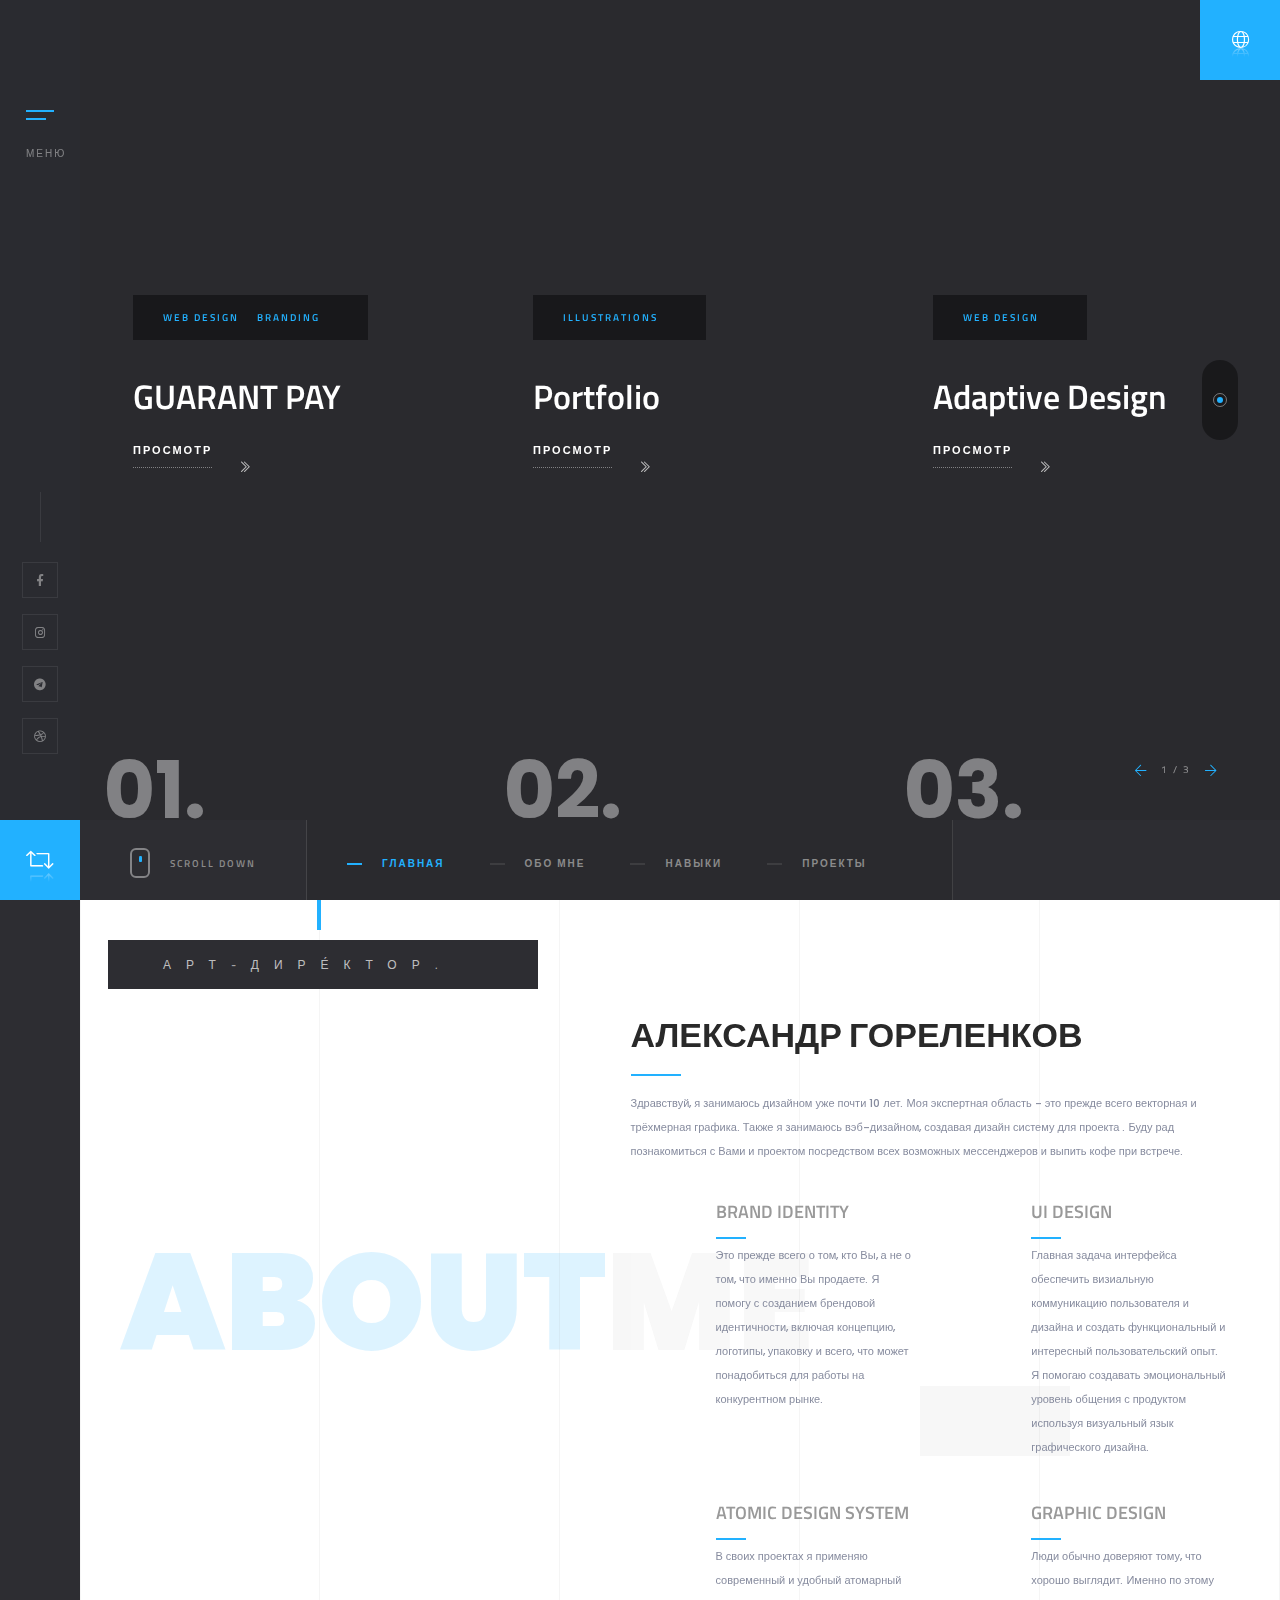
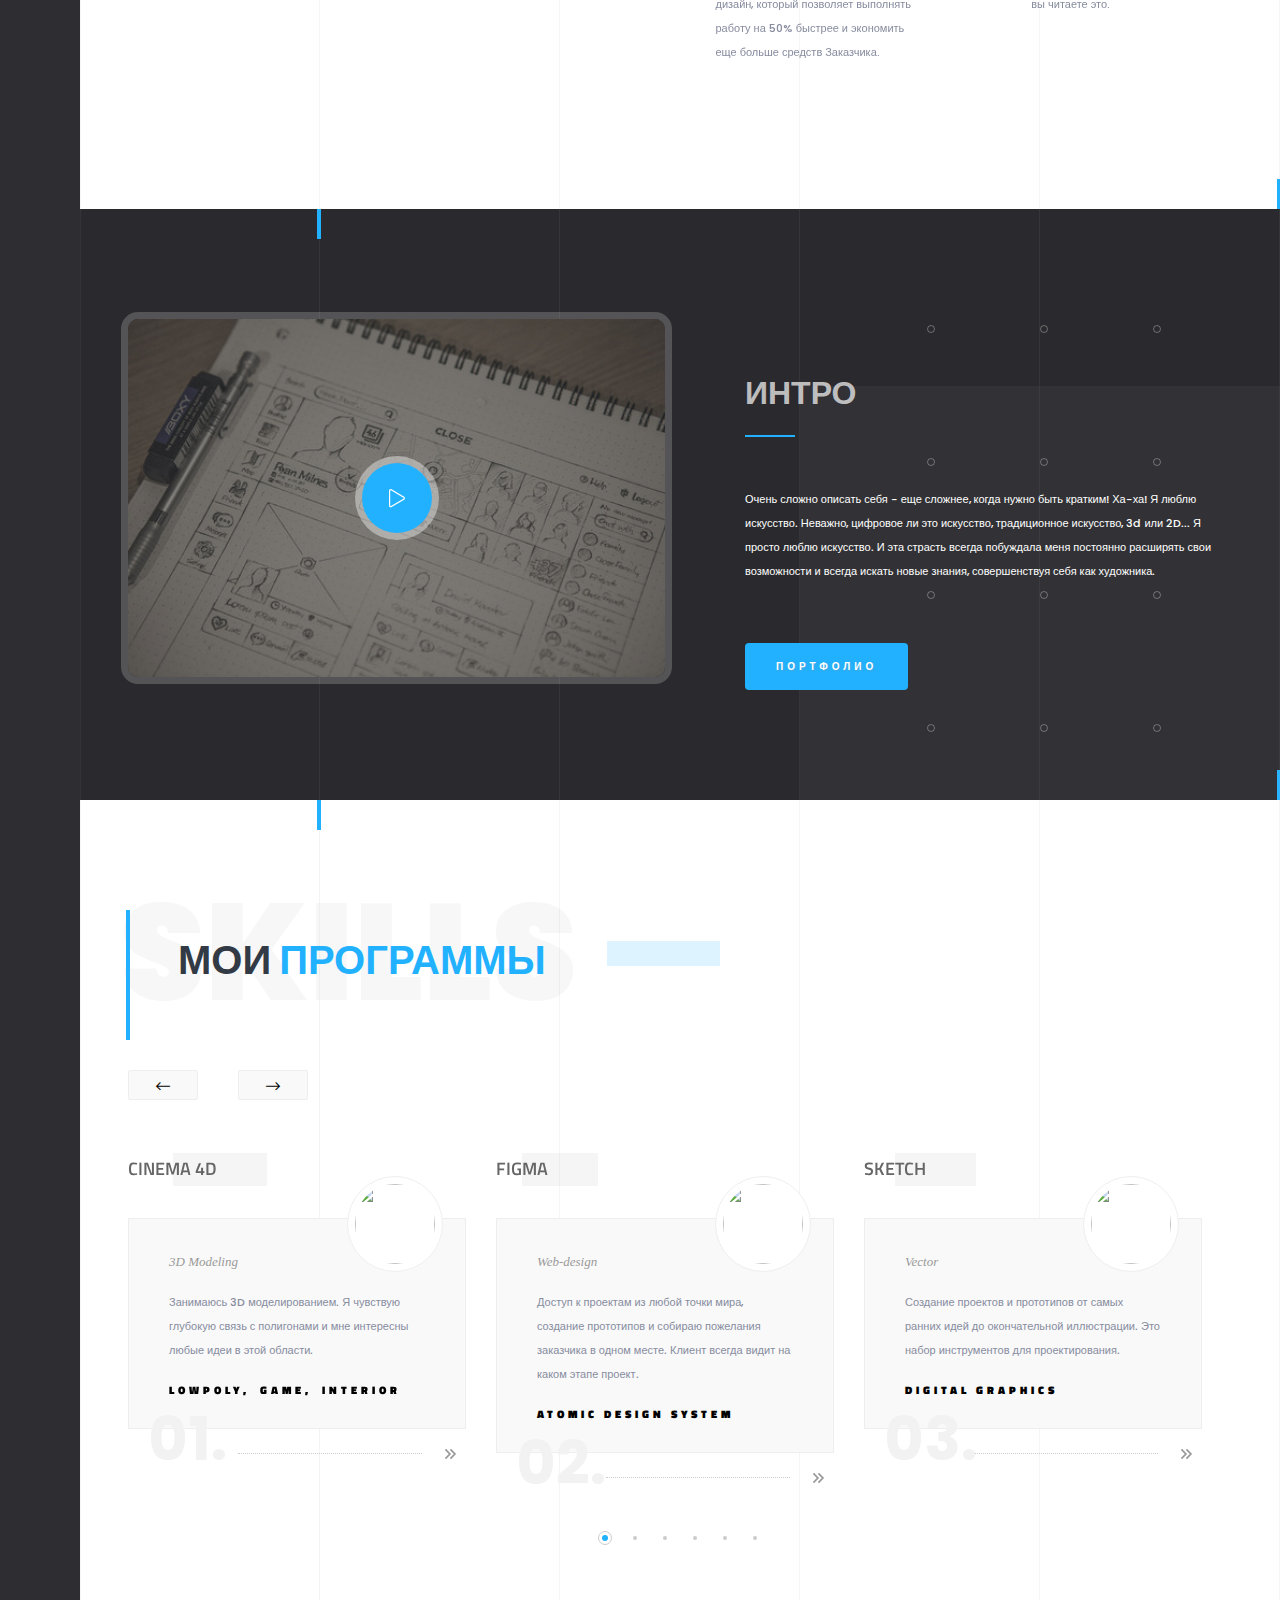
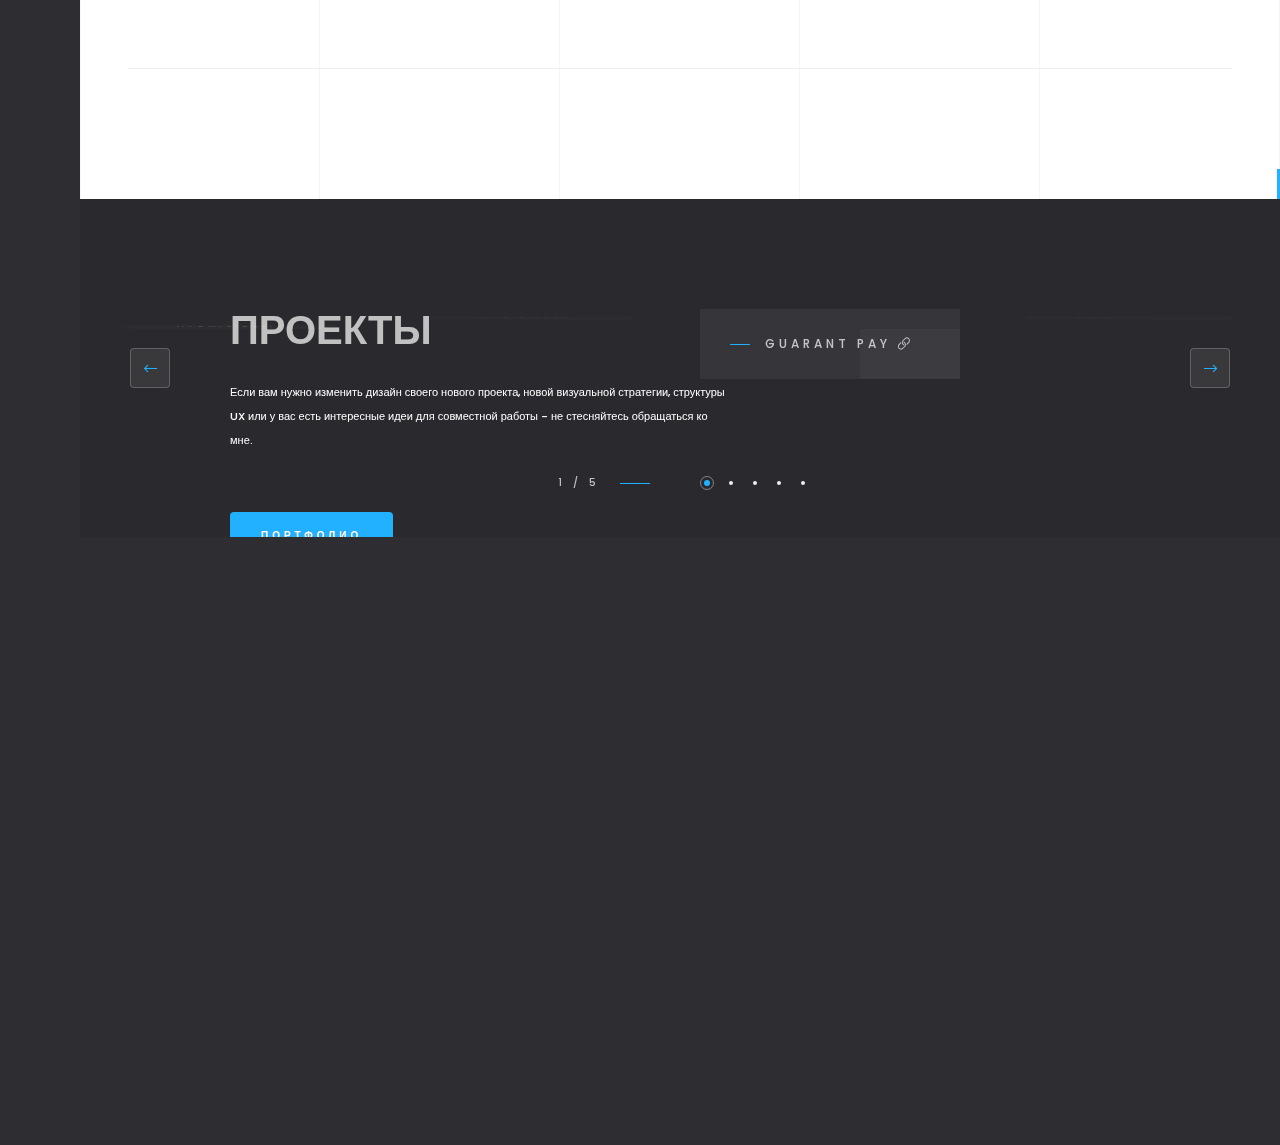
==== commit 07870a3a: "hero-wrap new ver 3pic" ====
--- a/index.html
+++ b/index.html
@@ -96,40 +96,58 @@
         </div>
         <!-- scroll-nav-wrap end-->
         <!-- hero-wrap-->
-        <div class="hero-wrap no-hidden" id="sec1" data-scrollax-parent="true">
-            <!-- impulse-wrap-->
-            <div class="impulse-wrap">
-                <div class="mm-parallax">
-                    <div class="half-hero-wrap section-entry">
-                        <img src="images/dsgnart.svg" class="respimg" alt="">
-                        <div class="clearfix"></div>
-                        <div class="clearfix"></div>
-                        <a href="index.html#sec2" class="custom-scroll-link btn float-btn flat-btn color-btn mar-top">НАЖМИ
-                            МЕНЯ</a>
-                    </div>
-                    <div class="half-bg">
-                        <div class="bg" data-bg="images/bg/BrowserW50.svg"
-                             data-scrollax="properties: { translateY: '100px' }"></div>
-                        <div class="overlay"></div>
-                    </div>
-                </div>
+        <div class="hero-wrap" id="sec1" data-scrollax-parent="true">
+            <!-- hero-inner-->
+            <div class="hero-inner fl-wrap full-height">
+                <!-- fs-carousel-wrap-->
+                <div class="fs-carousel-wrap fl-wrap full-height slider-carousel-wrap">
+                    <div class="fs-carousel fl-wrap full-height cur_carousel-slider-container">
+                        <!-- fs-carousel-item-->
+                        <div class="fs-carousel-item">
+                            <div class="fs-carousel-title fl-wrap">
+                                <div class="fs-carousel-titlecat"><a href="index.html#">Web Design</a> <a href="index.html#">Branding</a></div>
+                                <h3><a href="project-gp.html">GUARANT PAY</a></h3>
+                                <a href="project-gp.html" class="fs-carousel-link">Просмотр</a>
+                            </div>
+                            <div class="carousle-item-number"><span>01.</span></div>
+                            <div class="bg"  data-bg="images/folio/LENDING/1.jpg"></div>
+                            <div class="overlay"></div>
+                        </div>
+                        <!-- fs-carousel-item end-->
+                        <!-- fs-carousel-item-->
+                        <div class="fs-carousel-item">
+                            <div class="fs-carousel-title fl-wrap">
+                                <div class="fs-carousel-titlecat"> <a href="index.html#">Illustrations</a></div>
+                                <h3><a href="portfolio.html">Portfolio</a></h3>
+                                <a href="portfolio.html" class="fs-carousel-link">Просмотр</a>
+                            </div>
+                            <div class="carousle-item-number"><span>02.</span></div>
+                            <div class="bg"  data-bg="images/folio/LENDING/2.jpg"></div>
+                            <div class="overlay"></div>
+                        </div>
+                        <!-- fs-carousel-item end-->
+                        <!-- fs-carousel-item-->
+                        <div class="fs-carousel-item">
+                            <div class="fs-carousel-title fl-wrap">
+                                <div class="fs-carousel-titlecat"><a href="index.html#">Web Design</a></div>
+                                <h3><a href="portfolio.html">Adaptive Design</a></h3>
+                                <a href="portfolio.html" class="fs-carousel-link">Просмотр</a>
+                            </div>
+                            <div class="carousle-item-number"><span>03.</span></div>
+                            <div class="bg"  data-bg="images/folio/LENDING/3.jpg"></div>
+                            <div class="overlay"></div>
+                        </div>
+                        <!-- fs-carousel-item end-->
+                    </div>
+                    <!--  fs-carousel end -->
+                    <!--  slider nav -->
+                    <div class="sp-cont sarr-contr sp-cont-prev"><i class="fal fa-arrow-left"></i></div>
+                    <div class="sp-cont sarr-contr sp-cont-next"><i class="fal fa-arrow-right"></i></div>
+                    <div class="slider-nav-counter"></div>
+                    <!--  slider nav end-->
+                </div>
+                <!-- fs-carousel-wrap-->
             </div>
-            <!-- impulse-wrap end-->
-            <!--hero dec-->
-            <div class="hero-decor-let">
-                <div>BRAND IDENTITY</div>
-                <div><span>UI DESIGN</span></div>
-                <div>ATOMIC DESIGN SYSTEM</div>
-                <div><span>GRAPHIC DESIGN</span></div>
-            </div>
-            <div class="hero-decor-numb"><span>ALEXANDR  </span><span>GORELENKOV </span> <a
-                    href="https://dribbble.com/bysany" target="_blank" class="hero-decor-numb-tooltip">Нажимай, не
-                бойся!</a></div>
-            <!--<<div class="hero-line-dec imp-her-line"></div>-->
-            <div class="pattern-bg"></div>
-            <div class="half-bg-dec" data-ran="12"></div>
-            <!--<div class="partcile-dec" data-parcount="120"></div>-->
-            <!--hero dec end-->
         </div>
         <!-- hero-wrap end-->
         <!-- Content-->
@@ -537,8 +555,7 @@
                             <div class="footer-box fl-wrap">
                                 <p>Оставьте свой e-mail и я свяжусь с вами в ближайшее время. </p>
                                 <div class="subcribe-form fl-wrap">
-                                    <form id="subscribe" class="fl-wrap" method="POST"
-                                          action="https://formspree.io/bysany@icloud.com">
+                                    <form class="fl-wrap" method="POST" action="https://formspree.io/bysany@icloud.com" name="contactform" id="form">
                                         <input class="enteremail" name="email" id="subscribe-email" placeholder="email" spellcheck="false" type="email">
                                         <button type="submit" class="subscribe-button"><i class="fal fa-paper-plane"></i> Отправить </button>
                                         <label for="subscribe-email" class="subscribe-message"></label>
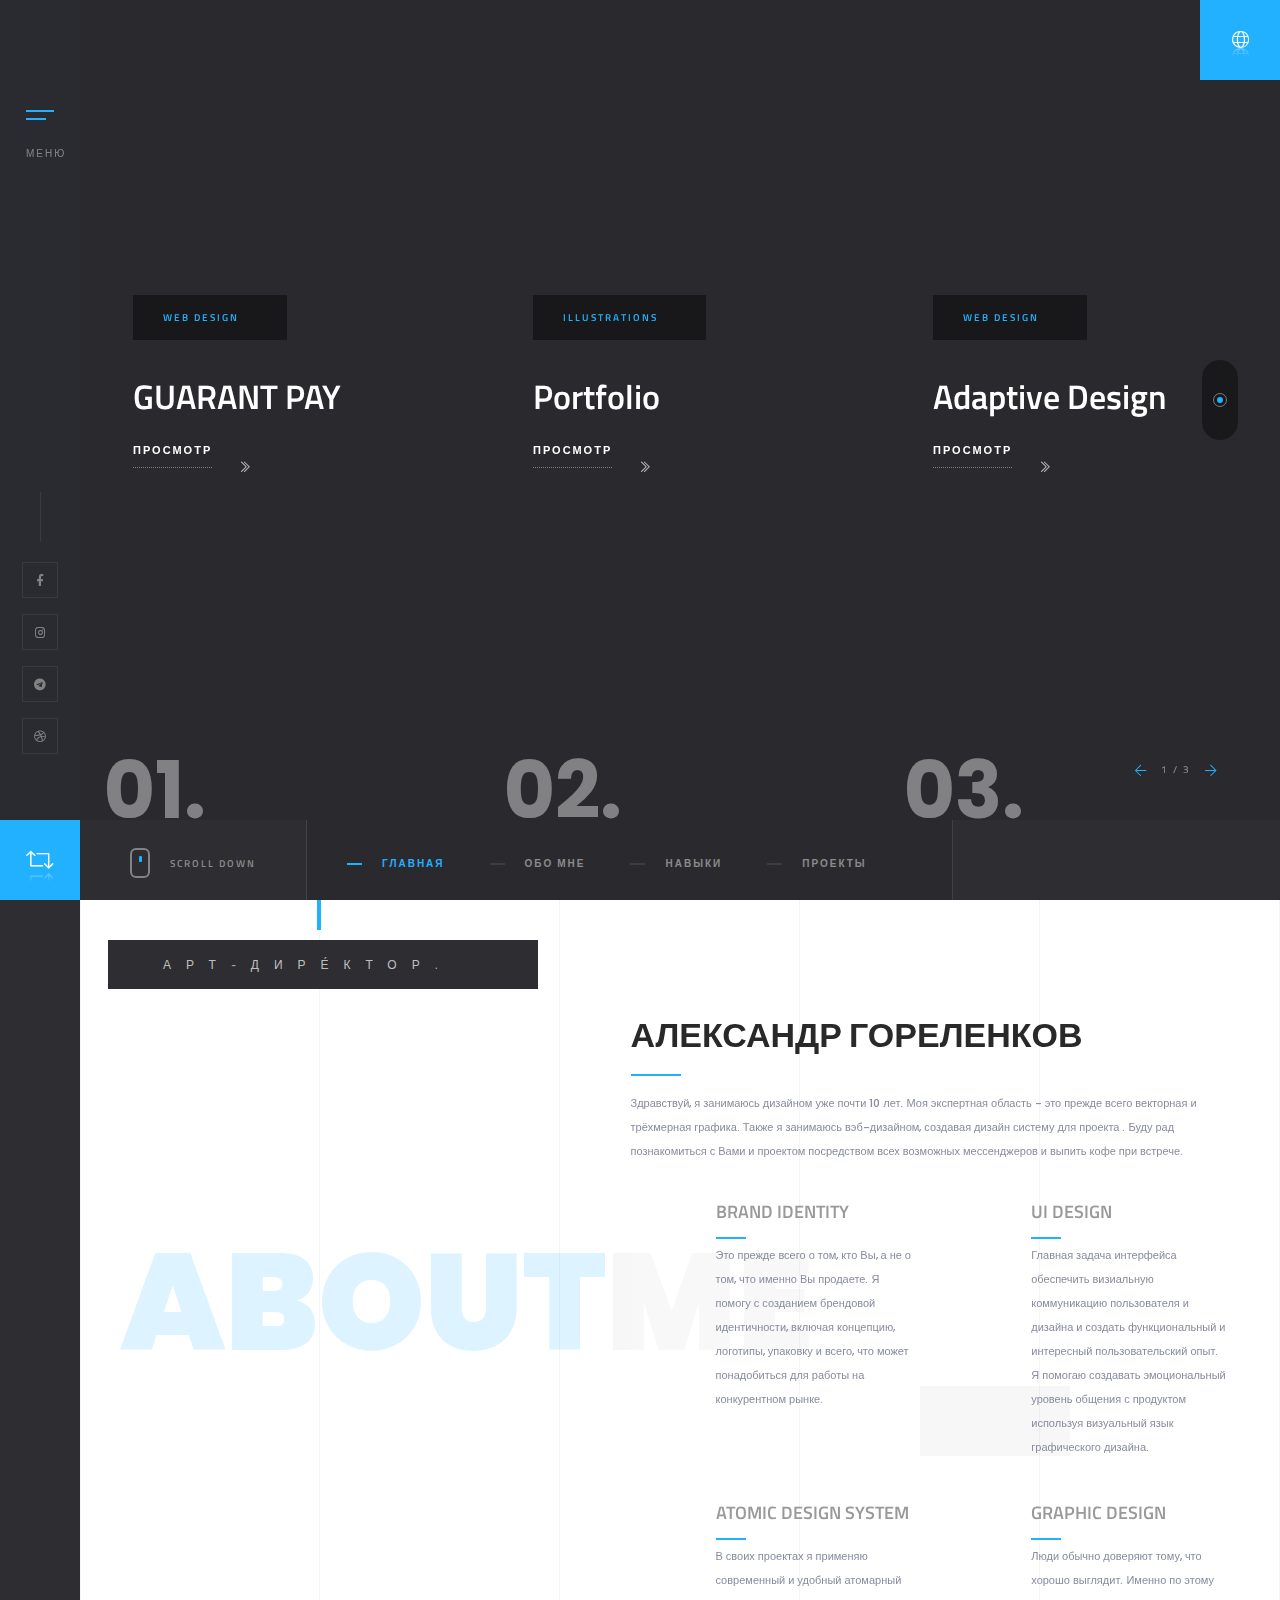
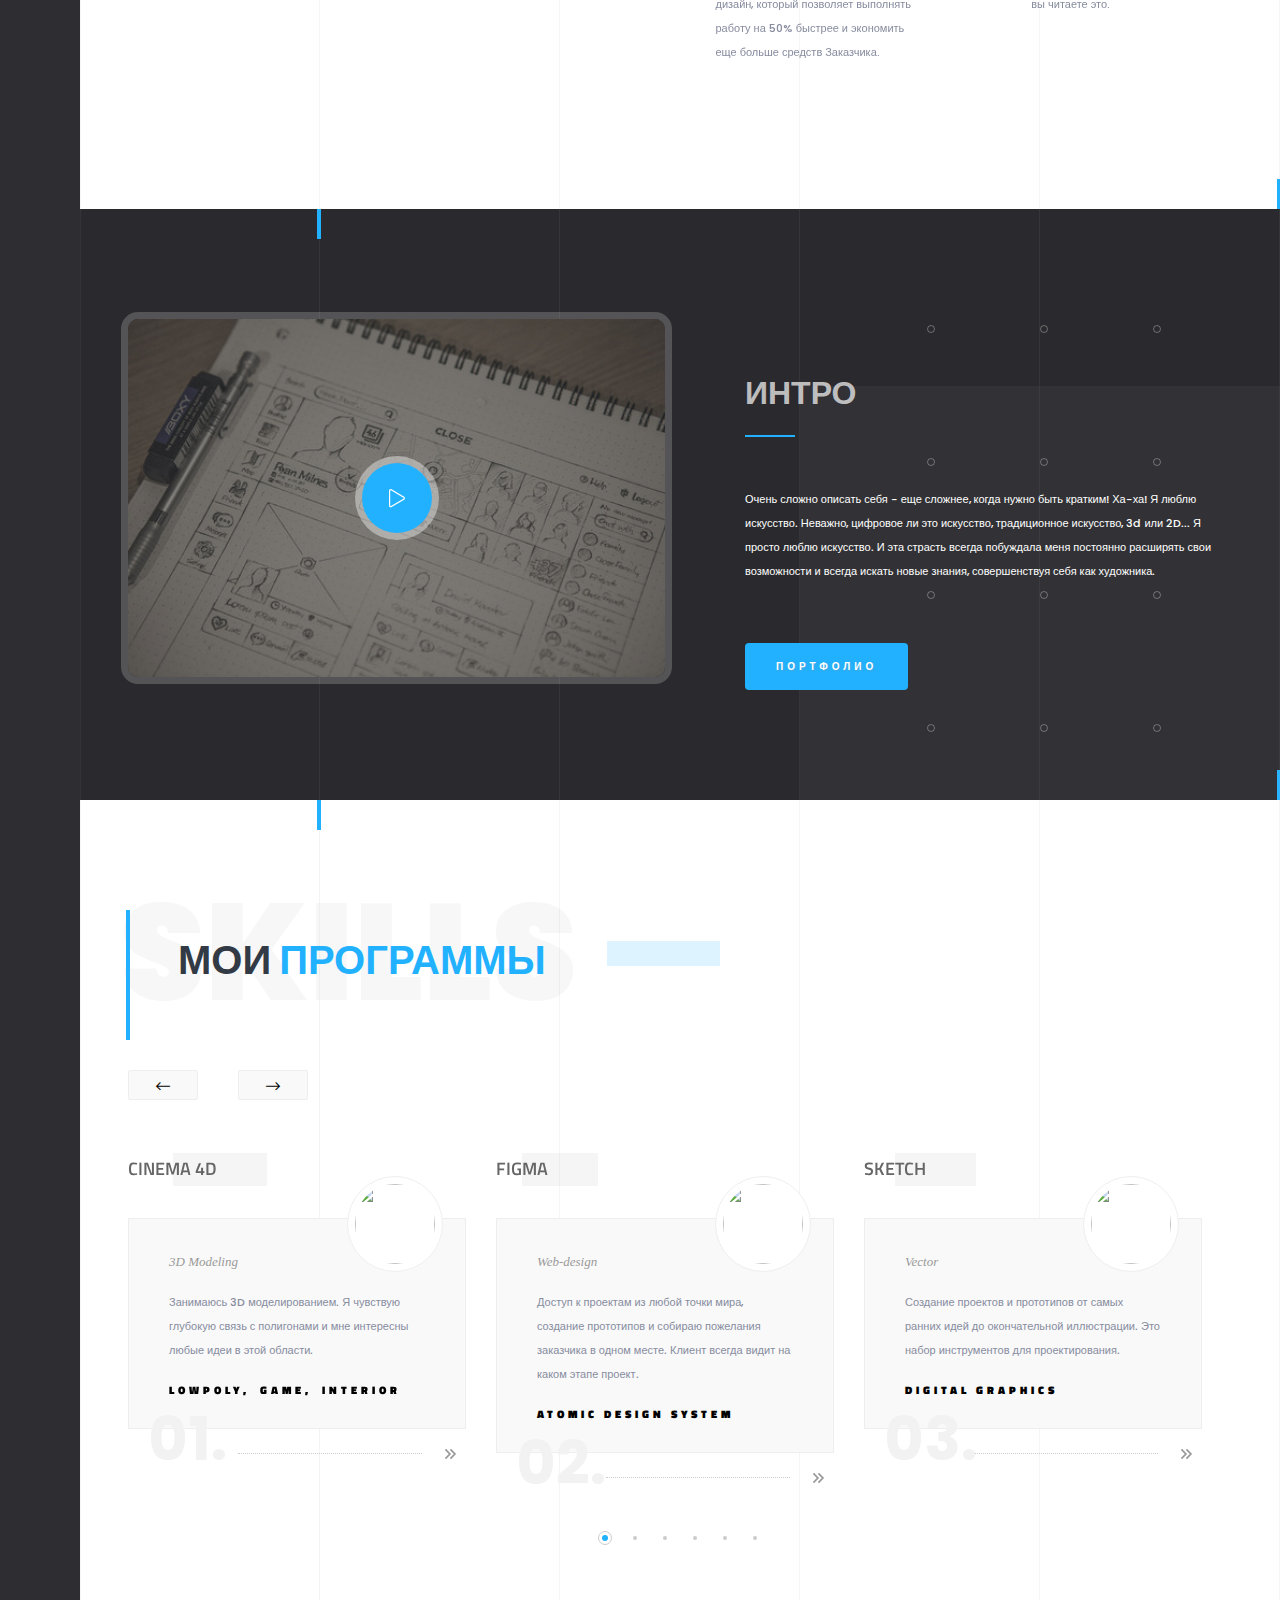
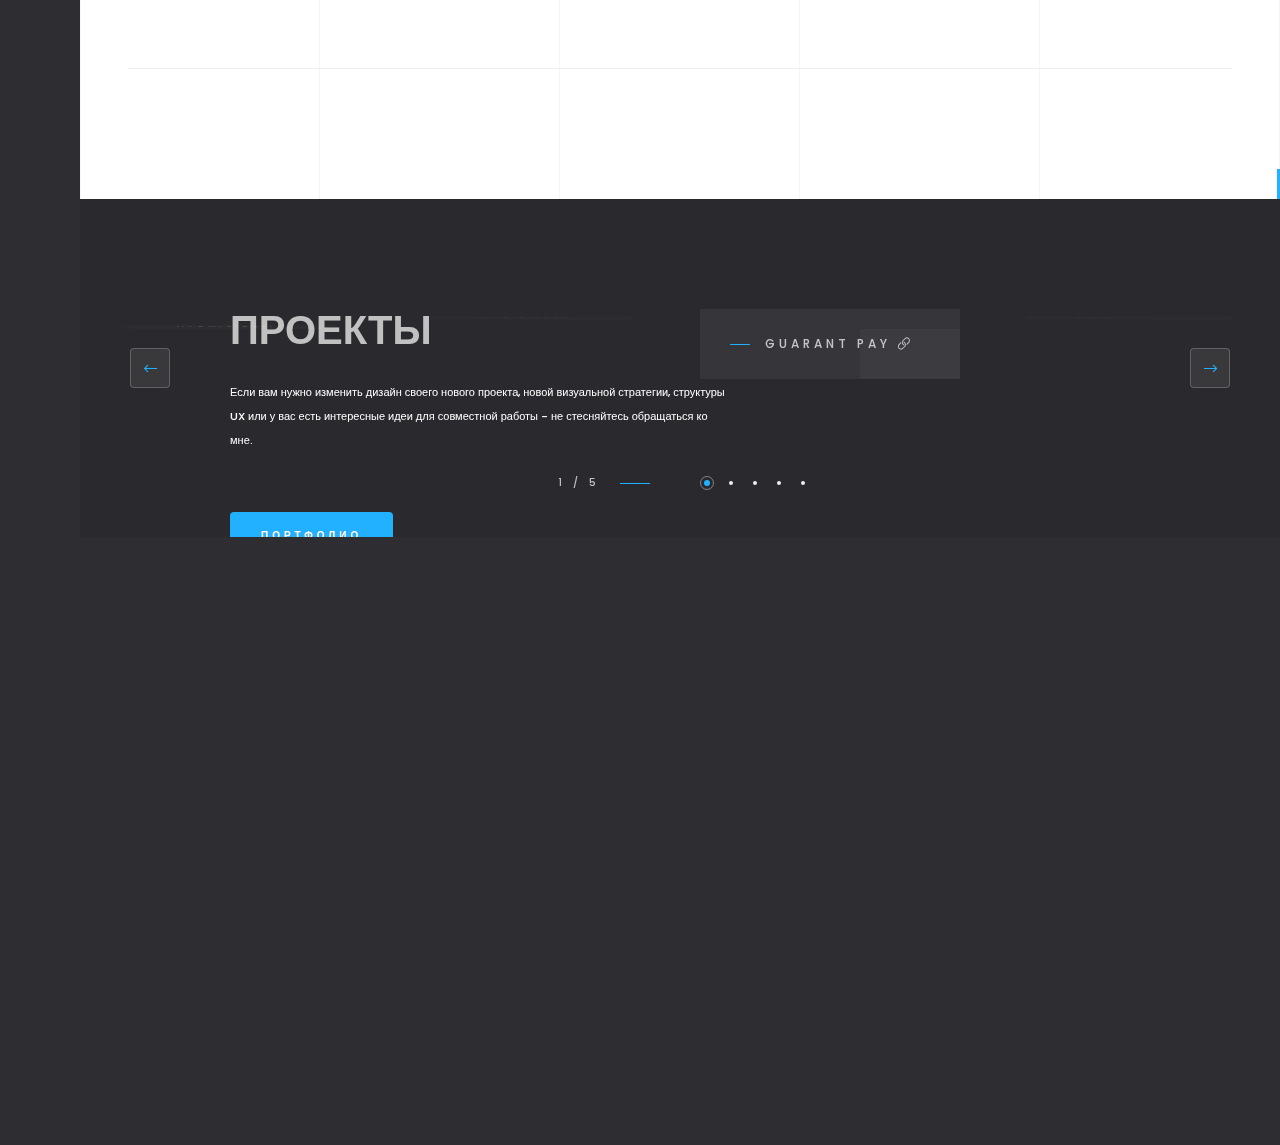
==== commit cf2e378e: "Update index.html" ====
--- a/index.html
+++ b/index.html
@@ -105,7 +105,7 @@
                         <!-- fs-carousel-item-->
                         <div class="fs-carousel-item">
                             <div class="fs-carousel-title fl-wrap">
-                                <div class="fs-carousel-titlecat"><a href="index.html#">Web Design</a> <a href="index.html#">Branding</a></div>
+                                <div class="fs-carousel-titlecat"><a href="index.html#">Web Design</a></div>
                                 <h3><a href="project-gp.html">GUARANT PAY</a></h3>
                                 <a href="project-gp.html" class="fs-carousel-link">Просмотр</a>
                             </div>
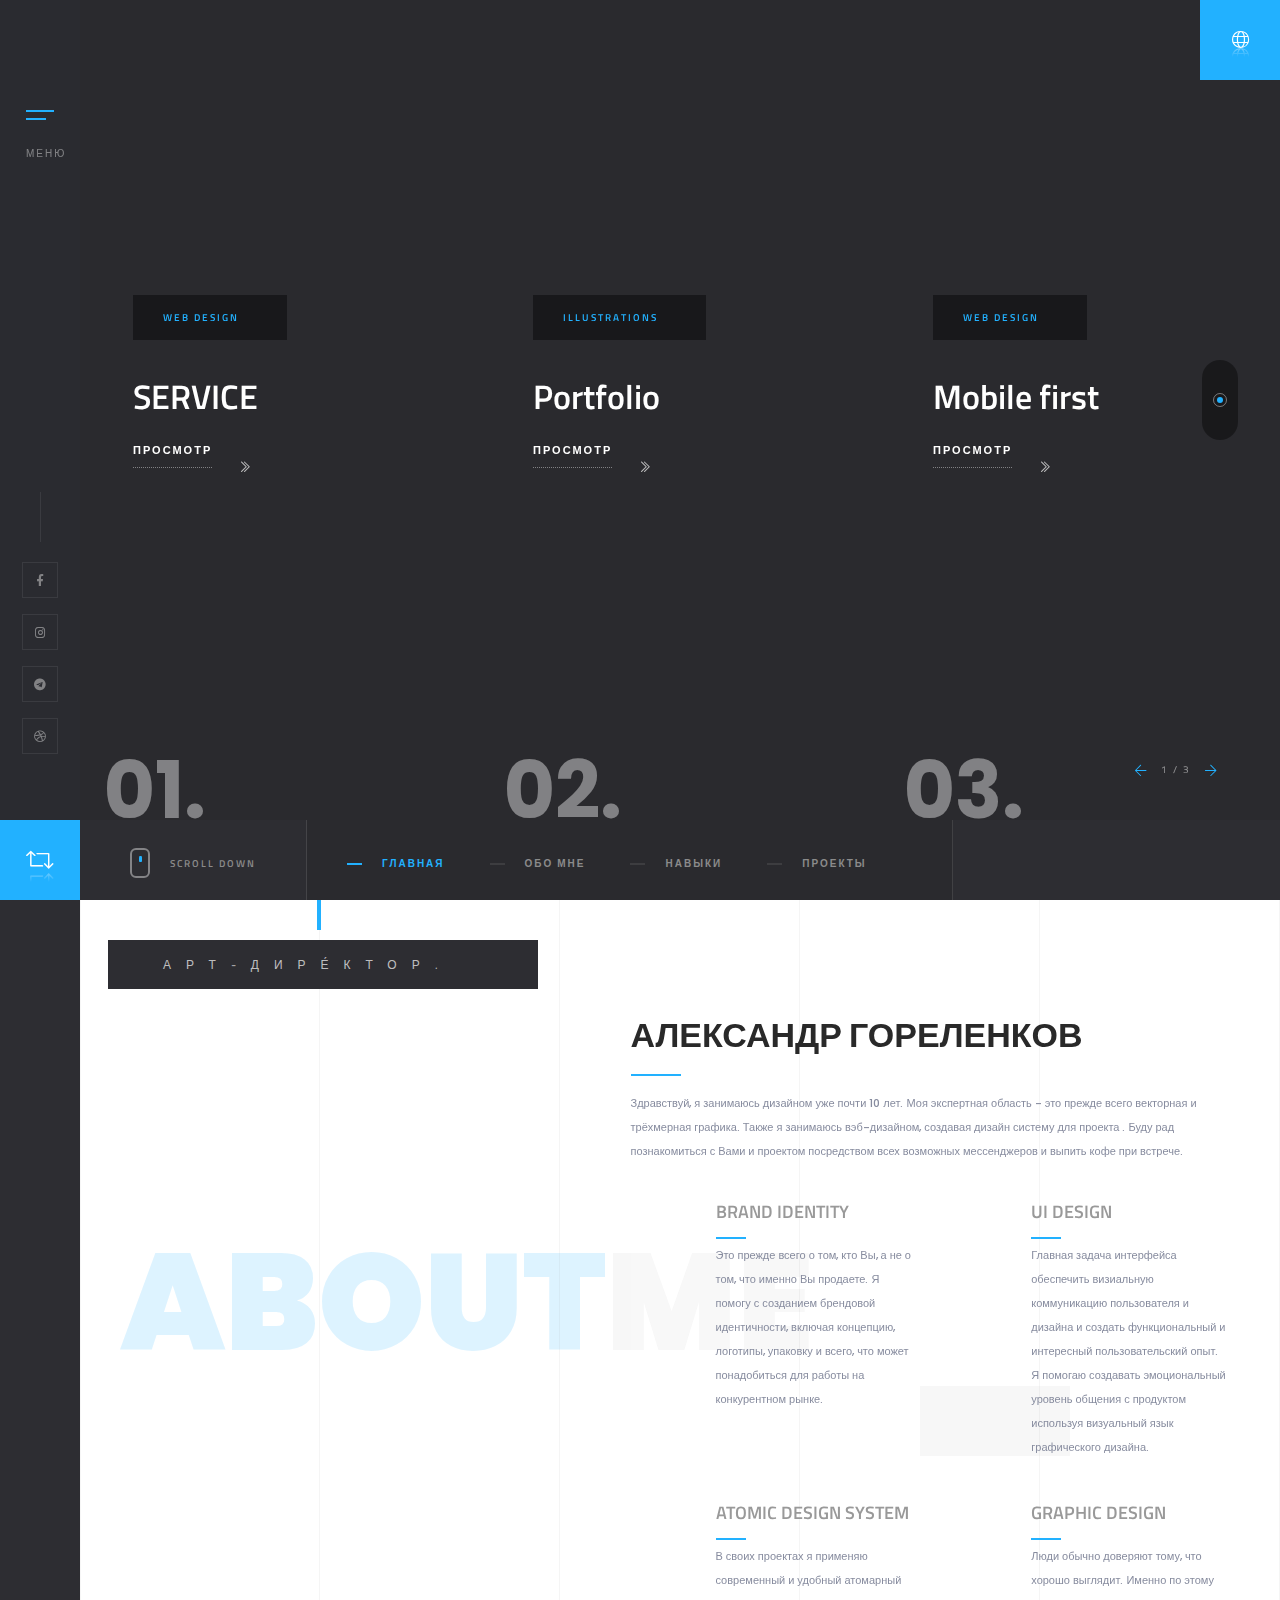
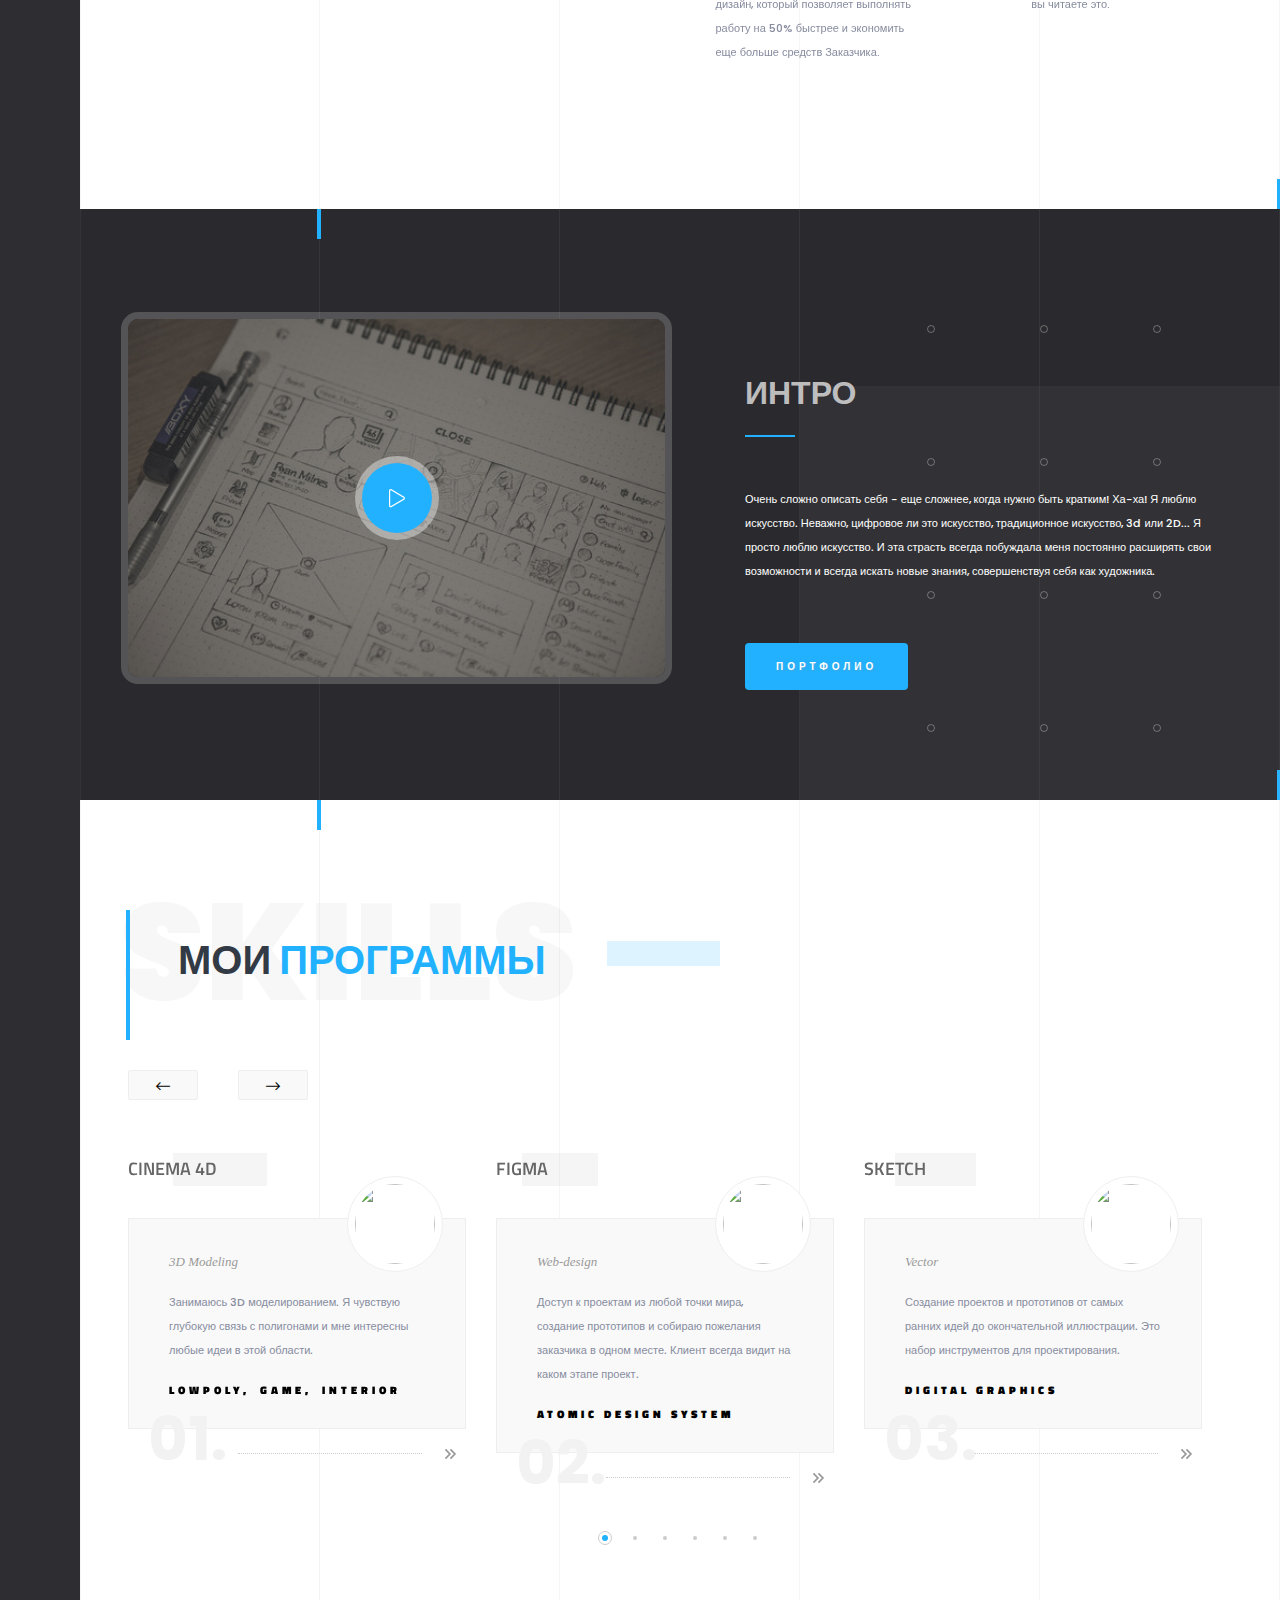
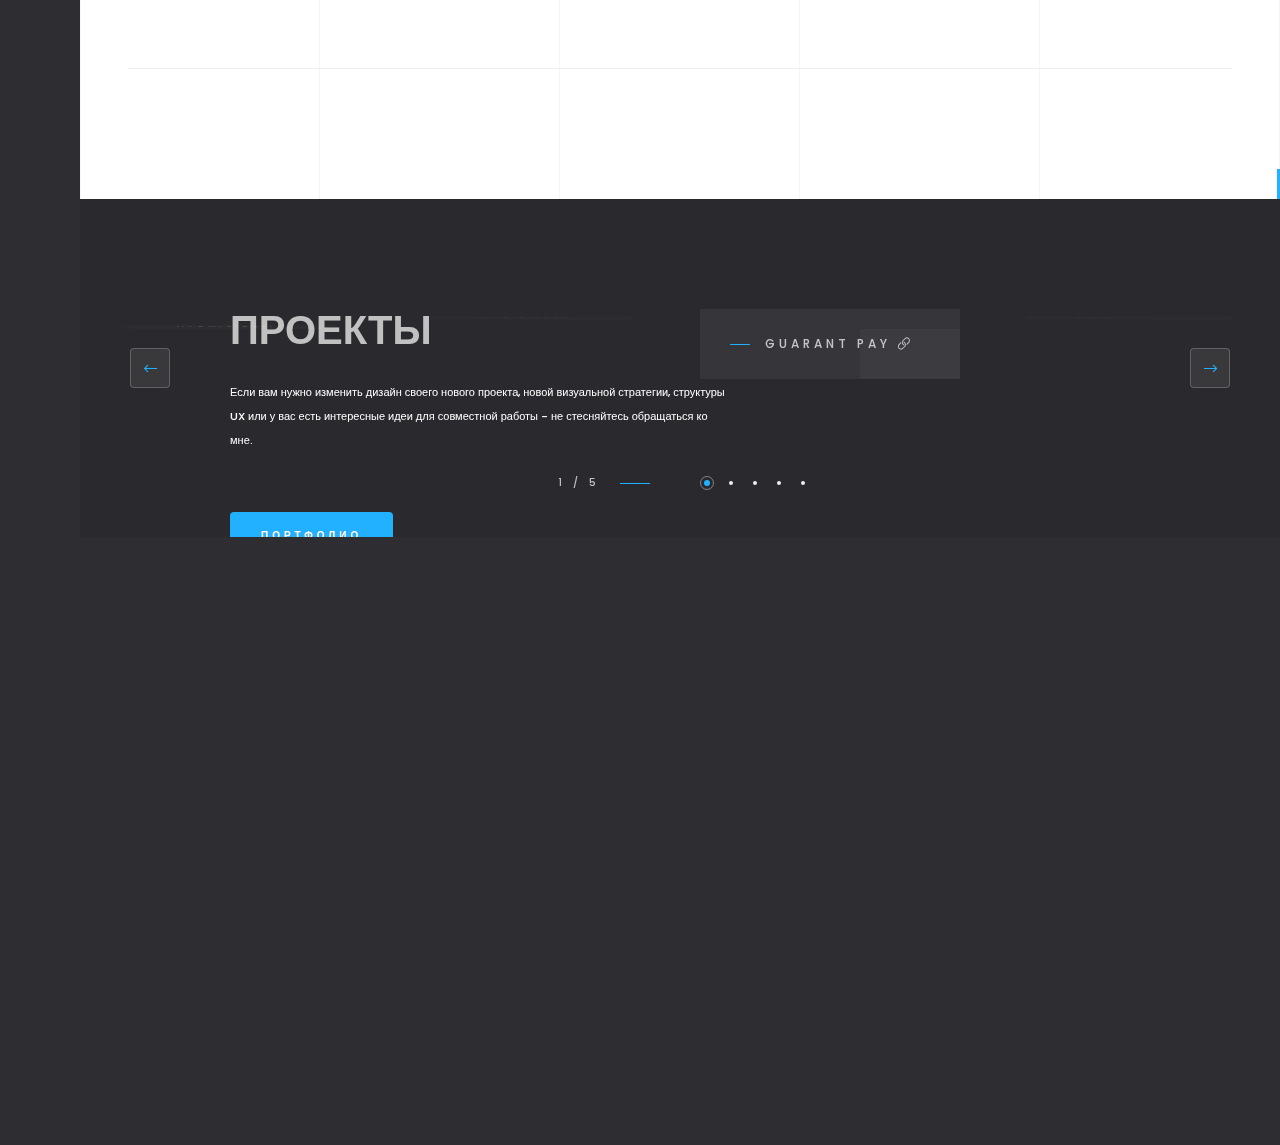
==== commit 1f9a0a0d: "Update index.html" ====
--- a/index.html
+++ b/index.html
@@ -106,7 +106,7 @@
                         <div class="fs-carousel-item">
                             <div class="fs-carousel-title fl-wrap">
                                 <div class="fs-carousel-titlecat"><a href="index.html#">Web Design</a></div>
-                                <h3><a href="project-gp.html">GUARANT PAY</a></h3>
+                                <h3><a href="project-gp.html">SERVICE</a></h3>
                                 <a href="project-gp.html" class="fs-carousel-link">Просмотр</a>
                             </div>
                             <div class="carousle-item-number"><span>01.</span></div>
@@ -130,7 +130,7 @@
                         <div class="fs-carousel-item">
                             <div class="fs-carousel-title fl-wrap">
                                 <div class="fs-carousel-titlecat"><a href="index.html#">Web Design</a></div>
-                                <h3><a href="portfolio.html">Adaptive Design</a></h3>
+                                <h3><a href="portfolio.html">Mobile first</a></h3>
                                 <a href="portfolio.html" class="fs-carousel-link">Просмотр</a>
                             </div>
                             <div class="carousle-item-number"><span>03.</span></div>
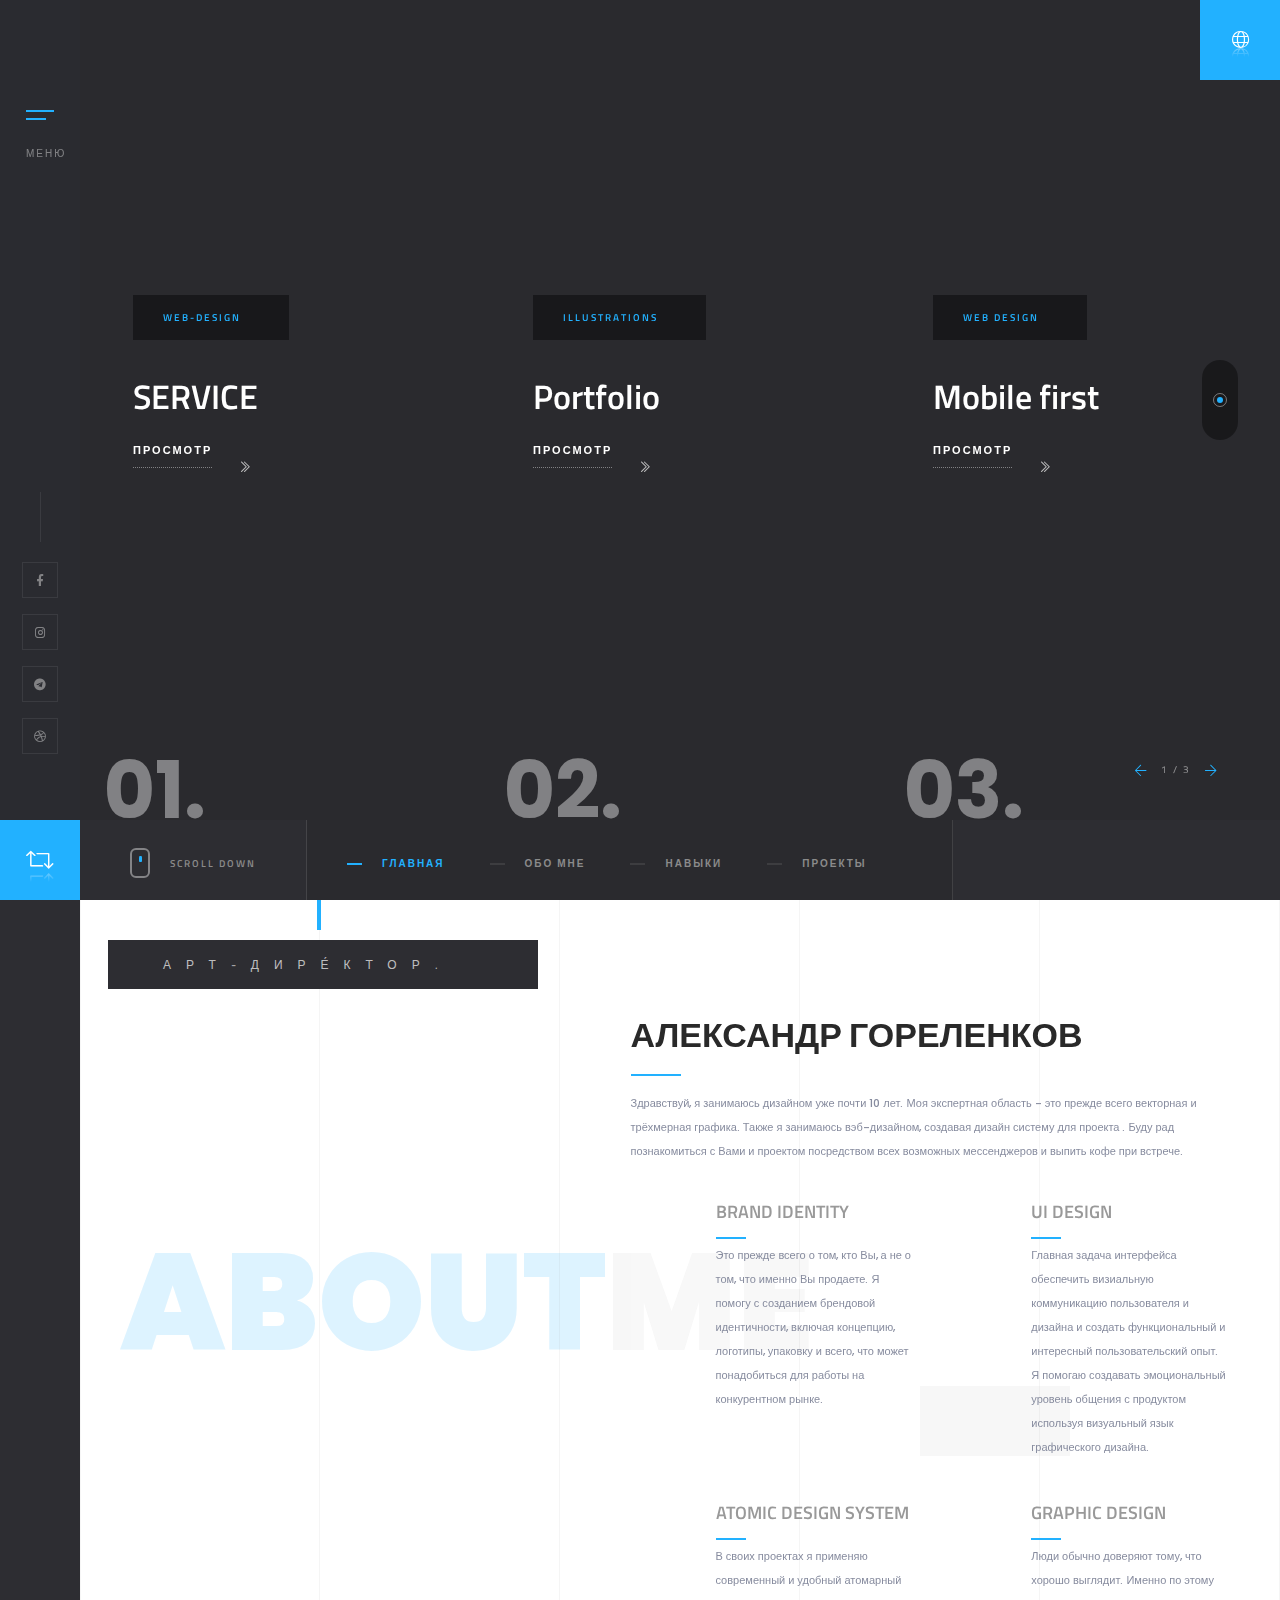
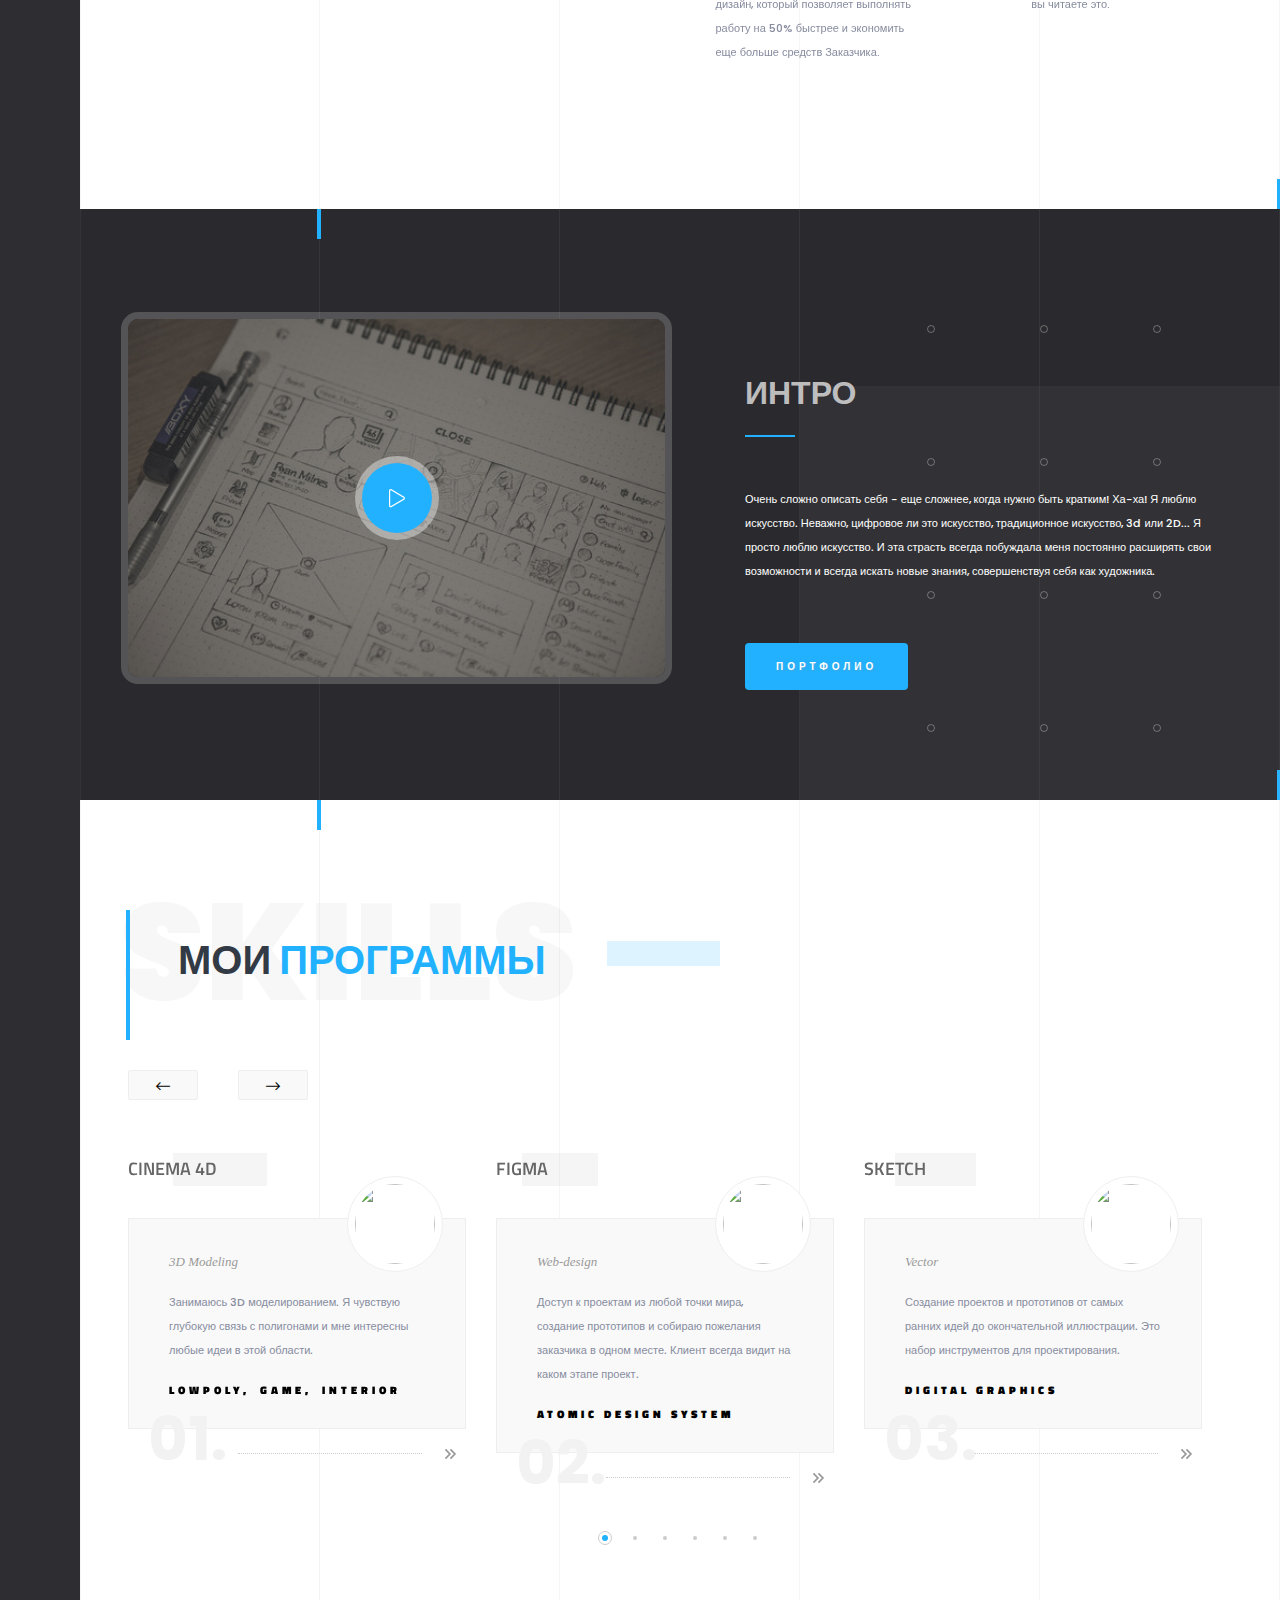
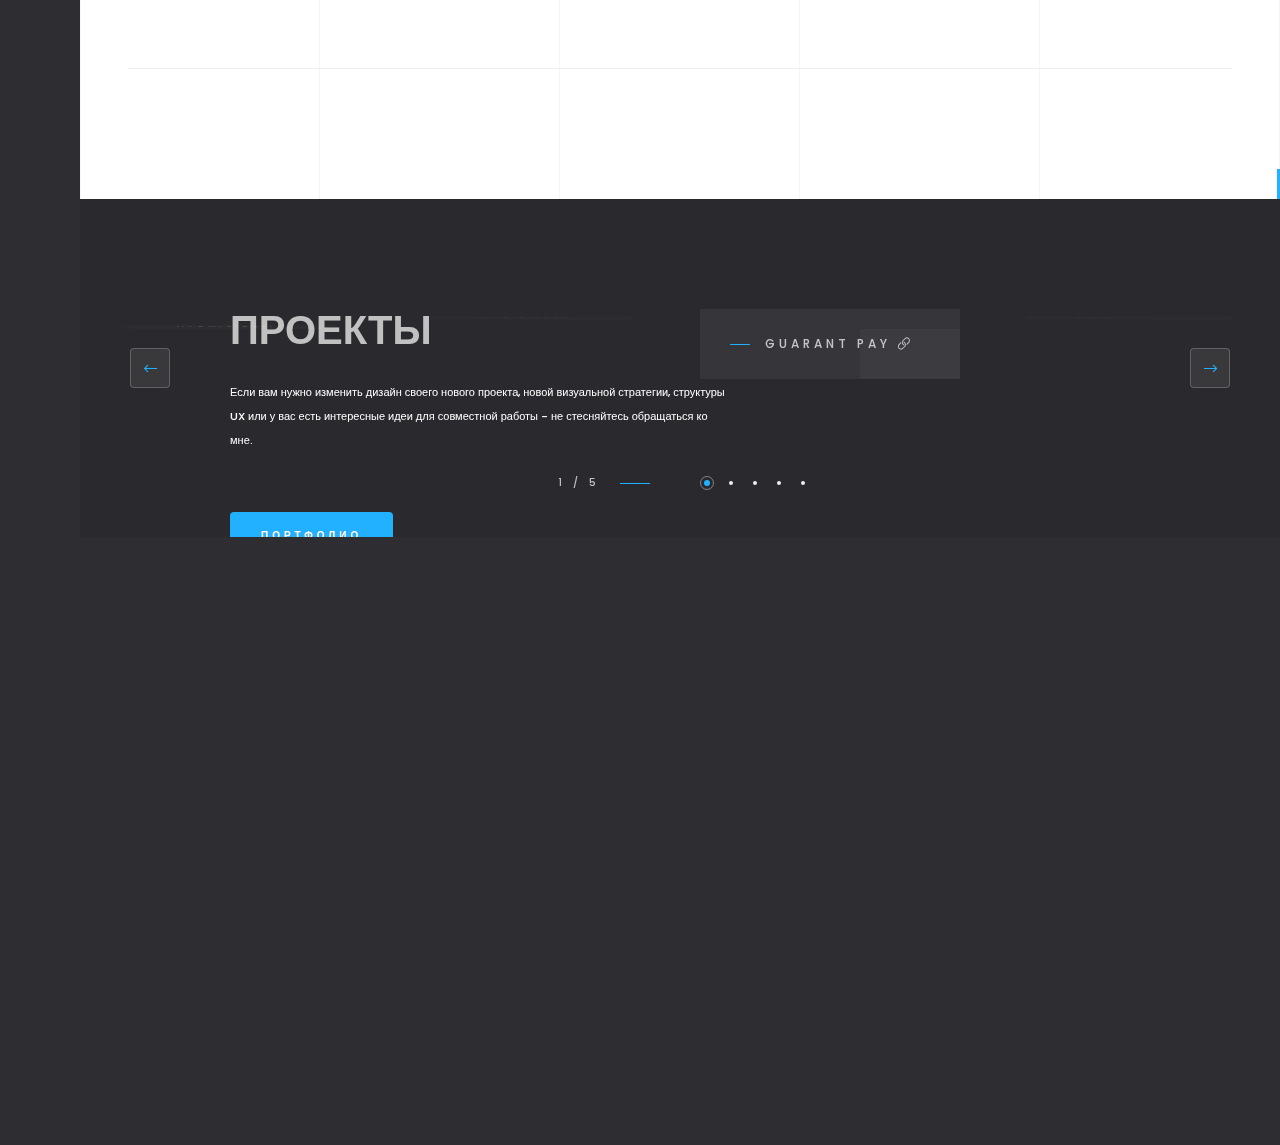
==== commit 355a20ad: "Update index.html" ====
--- a/index.html
+++ b/index.html
@@ -105,7 +105,7 @@
                         <!-- fs-carousel-item-->
                         <div class="fs-carousel-item">
                             <div class="fs-carousel-title fl-wrap">
-                                <div class="fs-carousel-titlecat"><a href="index.html#">Web Design</a></div>
+                                <div class="fs-carousel-titlecat"><a href="index.html#">Web-Design</a></div>
                                 <h3><a href="project-gp.html">SERVICE</a></h3>
                                 <a href="project-gp.html" class="fs-carousel-link">Просмотр</a>
                             </div>
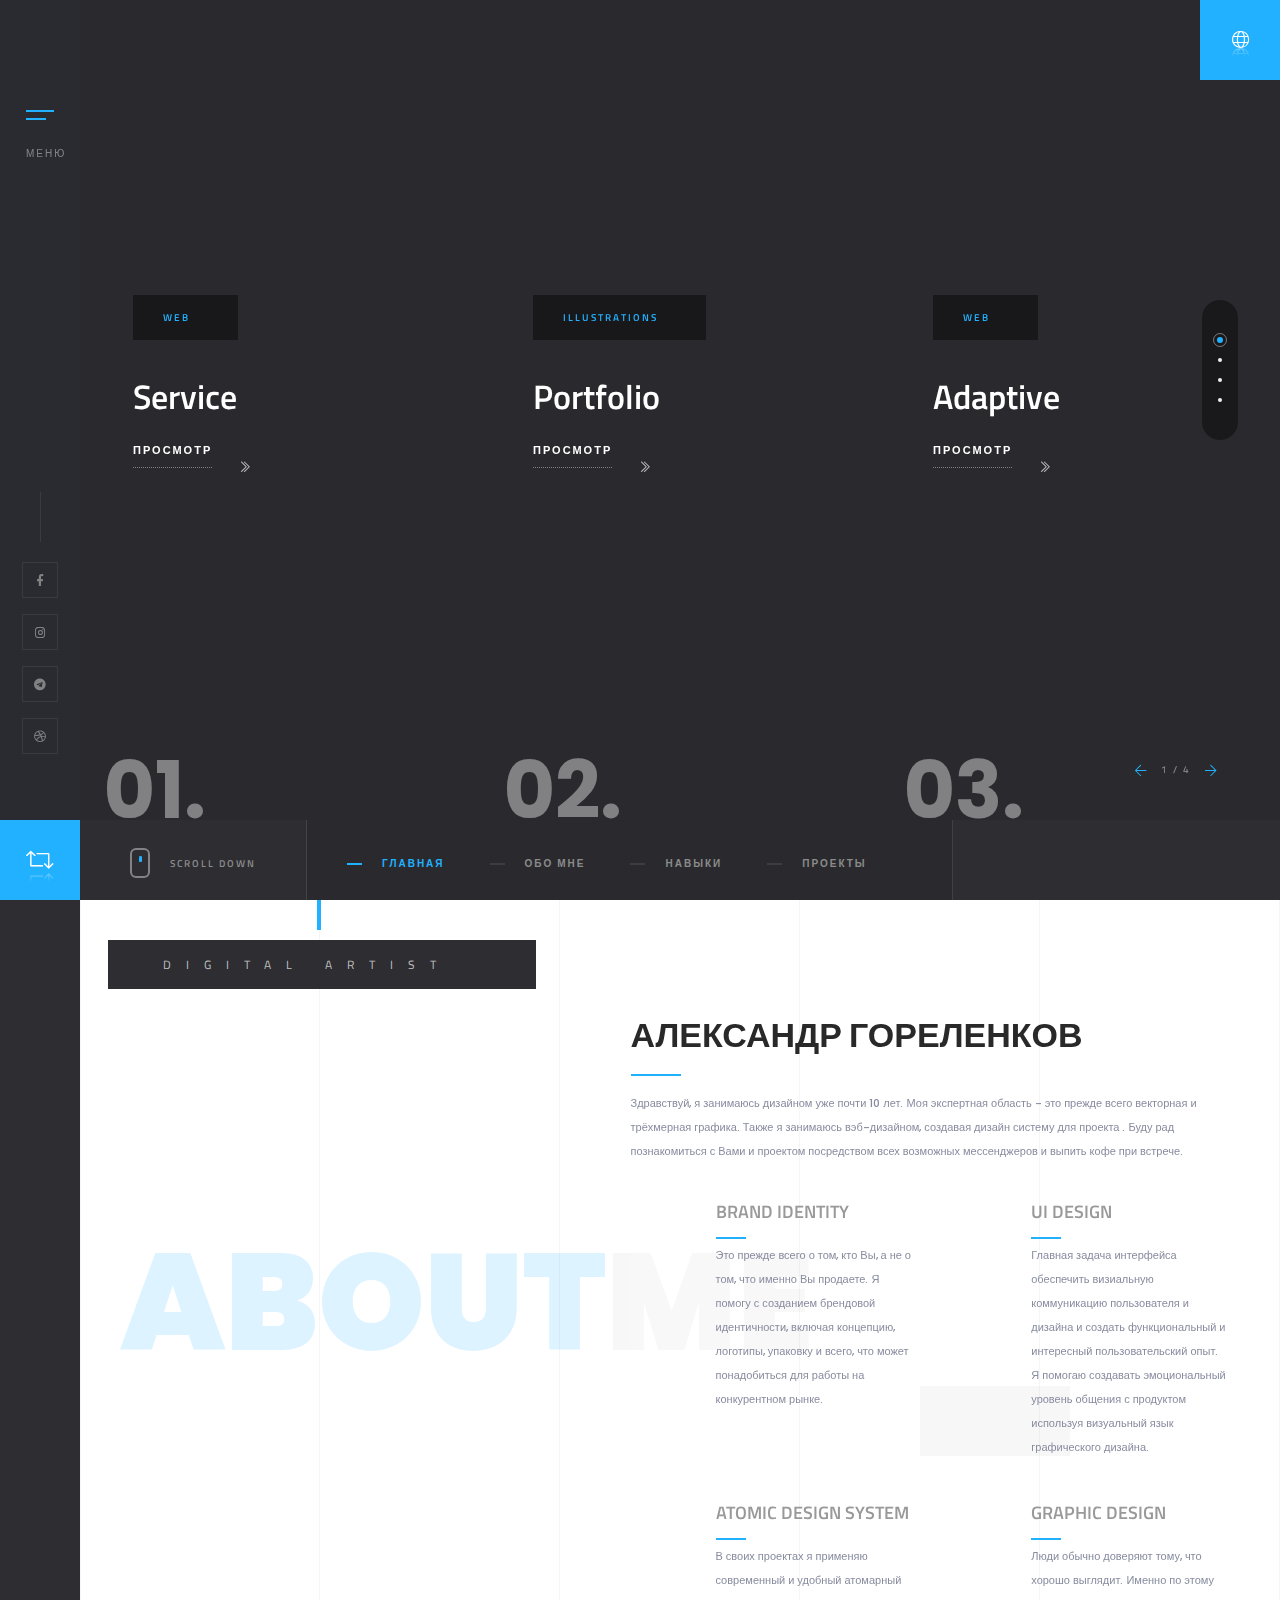
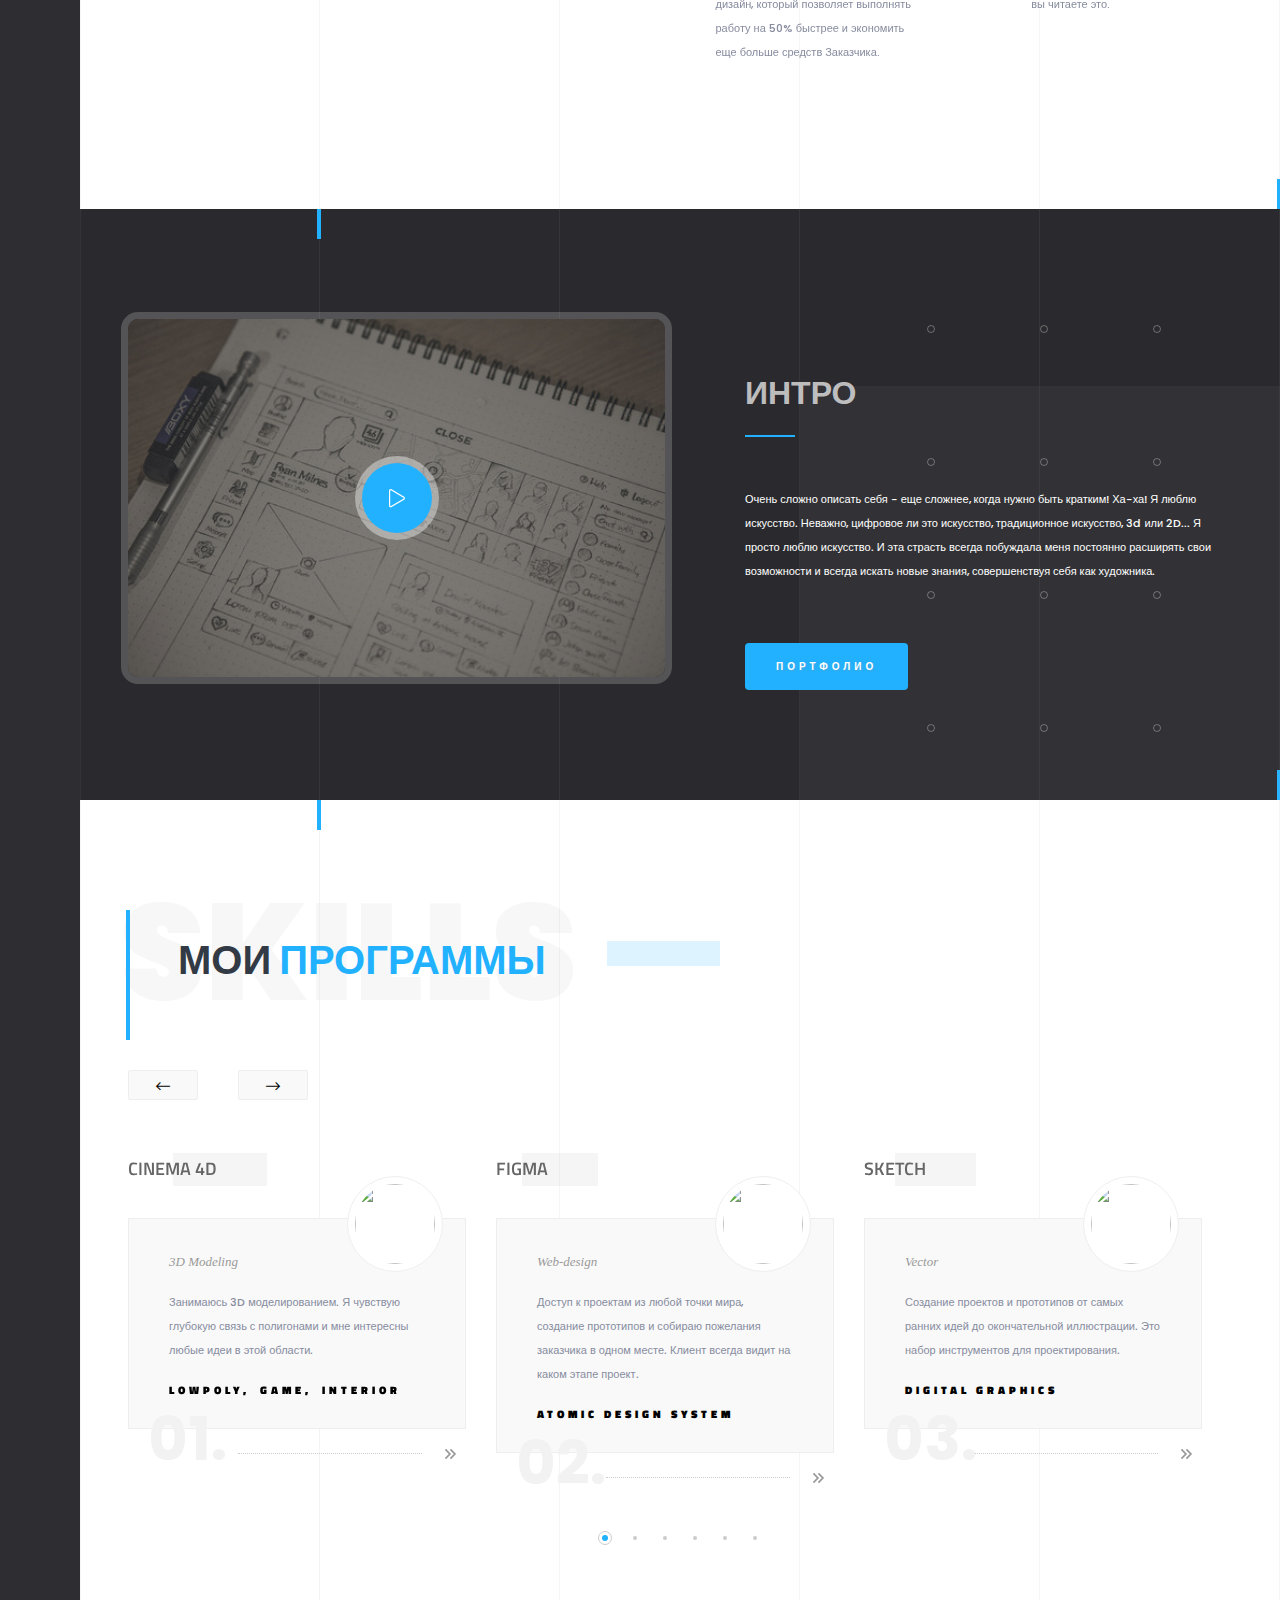
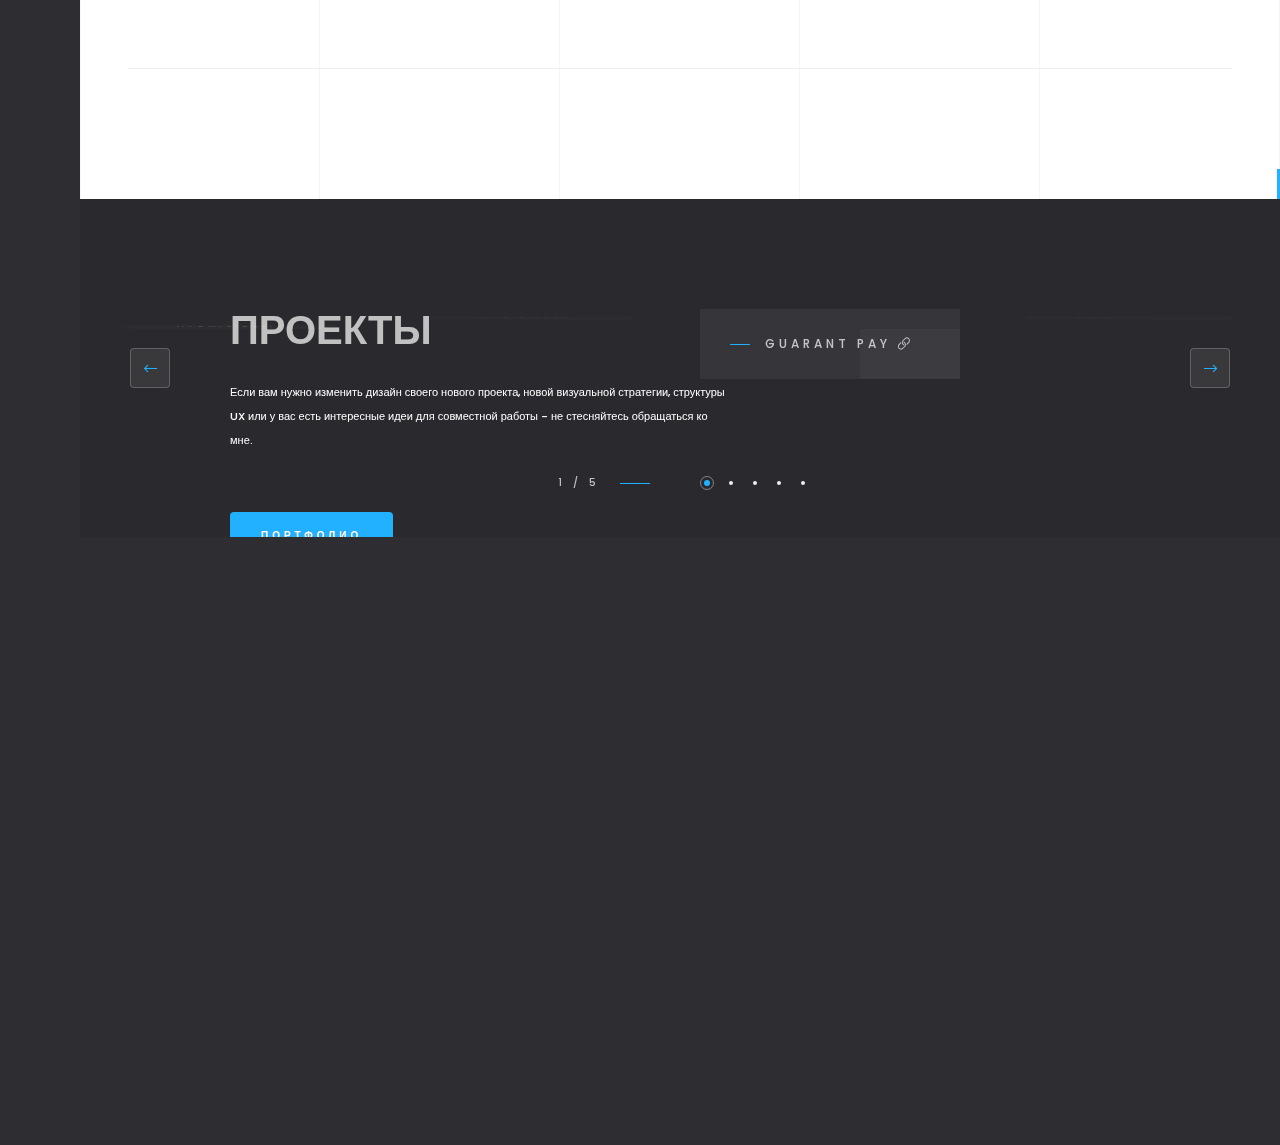
==== commit 8583841b: "Digital artist" ====
--- a/index.html
+++ b/index.html
@@ -105,8 +105,8 @@
                         <!-- fs-carousel-item-->
                         <div class="fs-carousel-item">
                             <div class="fs-carousel-title fl-wrap">
-                                <div class="fs-carousel-titlecat"><a href="index.html#">Web-Design</a></div>
-                                <h3><a href="project-gp.html">SERVICE</a></h3>
+                                <div class="fs-carousel-titlecat"><a href="index.html#">Web</a></div>
+                                <h3><a href="project-gp.html">Service</a></h3>
                                 <a href="project-gp.html" class="fs-carousel-link">Просмотр</a>
                             </div>
                             <div class="carousle-item-number"><span>01.</span></div>
@@ -129,12 +129,24 @@
                         <!-- fs-carousel-item-->
                         <div class="fs-carousel-item">
                             <div class="fs-carousel-title fl-wrap">
-                                <div class="fs-carousel-titlecat"><a href="index.html#">Web Design</a></div>
-                                <h3><a href="portfolio.html">Mobile first</a></h3>
+                                <div class="fs-carousel-titlecat"><a href="index.html#">Web</a></div>
+                                <h3><a href="portfolio.html">Adaptive</a></h3>
                                 <a href="portfolio.html" class="fs-carousel-link">Просмотр</a>
                             </div>
                             <div class="carousle-item-number"><span>03.</span></div>
                             <div class="bg"  data-bg="images/folio/LENDING/3.jpg"></div>
+                            <div class="overlay"></div>
+                        </div>
+                        <!-- fs-carousel-item end-->
+                        <!-- fs-carousel-item-->
+                        <div class="fs-carousel-item">
+                            <div class="fs-carousel-title fl-wrap">
+                                <div class="fs-carousel-titlecat"><a href="index.html#"3D</a></div>
+                                <h3><a href="portfolio.html">3D</a></h3>
+                                <a href="portfolio.html" class="fs-carousel-link">Просмотр</a>
+                            </div>
+                            <div class="carousle-item-number"><span>04.</span></div>
+                            <div class="bg"  data-bg="images/folio/IMG_CLEAN.jpg"></div>
                             <div class="overlay"></div>
                         </div>
                         <!-- fs-carousel-item end-->
@@ -161,7 +173,7 @@
                         <div class="col-md-5">
                             <div class="collage-image fl-wrap">
                                 <div class="collage-image-title" data-scrollax="properties: { translateY: '150px' }">
-                                    Арт-дире́ктор.
+                                    Digital artist
                                 </div>
                                 <img src="images/all/1.png" class="respimg" alt="">
                             </div>
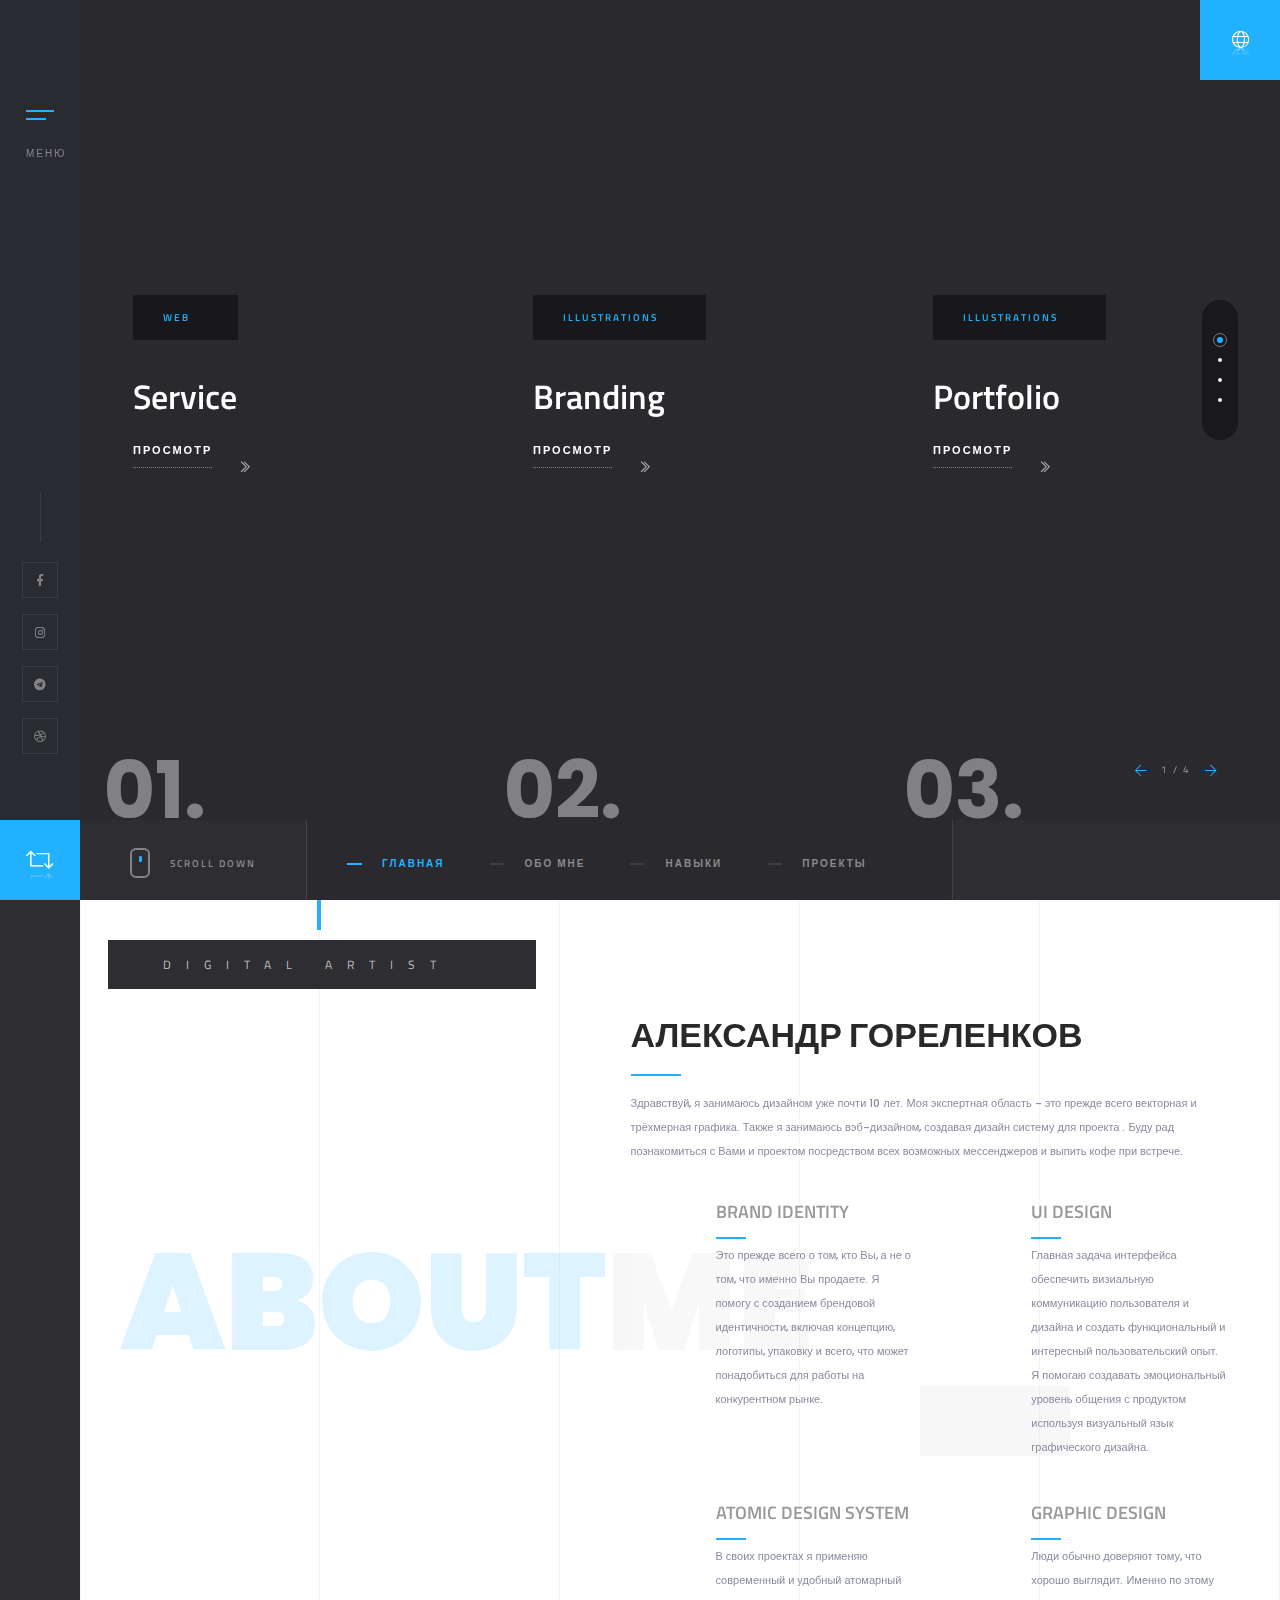
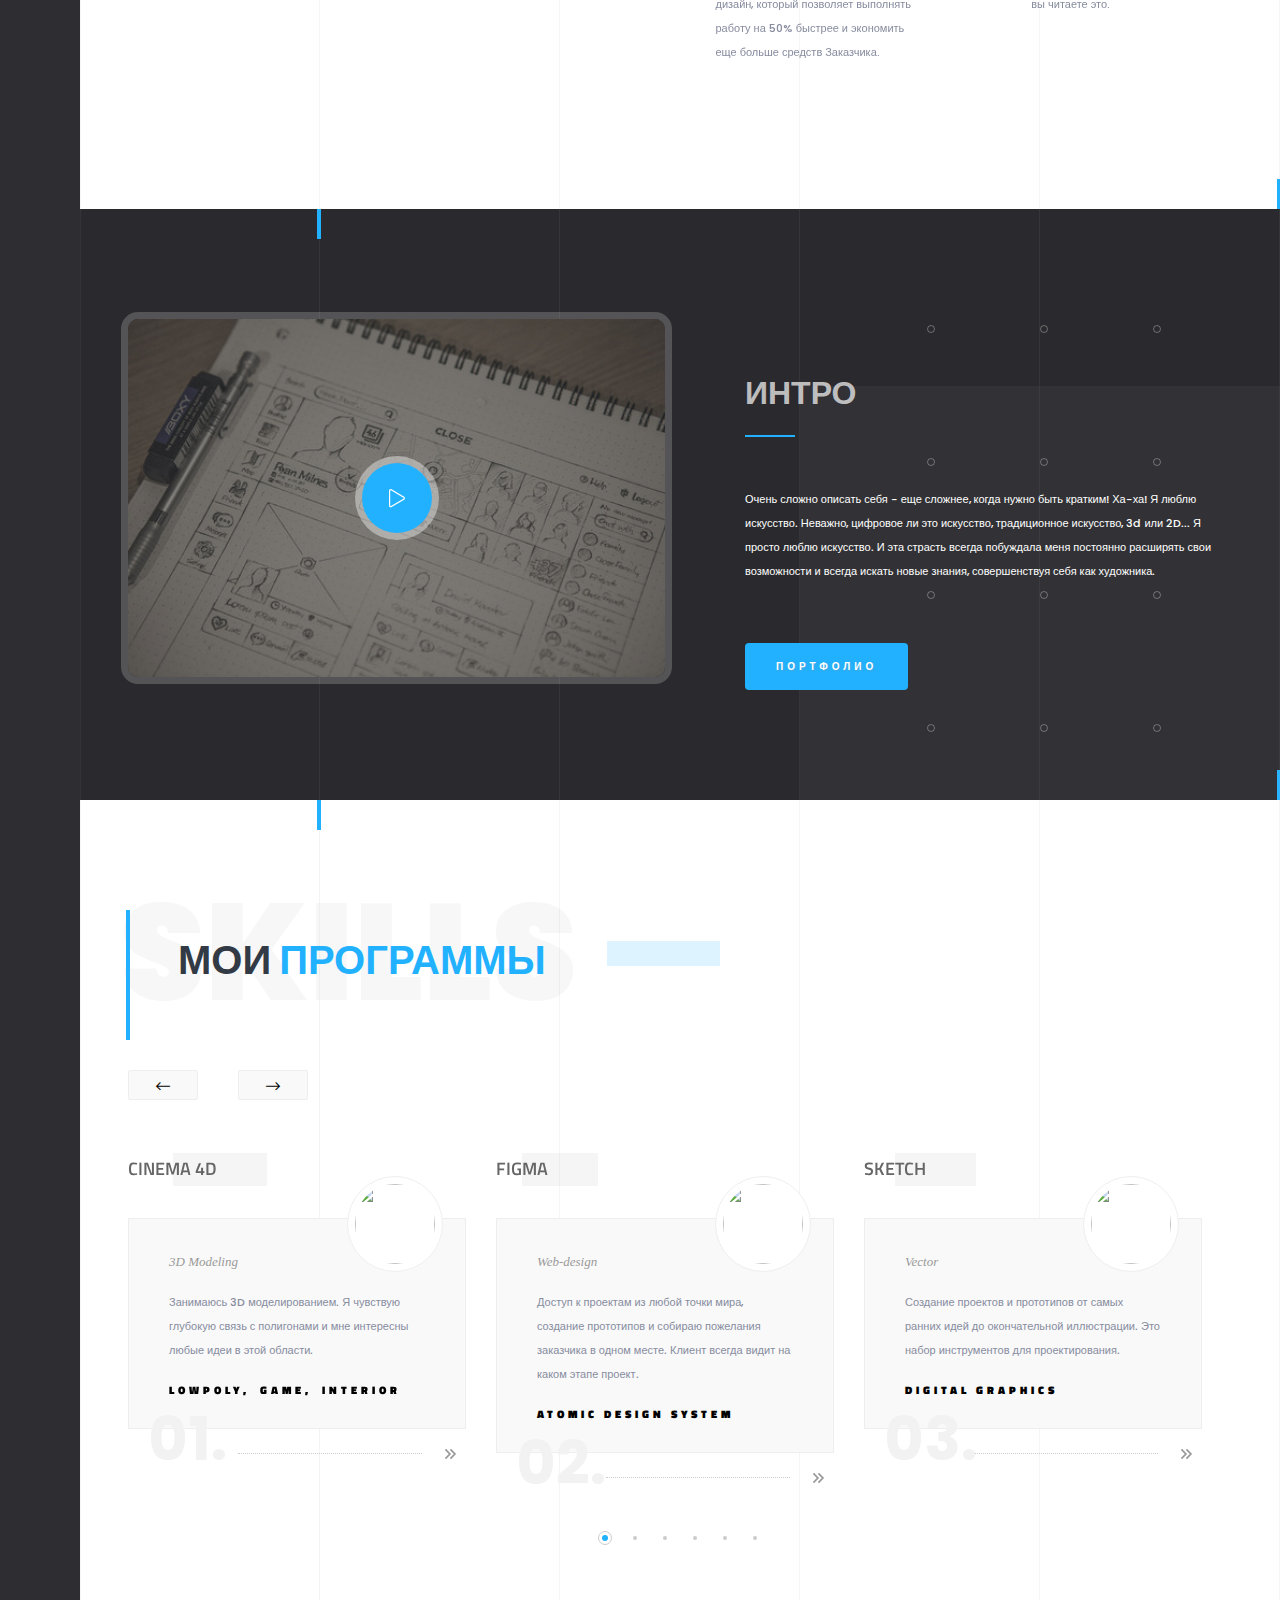
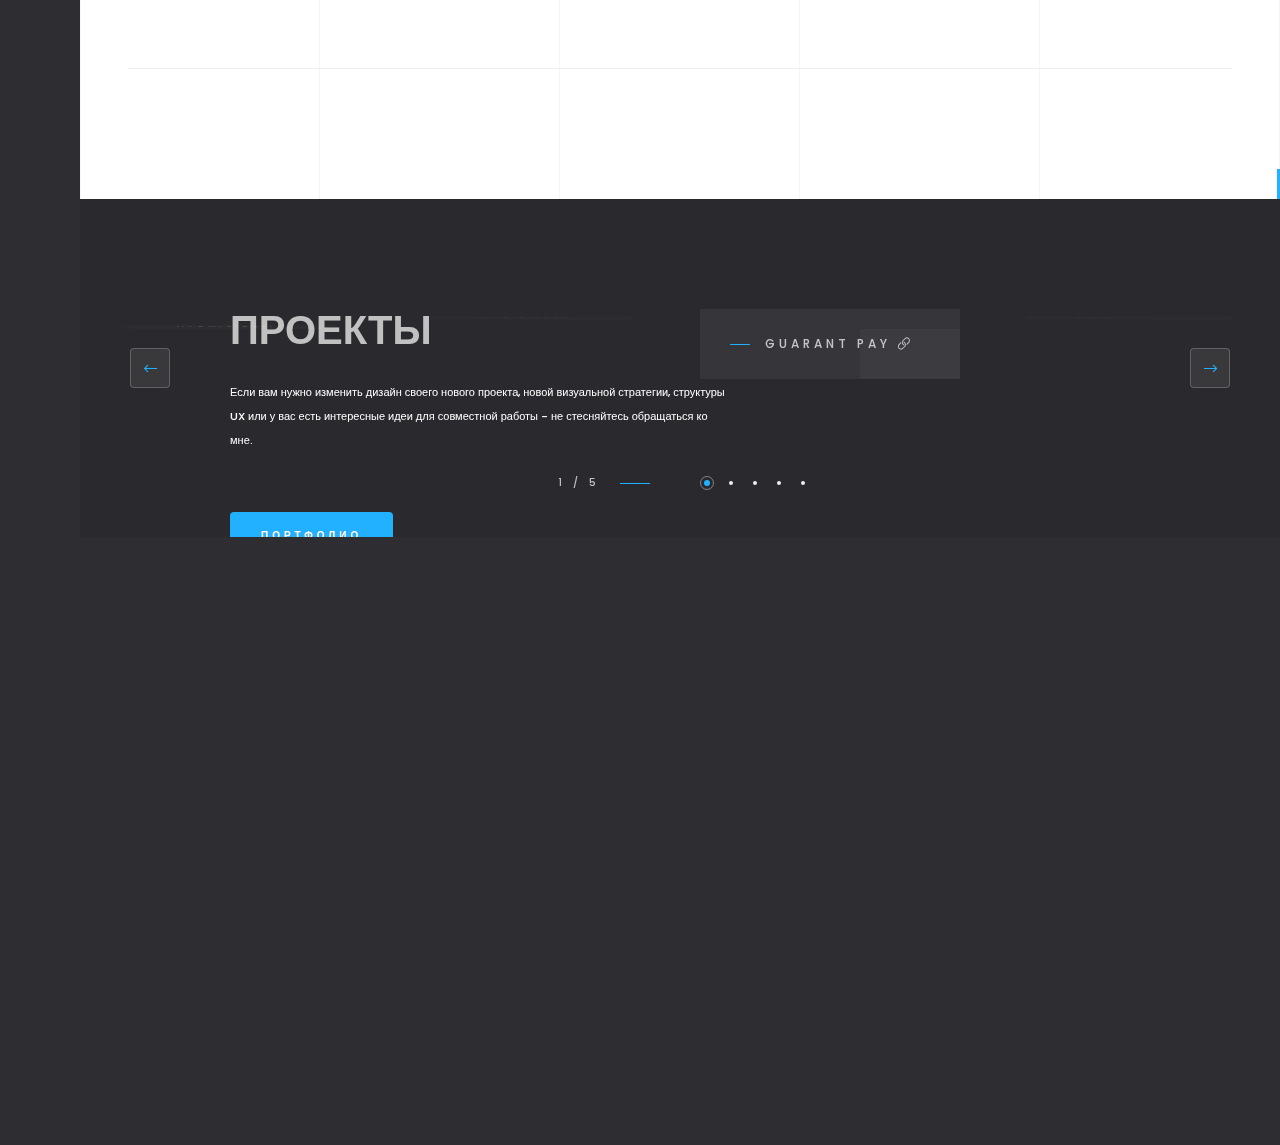
==== commit 7a9df4ab: "Update index.html" ====
--- a/index.html
+++ b/index.html
@@ -118,10 +118,22 @@
                         <div class="fs-carousel-item">
                             <div class="fs-carousel-title fl-wrap">
                                 <div class="fs-carousel-titlecat"> <a href="index.html#">Illustrations</a></div>
+                                <h3><a href="project-norden.html">Branding</a></h3>
+                                <a href="portfolio.html" class="fs-carousel-link">Просмотр</a>
+                            </div>
+                            <div class="carousle-item-number"><span>02.</span></div>
+                            <div class="bg"  data-bg="images/folio/LENDING/4.jpg"></div>
+                            <div class="overlay"></div>
+                        </div>
+                        <!-- fs-carousel-item end-->
+                        <!-- fs-carousel-item-->
+                        <div class="fs-carousel-item">
+                            <div class="fs-carousel-title fl-wrap">
+                                <div class="fs-carousel-titlecat"> <a href="index.html#">Illustrations</a></div>
                                 <h3><a href="portfolio.html">Portfolio</a></h3>
                                 <a href="portfolio.html" class="fs-carousel-link">Просмотр</a>
                             </div>
-                            <div class="carousle-item-number"><span>02.</span></div>
+                            <div class="carousle-item-number"><span>03.</span></div>
                             <div class="bg"  data-bg="images/folio/LENDING/2.jpg"></div>
                             <div class="overlay"></div>
                         </div>
@@ -133,20 +145,8 @@
                                 <h3><a href="portfolio.html">Adaptive</a></h3>
                                 <a href="portfolio.html" class="fs-carousel-link">Просмотр</a>
                             </div>
-                            <div class="carousle-item-number"><span>03.</span></div>
+                            <div class="carousle-item-number"><span>04.</span></div>
                             <div class="bg"  data-bg="images/folio/LENDING/3.jpg"></div>
-                            <div class="overlay"></div>
-                        </div>
-                        <!-- fs-carousel-item end-->
-                        <!-- fs-carousel-item-->
-                        <div class="fs-carousel-item">
-                            <div class="fs-carousel-title fl-wrap">
-                                <div class="fs-carousel-titlecat"><a href="index.html#"3D</a></div>
-                                <h3><a href="portfolio.html">3D</a></h3>
-                                <a href="portfolio.html" class="fs-carousel-link">Просмотр</a>
-                            </div>
-                            <div class="carousle-item-number"><span>04.</span></div>
-                            <div class="bg"  data-bg="images/folio/IMG_CLEAN.jpg"></div>
                             <div class="overlay"></div>
                         </div>
                         <!-- fs-carousel-item end-->
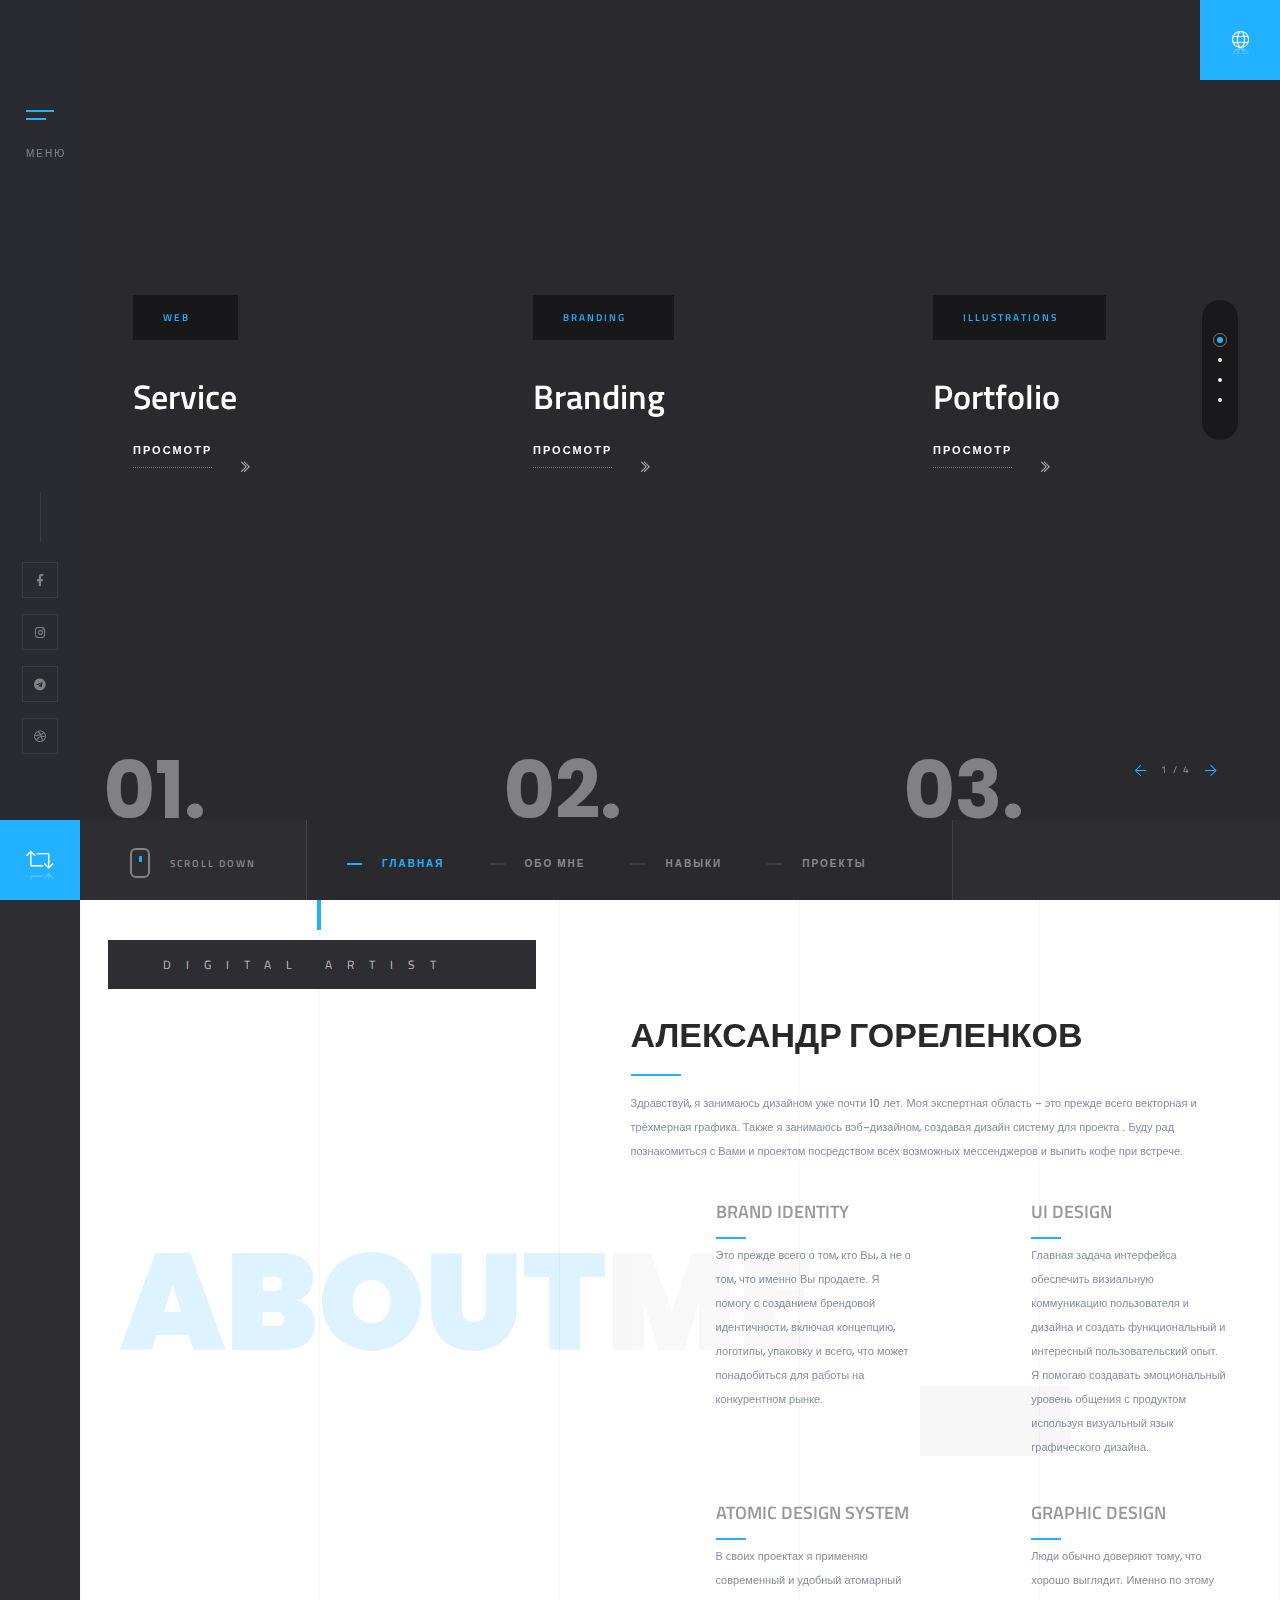
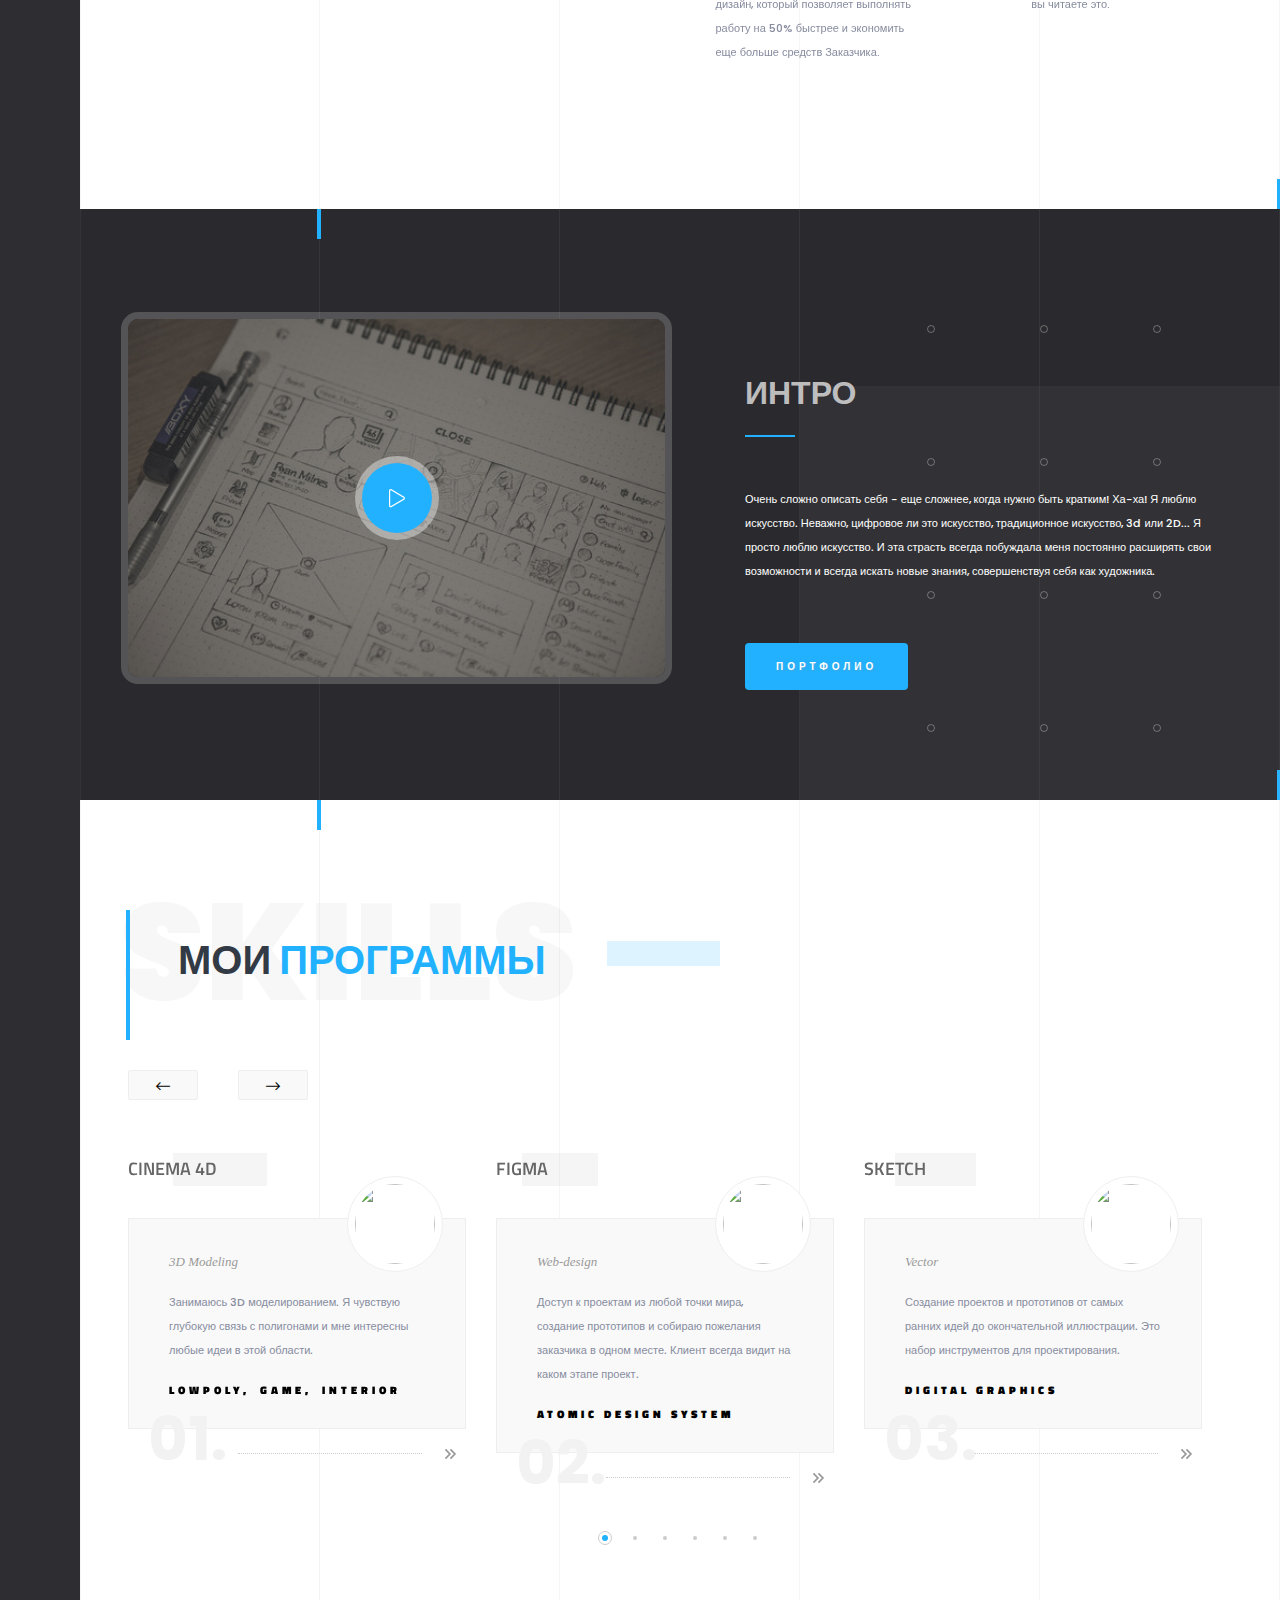
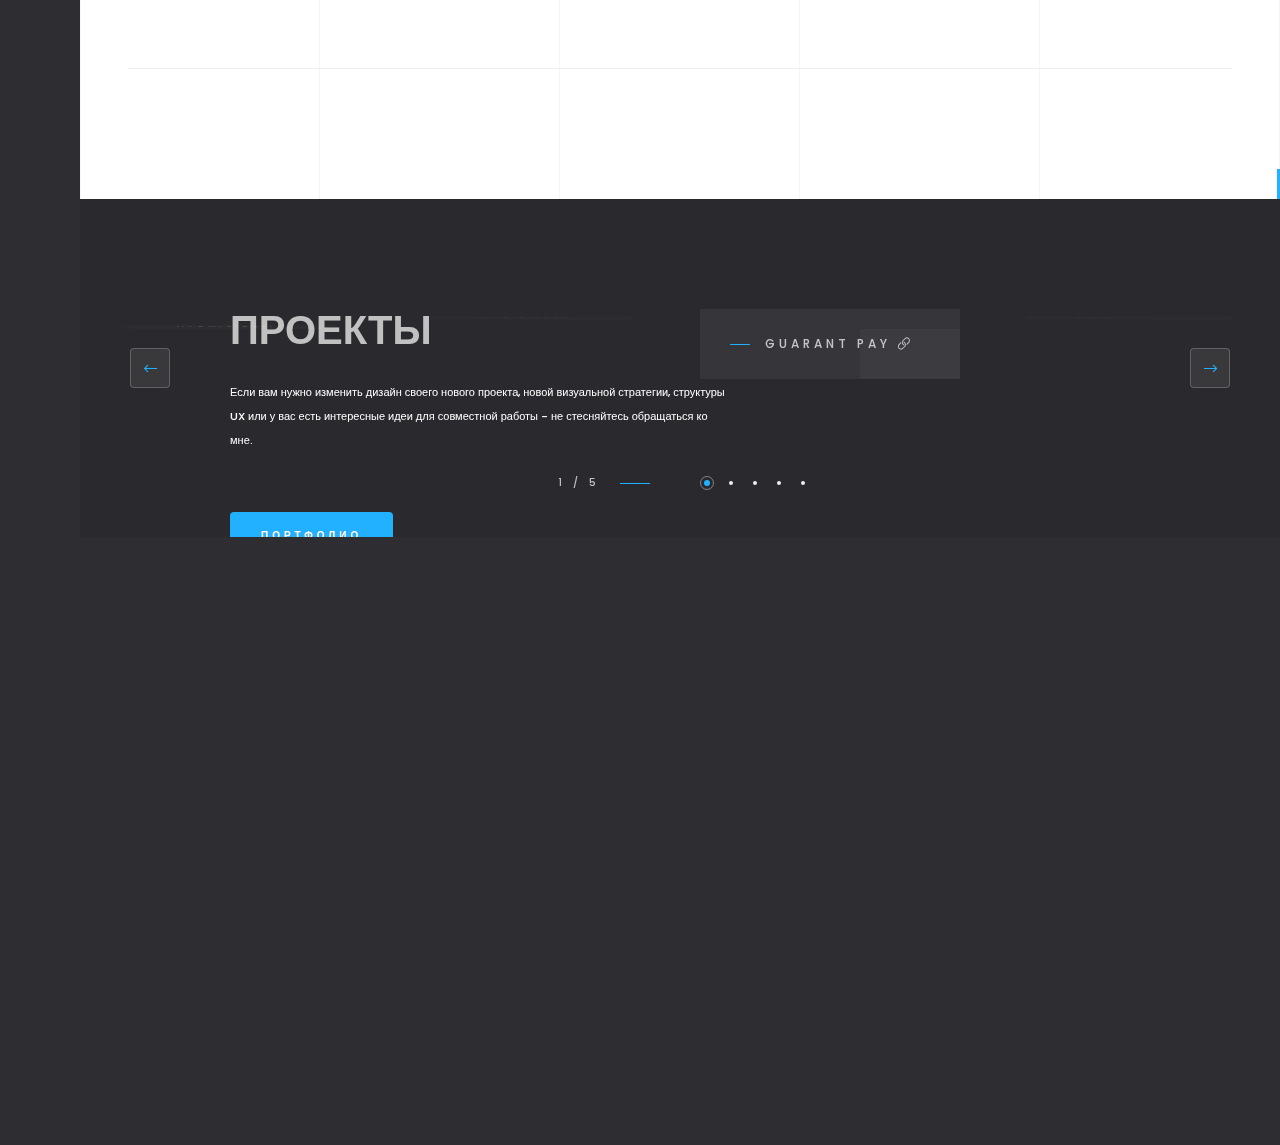
==== commit 67bff138: "Update index.html" ====
--- a/index.html
+++ b/index.html
@@ -117,7 +117,7 @@
                         <!-- fs-carousel-item-->
                         <div class="fs-carousel-item">
                             <div class="fs-carousel-title fl-wrap">
-                                <div class="fs-carousel-titlecat"> <a href="index.html#">Illustrations</a></div>
+                                <div class="fs-carousel-titlecat"> <a href="index.html#">Branding</a></div>
                                 <h3><a href="project-norden.html">Branding</a></h3>
                                 <a href="portfolio.html" class="fs-carousel-link">Просмотр</a>
                             </div>
